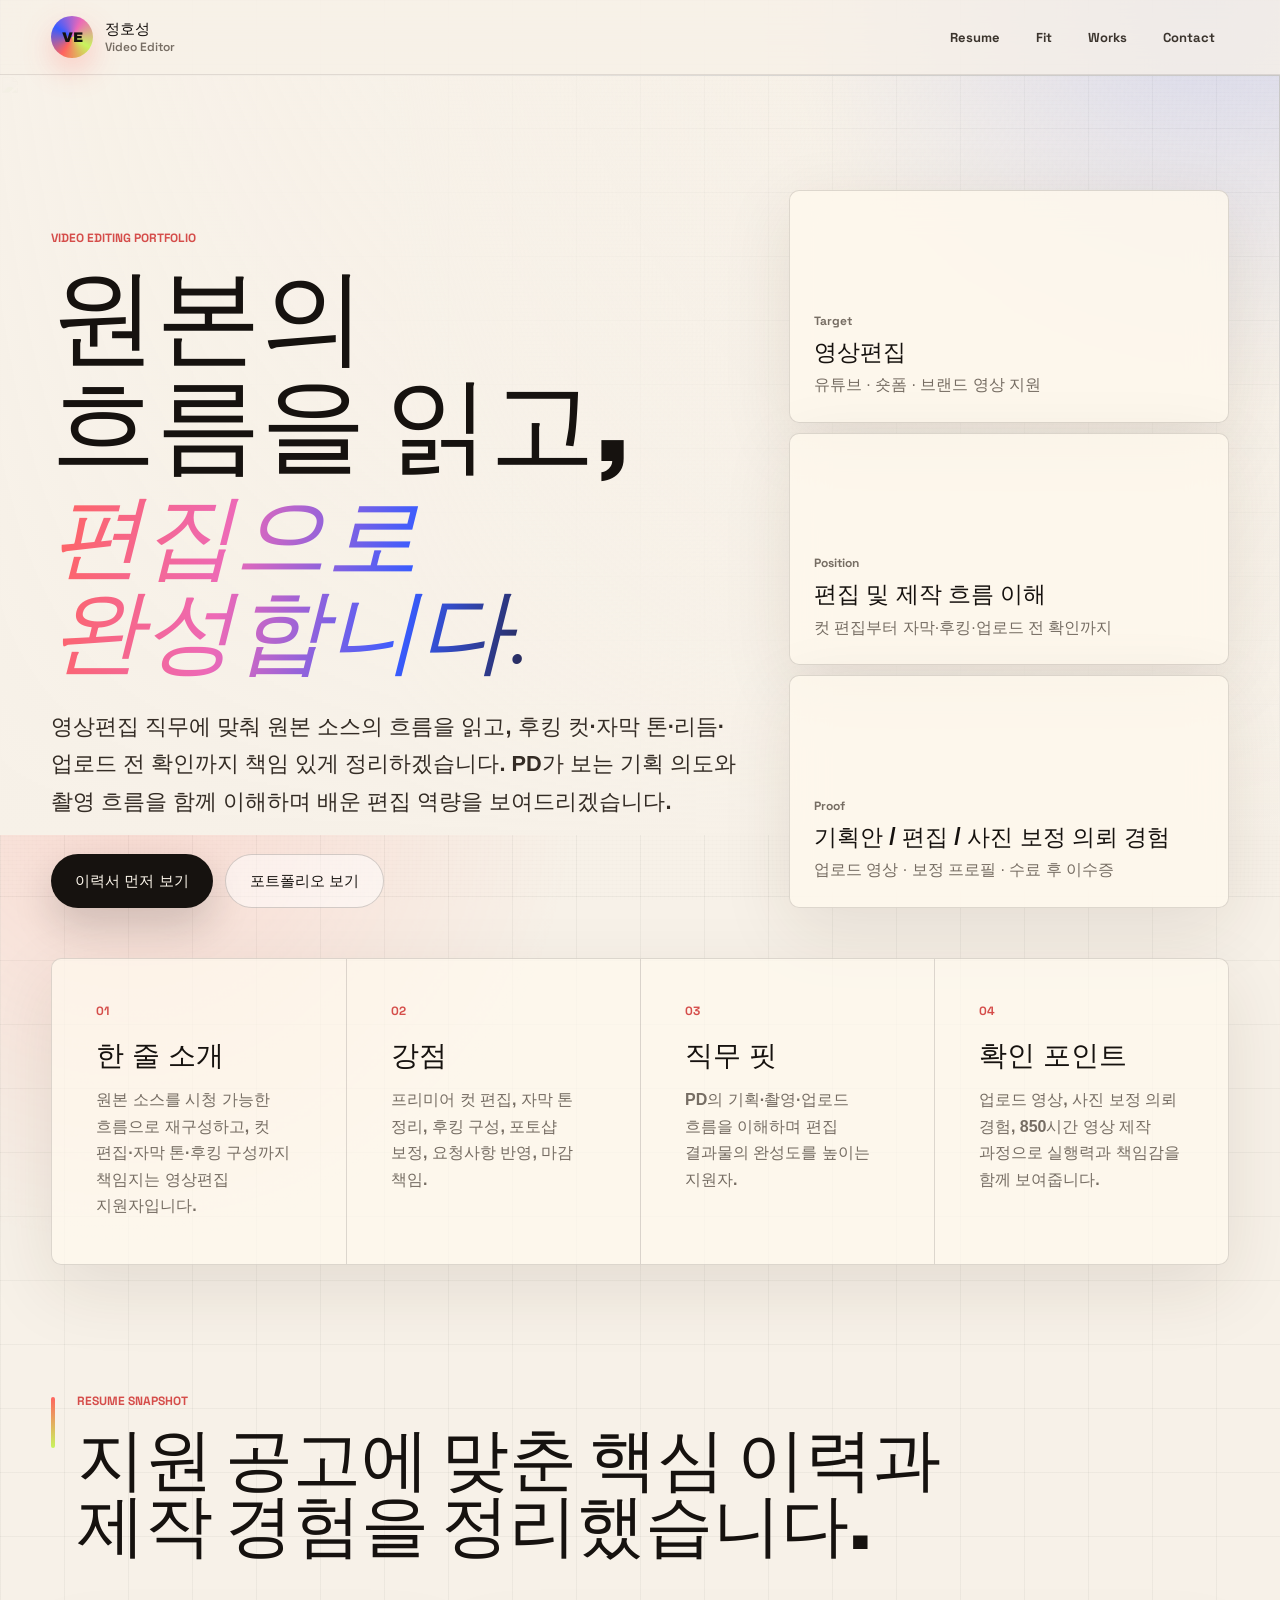
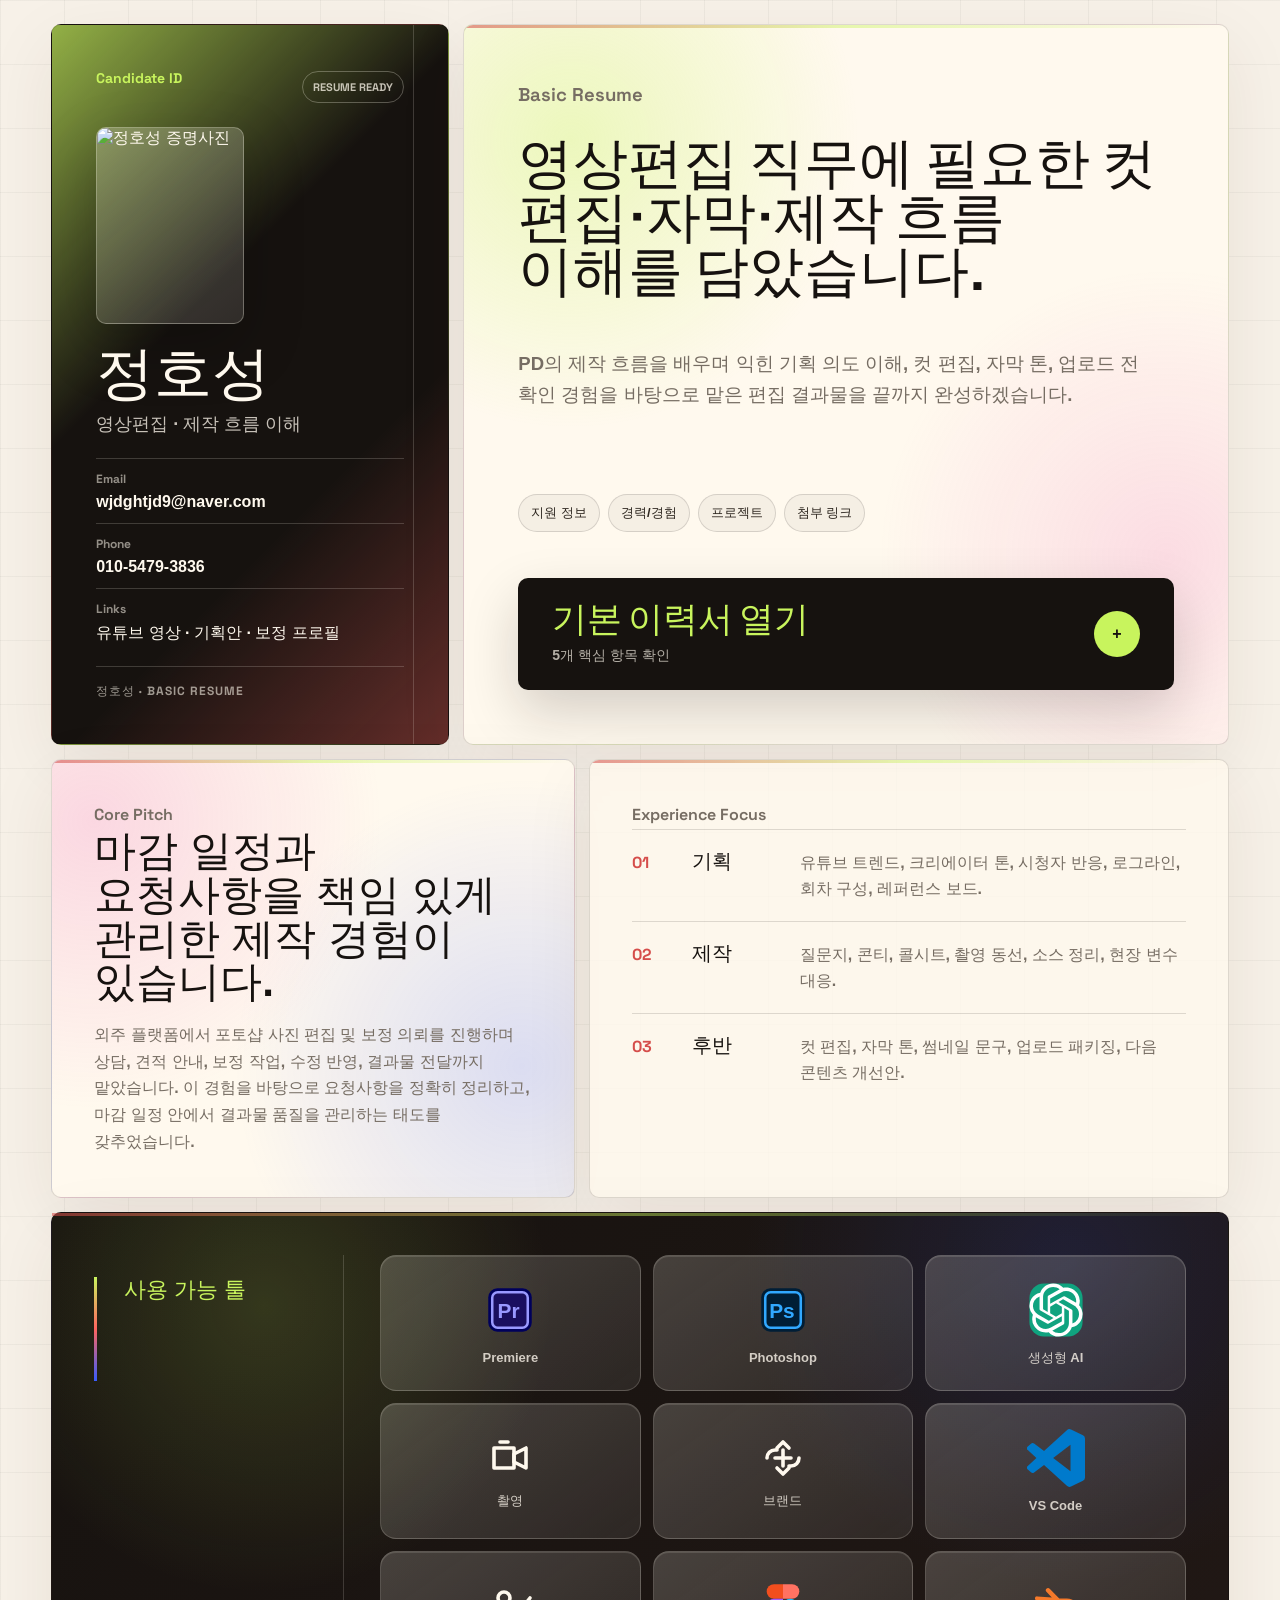
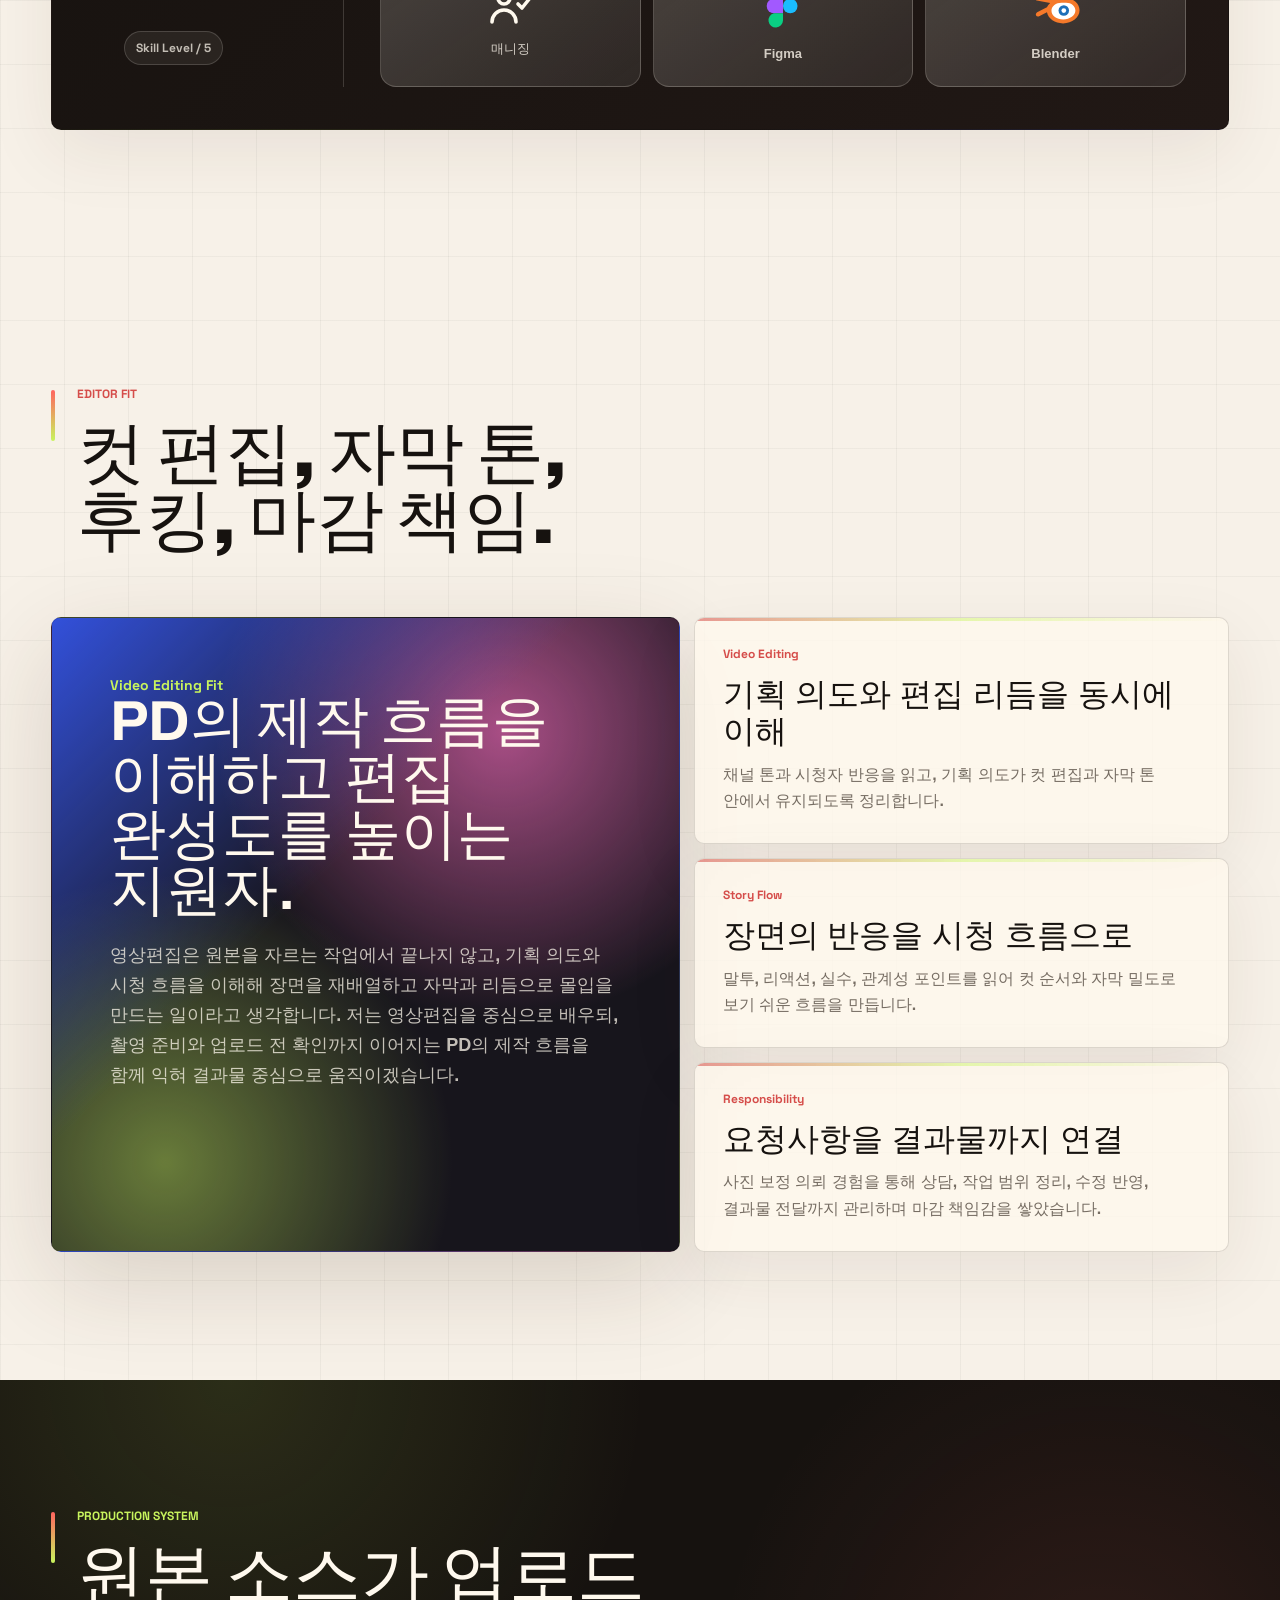
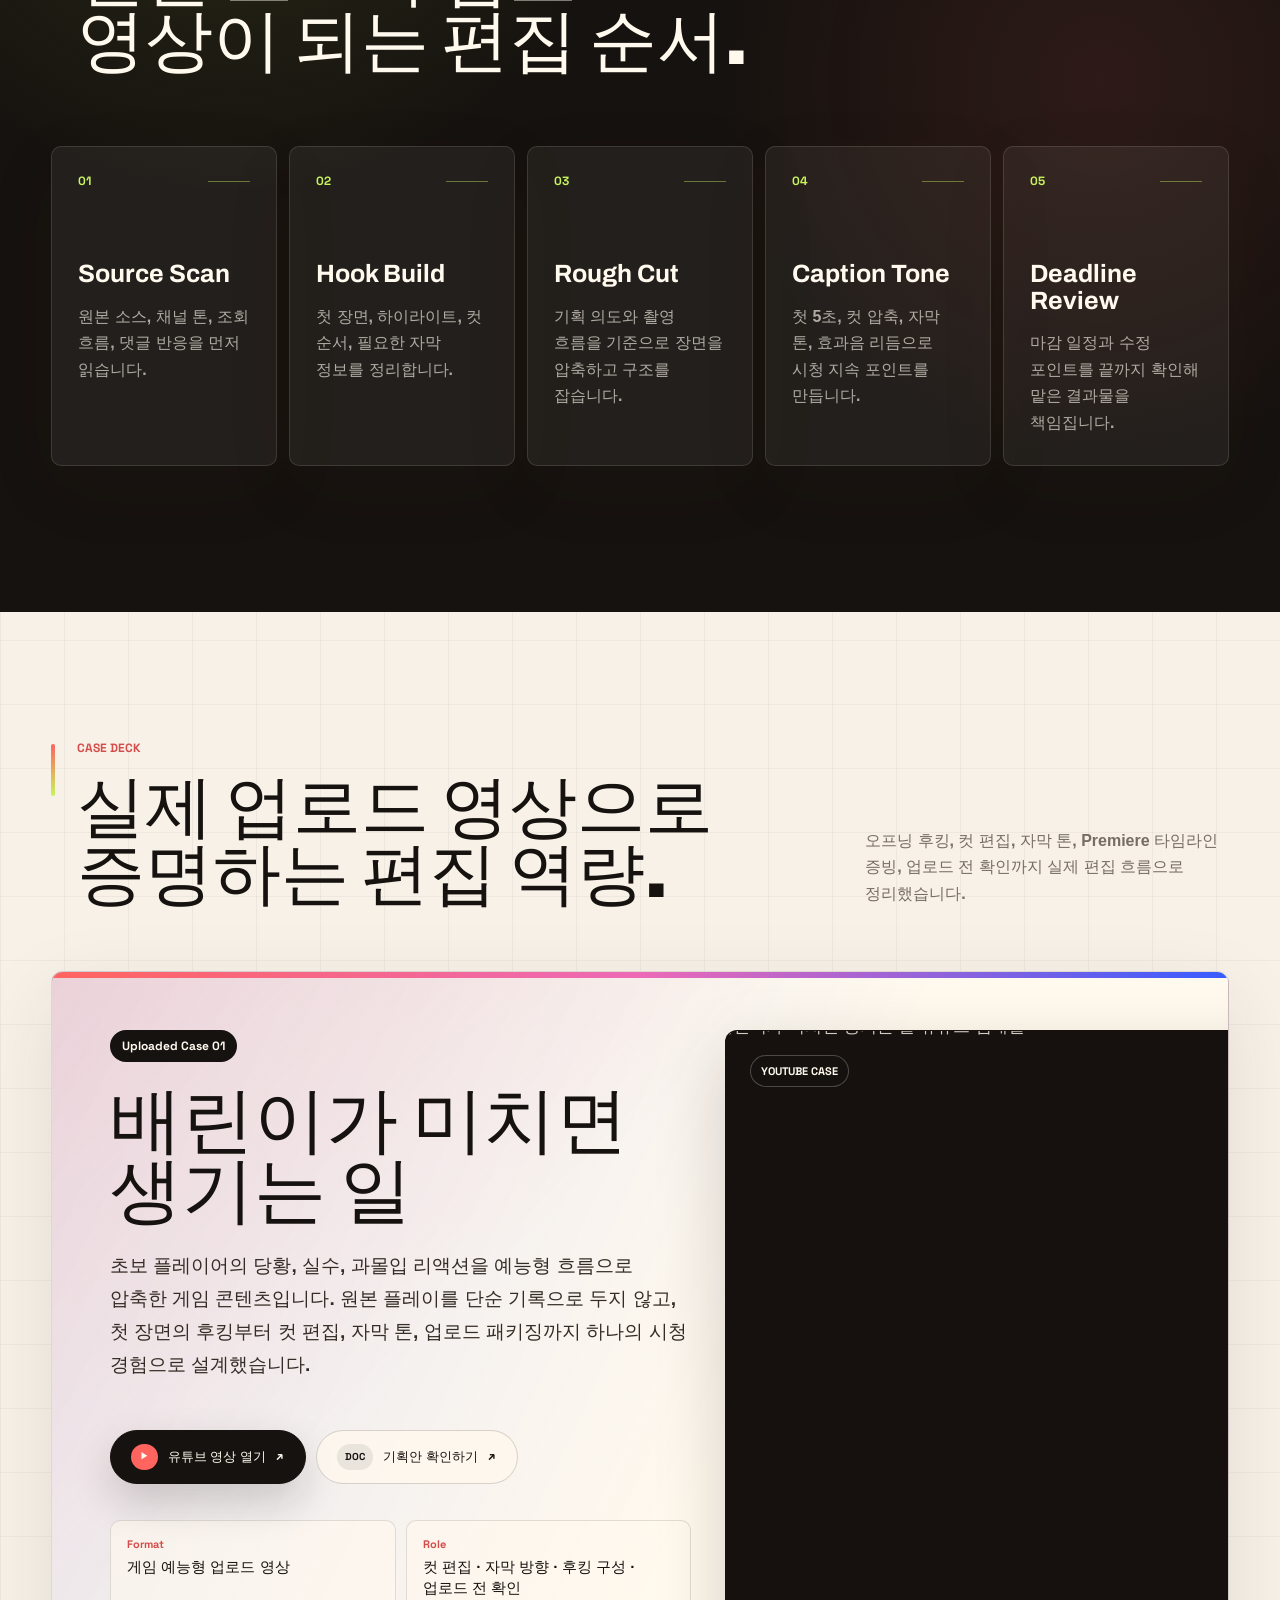
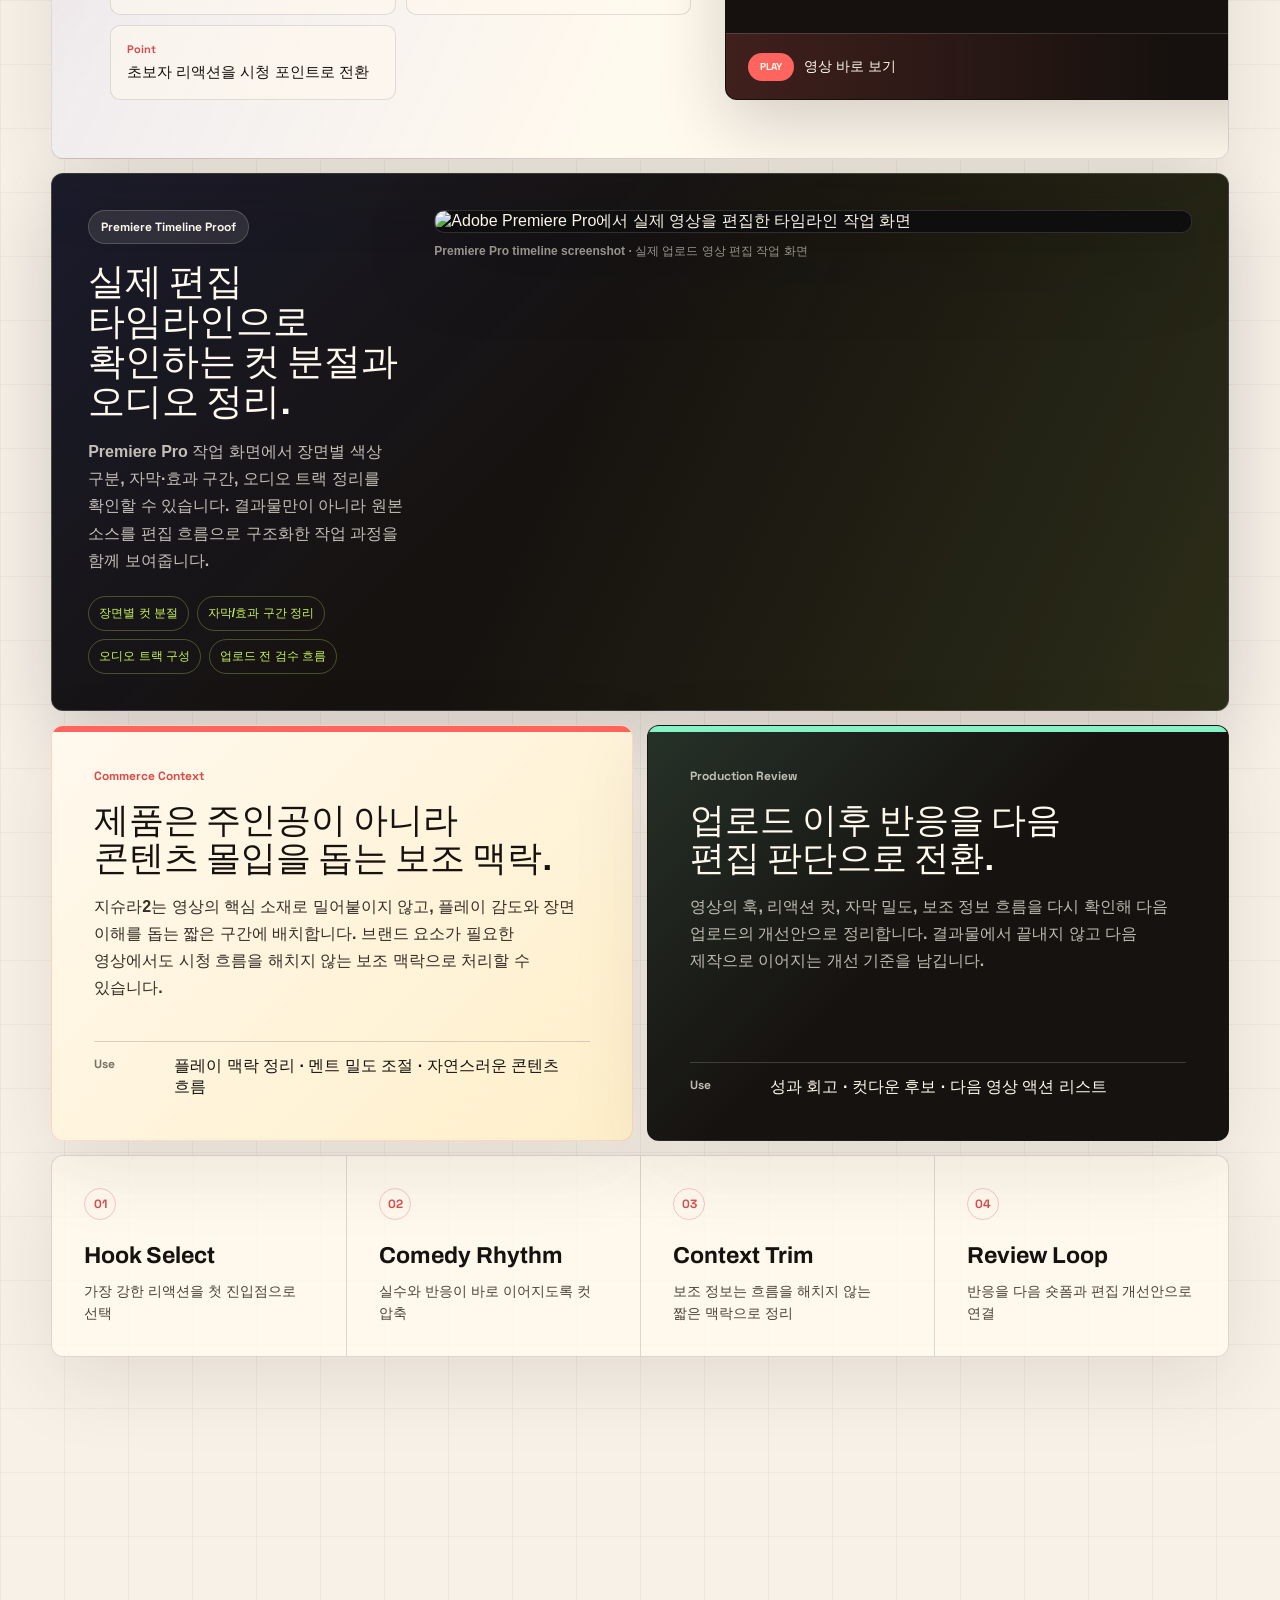
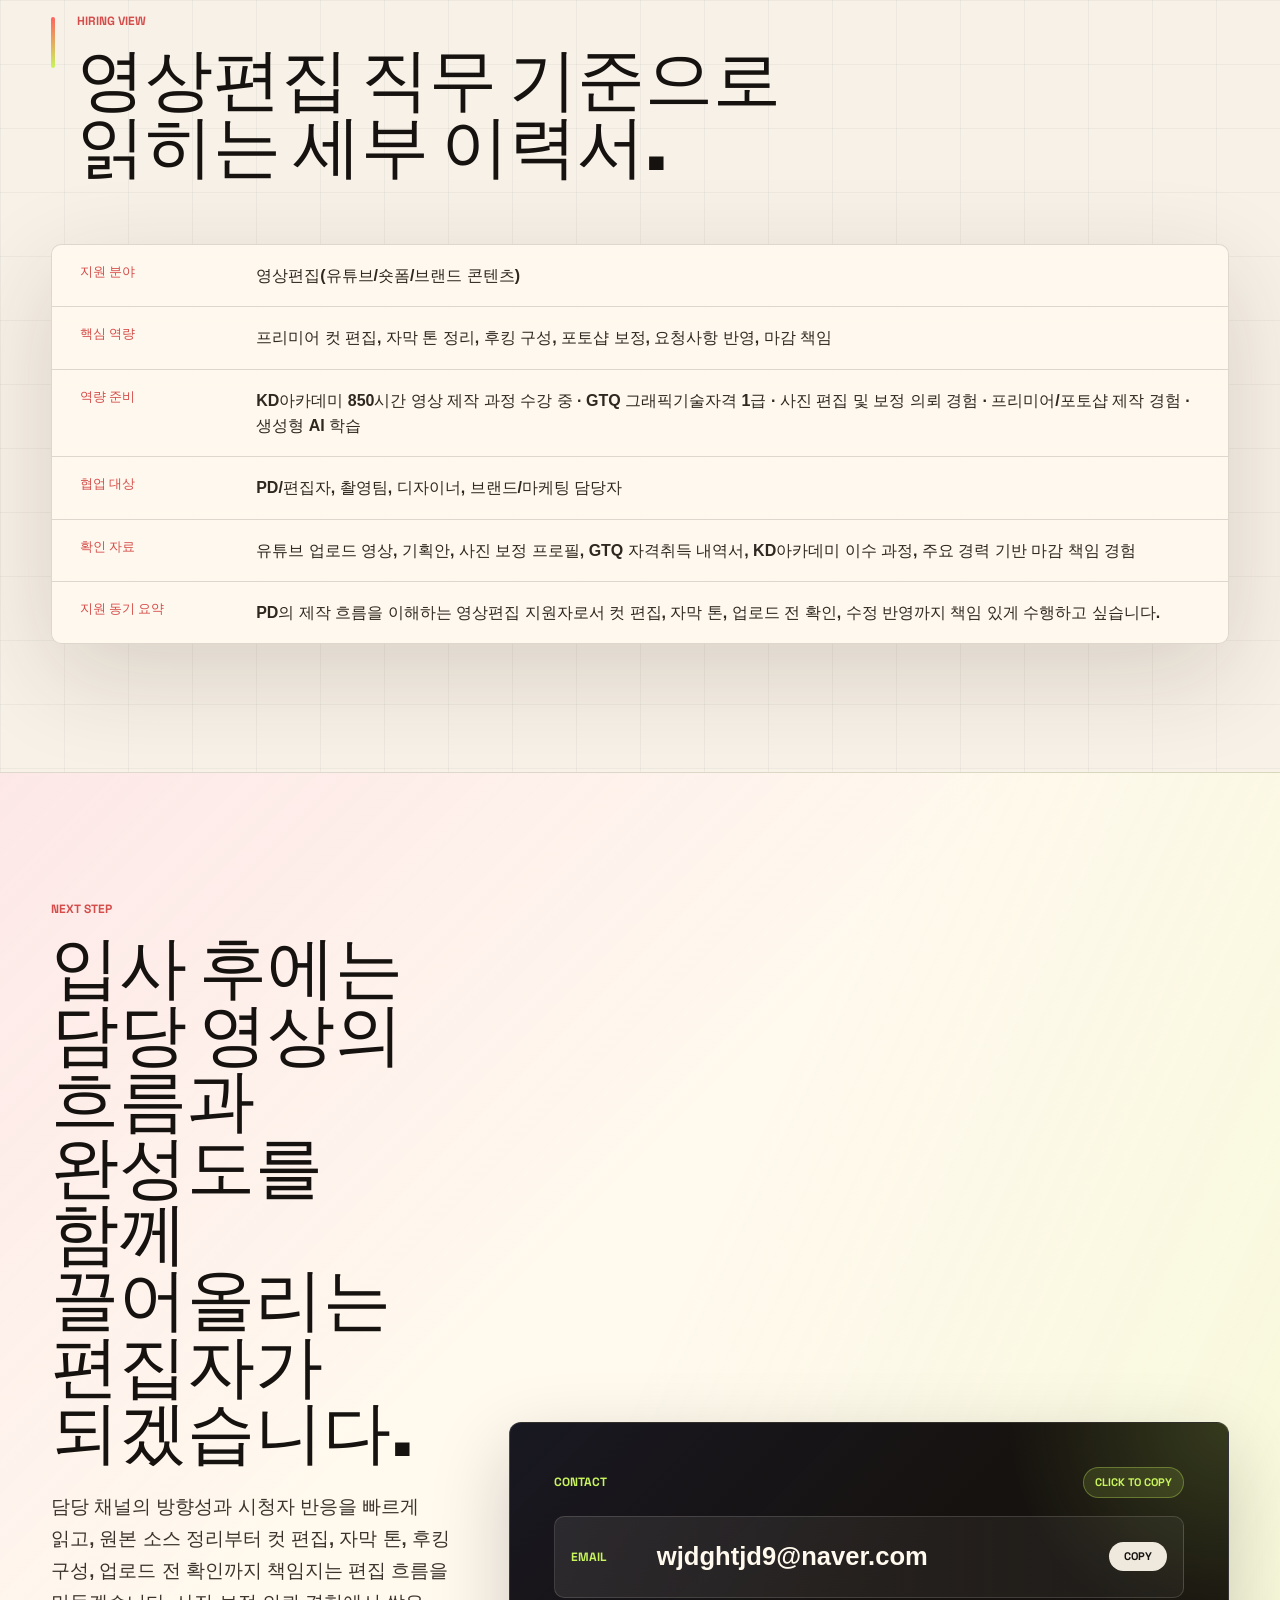
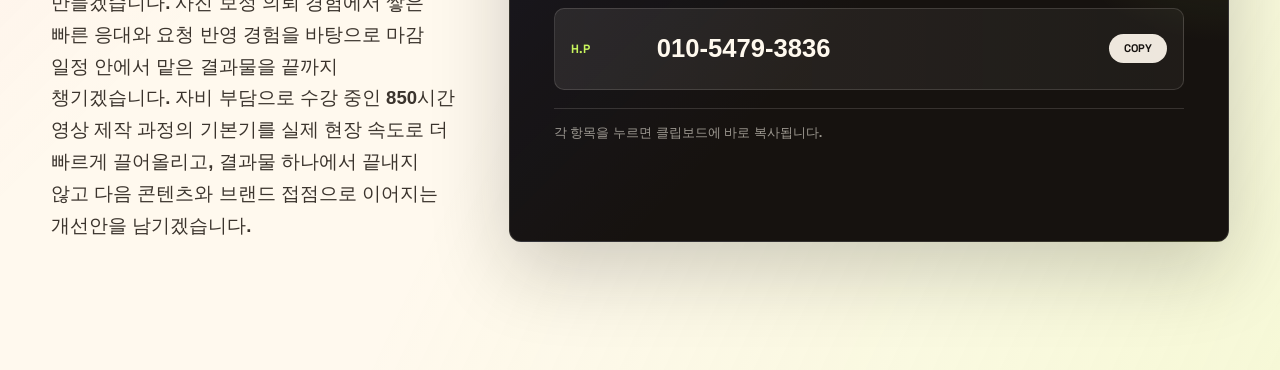
==== assets/index.html @ f5a39869 "Add files via upload" ====
<!doctype html>
<html lang="ko">
  <head>
    <meta charset="utf-8" />
    <meta name="viewport" content="width=device-width, initial-scale=1" />
    <title>정호성 영상편집 포트폴리오 | 이력서</title>
    <meta
      name="description"
      content="영상편집 지원을 위한 포트폴리오 겸 이력서"
    />
    <link rel="stylesheet" href="./styles.css" />
  </head>
  <body>
    <main class="site">
      <header class="nav" aria-label="주요 메뉴">
        <a class="brand" href="#top" aria-label="맨 위로 이동">
          <span class="brand-mark">VE</span>
          <span>
            <strong>정호성</strong>
            <small>Video Editor</small>
          </span>
        </a>
        <nav class="nav-links">
          <a href="#resume">Resume</a>
          <a href="#fit">Fit</a>
          <a href="#works">Works</a>
          <a href="#contact">Contact</a>
        </nav>
      </header>

      <section class="hero" id="top">
        <div class="hero-visual" aria-hidden="true">
          <img src="./assets/hero-prism-studio.png" alt="" />
        </div>
        <div class="hero-copy">
          <p class="eyebrow">VIDEO EDITING PORTFOLIO</p>
          <h1 class="hero-title">
            <span class="hero-title-main">원본의 흐름을 읽고,</span>
            <span class="hero-title-accent">편집으로 완성합니다.</span>
          </h1>
          <p class="hero-lead">
            영상편집 직무에 맞춰 원본 소스의 흐름을 읽고, 후킹 컷·자막 톤·리듬·업로드 전 확인까지 책임 있게 정리하겠습니다. PD가 보는 기획 의도와 촬영 흐름을 함께 이해하며 배운 편집 역량을 보여드리겠습니다.
          </p>
          <div class="hero-actions">
            <a class="button primary" href="#resume">이력서 먼저 보기</a>
            <a class="button ghost" href="#works">포트폴리오 보기</a>
          </div>
        </div>
        <aside class="hero-panel" aria-label="지원 요약">
          <div>
            <span>Target</span>
            <strong>영상편집</strong>
            <p>유튜브 · 숏폼 · 브랜드 영상 지원</p>
          </div>
          <div>
            <span>Position</span>
            <strong>편집 및 제작 흐름 이해</strong>
            <p>컷 편집부터 자막·후킹·업로드 전 확인까지</p>
          </div>
          <div>
            <span>Proof</span>
            <strong>기획안 / 편집 / 사진 보정 의뢰 경험</strong>
            <p>업로드 영상 · 보정 프로필 · 수료 후 이수증</p>
          </div>
        </aside>
      </section>

      <section class="brief" aria-label="채용 요약">
        <article>
          <span>01</span>
          <strong>한 줄 소개</strong>
          <p>원본 소스를 시청 가능한 흐름으로 재구성하고, 컷 편집·자막 톤·후킹 구성까지 책임지는 영상편집 지원자입니다.</p>
        </article>
        <article>
          <span>02</span>
          <strong>강점</strong>
          <p>프리미어 컷 편집, 자막 톤 정리, 후킹 구성, 포토샵 보정, 요청사항 반영, 마감 책임.</p>
        </article>
        <article>
          <span>03</span>
          <strong>직무 핏</strong>
          <p>PD의 기획·촬영·업로드 흐름을 이해하며 편집 결과물의 완성도를 높이는 지원자.</p>
        </article>
        <article>
          <span>04</span>
          <strong>확인 포인트</strong>
          <p>업로드 영상, 사진 보정 의뢰 경험, 850시간 영상 제작 과정으로 실행력과 책임감을 함께 보여줍니다.</p>
        </article>
      </section>

      <section class="resume" id="resume">
        <div class="section-head">
          <p class="eyebrow">RESUME SNAPSHOT</p>
          <h2>지원 공고에 맞춘 핵심 이력과 제작 경험을 정리했습니다.</h2>
        </div>

        <div class="resume-grid">
          <div class="resume-access-panel">
            <article class="profile-block resume-id-card" aria-label="간단 이력서 카드">
              <div class="id-card-top">
                <span class="label">Candidate ID</span>
                <span class="id-status">Resume Ready</span>
              </div>
              <span class="profile-photo-frame"><img src="./assets/profile-photo.jpg" alt="정호성 증명사진" /></span>
              <span class="profile-name-wrap">
                <span class="candidate-name">정호성</span>
                <span class="role">영상편집 · 제작 흐름 이해</span>
              </span>
              <span class="profile-contact-list">
                <span><small>Email</small><strong>wjdghtjd9@naver.com</strong></span>
                <span><small>Phone</small><strong>010-5479-3836</strong></span>
                <span><small>Links</small><strong>유튜브 영상 · 기획안 · 보정 프로필</strong></span>
              </span>
              <span class="id-card-strip">정호성 · Basic Resume</span>
            </article>

            <article class="resume-open-panel">
              <p class="label">Basic Resume</p>
              <h3>영상편집 직무에 필요한 컷 편집·자막·제작 흐름 이해를 담았습니다.</h3>
              <p>
                PD의 제작 흐름을 배우며 익힌 기획 의도 이해, 컷 편집, 자막 톤, 업로드 전 확인 경험을 바탕으로 맡은 편집 결과물을 끝까지 완성하겠습니다.
              </p>
              <div class="resume-open-tags" aria-label="세부 이력서 포함 항목">
                <span>지원 정보</span>
                <span>경력/경험</span>
                <span>프로젝트</span>
                <span>첨부 링크</span>
              </div>
              <button class="resume-open-button" type="button" data-open-resume aria-haspopup="dialog" aria-controls="resume-modal">
                <span>기본 이력서 열기</span>
                <small>5개 핵심 항목 확인</small>
                <i aria-hidden="true">+</i>
              </button>
            </article>
          </div>

          <dialog class="resume-modal" id="resume-modal" aria-labelledby="resume-modal-title">
            <div class="resume-modal-shell">
              <div class="expanded-resume-head">
                <div>
                  <p class="eyebrow">BASIC RESUME</p>
                  <h3 id="resume-modal-title">세부 이력서</h3>
                </div>
                <button class="resume-modal-close" type="button" data-close-resume aria-label="세부 이력서 닫기">닫기</button>
              </div>

              <div class="expanded-resume-layout readable-resume-layout">
                <div class="resume-quick-strip" aria-label="핵심 지원 정보">
                  <div><span>지원 분야</span><strong>영상편집</strong></div>
                  <div><span>주요 역할</span><strong>컷 편집 · 자막 · 후킹</strong></div>
                  <div><span>교육 과정</span><strong>영상편집 · 모션그래픽 · 생성형AI</strong></div>
                  <div><span>증빙 자료</span><strong>이력서 · 기획안 · 영상 링크</strong></div>
                </div>

                <div class="expanded-resume-sections resume-readable-sections">
                  <article class="expanded-resume-section highlight-section simple-resume-section summary-section">
                    <span class="resume-section-number">01</span>
                    <h4>지원 요약</h4>
                    <p class="resume-lead">영상편집 포지션에 맞춰, PD가 보는 기획 의도와 촬영 흐름을 이해하고 컷 편집, 자막 톤, 후킹 구성, 업로드 전 확인까지 책임 있게 수행하겠습니다.</p>
                    <ul class="resume-chip-list" aria-label="핵심 역량">
                      <li>컷 편집</li>
                      <li>자막 톤</li>
                      <li>후킹 구성</li>
                      <li>요청사항 반영</li>
                    </ul>
                  </article>

                  <article class="expanded-resume-section simple-resume-section info-section">
                    <span class="resume-section-number">02</span>
                    <h4>기본 정보</h4>
                    <dl class="resume-fact-grid">
                      <div><dt>이름</dt><dd>정호성 / Hosung Jung</dd></div>
                      <div><dt>출생/나이</dt><dd>2000년생 · 만 26세</dd></div>
                      <div><dt>연락처</dt><dd>010-5479-3836</dd></div>
                      <div><dt>이메일</dt><dd>wjdghtjd9@naver.com</dd></div>
                      <div><dt>거주지</dt><dd>경기 남양주시</dd></div>
                      <div><dt>병역</dt><dd>산업기능요원 복무 완료</dd></div>
                    </dl>
                  </article>

                  <article class="expanded-resume-section simple-resume-section">
                    <span class="resume-section-number">03</span>
                    <h4>교육 · 자격</h4>
                    <div class="resume-stack">
                      <div class="resume-record">
                        <span>교육 과정</span>
                        <strong>KD아카데미컴퓨터학원 구리남양주점</strong>
                        <p>멀티미디어 광고영상콘텐츠 제작 전문가 과정 수강 중입니다. 영상편집, 모션그래픽, 생성형AI를 약 6개월 과정으로 학습하며 실무형 제작 역량을 쌓고 있습니다.</p>
                      </div>
                      <div class="resume-record compact-record">
                        <span>수강 기간</span>
                        <strong>2026.03.19 ~ 2026.09.01 · 107일 · 총 850시간</strong>
                        <p>국비지원 대상은 아니었지만 필요한 역량이라고 판단해 자비 부담으로 수강하고 있습니다.</p>
                      </div>
                      <div class="resume-record compact-record">
                        <span>자격</span>
                        <strong>GTQ 그래픽기술자격 1급(Photoshop) · 자동차운전면허 1종보통 · 건축도장기능사</strong>
                      </div>
                    </div>
                  </article>

                  <article class="expanded-resume-section simple-resume-section summary-section">
                    <span class="resume-section-number">04</span>
                    <h4>경력 · 제작 경험</h4>
                    <div class="resume-stack">
                      <div class="resume-record primary-record">
                        <span>제조팀 주임 · 2021.11 ~ 2026.02 · 4년 3개월</span>
                        <strong>새한마이크로텍</strong>
                        <p>공정 운영, 품질 확인, 작업 기록과 보고, 일정 준수 경험을 통해 맡은 업무를 끝까지 책임지는 태도를 체득했습니다.</p>
                      </div>
                      <div class="resume-record compact-record">
                        <span>이전 경력</span>
                        <strong>우신에이스 현장시공팀 6개월 · 정우푸드 생산라인 1년 8개월</strong>
                        <p>현장 업무에서 필요한 협업, 반복 작업 관리, 문제 확인 습관을 쌓았습니다.</p>
                      </div>
                      <div class="resume-record compact-record">
                        <span>제작 경험</span>
                        <strong>유튜브 업로드 영상 제작 · 포토샵 보정 외주</strong>
                        <p>영상 기획, 컷 편집, 자막 톤 정리, 썸네일·보정 작업, 수정 요청 반영까지 결과물 중심으로 진행했습니다.</p>
                      </div>
                    </div>
                  </article>

                  <article class="expanded-resume-section simple-resume-section link-section">
                    <span class="resume-section-number">05</span>
                    <h4>첨부 · 링크</h4>
                    <div class="resume-link-grid">
                      <a class="resume-doc-link" href="./정호성_영상편집_이력서.docx" target="_blank" rel="noreferrer"><span>DOCX</span><strong>이력서</strong><small>상세 이력 및 자기소개</small></a>
                      <a class="resume-doc-link" href="./정호성_배린이가_미치면_생기는_일_기획안.docx" target="_blank" rel="noreferrer"><span>DOCX</span><strong>영상 기획안</strong><small>콘텐츠 구성안</small></a>
                      <a class="resume-doc-link" href="https://youtu.be/QN0WuIsAuWc" target="_blank" rel="noreferrer"><span>YOUTUBE</span><strong>제작 영상</strong><small>업로드 영상 확인</small></a>
                      <a class="resume-doc-link" href="./planning-baerini-video.html" target="_blank" rel="noreferrer"><span>WEB</span><strong>웹 기획안</strong><small>포트폴리오 내 기획안</small></a>
                      <a class="resume-doc-link" href="https://soomgo.com/profile/users/17757332" target="_blank" rel="noreferrer"><span>PROFILE</span><strong>보정 프로필</strong><small>포토샵 외주 경험</small></a>
                    </div>
                  </article>
                </div>
              </div>
            </div>
          </dialog>

          <article class="resume-card accent-card">
            <p class="label">Core Pitch</p>
            <h3>마감 일정과 요청사항을 책임 있게 관리한 제작 경험이 있습니다.</h3>
            <p>
              외주 플랫폼에서 포토샵 사진 편집 및 보정 의뢰를 진행하며 상담, 견적 안내, 보정 작업, 수정 반영, 결과물 전달까지 맡았습니다.
              이 경험을 바탕으로 요청사항을 정확히 정리하고, 마감 일정 안에서 결과물 품질을 관리하는 태도를 갖추었습니다.
            </p>
          </article>

          <article class="resume-card">
            <p class="label">Experience Focus</p>
            <div class="timeline">
              <div>
                <span>01</span>
                <strong>기획</strong>
                <p>유튜브 트렌드, 크리에이터 톤, 시청자 반응, 로그라인, 회차 구성, 레퍼런스 보드.</p>
              </div>
              <div>
                <span>02</span>
                <strong>제작</strong>
                <p>질문지, 콘티, 콜시트, 촬영 동선, 소스 정리, 현장 변수 대응.</p>
              </div>
              <div>
                <span>03</span>
                <strong>후반</strong>
                <p>컷 편집, 자막 톤, 썸네일 문구, 업로드 패키징, 다음 콘텐츠 개선안.</p>
              </div>
            </div>
          </article>

          <article class="resume-card tools-card">
            <div class="tools-title-row">
              <p class="label">사용 가능 툴</p>
              <span>Skill Level / 5</span>
            </div>
            <div class="tool-icons" aria-label="사용 가능 툴 목록">
              <span class="tool-icon" tabindex="0" aria-label="Premiere Pro 영상 편집 능력 3.5점 만점 5점">
                <svg class="brand-icon adobe-icon premiere-icon" viewBox="0 0 32 32" aria-hidden="true">
                  <rect x="4" y="4" width="24" height="24" rx="5" fill="#00005b"/>
                  <rect x="6.2" y="6.2" width="19.6" height="19.6" rx="3" fill="#1a0f5f" stroke="#9999ff" stroke-width="1.4"/>
                  <text x="9.1" y="20.5" fill="#9999ff" font-family="Arial, sans-serif" font-size="11.5" font-weight="800">Pr</text>
                </svg>
                <small class="tool-name">Premiere</small>
                <span class="tool-tooltip" role="tooltip">
                  <strong>Premiere Pro</strong>
                  <em>3.5 / 5</em>
                  <span class="tool-meter level-35"><span></span></span>
                  <b>컷 편집, 리듬 조정, 자막/후킹 구성</b>
                </span>
              </span>
              <span class="tool-icon" tabindex="0" aria-label="Photoshop 이미지 편집 능력 4점 만점 5점">
                <svg class="brand-icon adobe-icon photoshop-icon" viewBox="0 0 32 32" aria-hidden="true">
                  <rect x="4" y="4" width="24" height="24" rx="5" fill="#001e36"/>
                  <rect x="6.2" y="6.2" width="19.6" height="19.6" rx="3" fill="#001e36" stroke="#31a8ff" stroke-width="1.4"/>
                  <text x="8.4" y="20.5" fill="#31a8ff" font-family="Arial, sans-serif" font-size="11.5" font-weight="800">Ps</text>
                </svg>
                <small class="tool-name">Photoshop</small>
                <span class="tool-tooltip" role="tooltip">
                  <strong>Photoshop</strong>
                  <em>4 / 5</em>
                  <span class="tool-meter level-40"><span></span></span>
                  <b>사진 보정, 리터칭, 합성</b>
                </span>
              </span>
              <span class="tool-icon" tabindex="0" aria-label="생성형 AI 활용 능력 3.5점 만점 5점">
                <svg class="brand-icon ai-icon" viewBox="0 0 24 24" aria-hidden="true">
                  <rect x="1" y="1" width="22" height="22" rx="6" fill="#10a37f"/>
                  <path fill="#ffffff" d="M21.55 10.004a5.416 5.416 0 0 0-.478-4.501c-1.217-2.09-3.662-3.166-6.05-2.66A5.59 5.59 0 0 0 10.831 1C8.39.995 6.224 2.546 5.473 4.838A5.553 5.553 0 0 0 1.76 7.496a5.487 5.487 0 0 0 .691 6.5 5.416 5.416 0 0 0 .477 4.502c1.217 2.09 3.662 3.165 6.05 2.66A5.586 5.586 0 0 0 13.168 23c2.443.006 4.61-1.546 5.361-3.84a5.553 5.553 0 0 0 3.715-2.66 5.488 5.488 0 0 0-.693-6.497v.001zm-8.381 11.558a4.199 4.199 0 0 1-2.675-.954c.034-.018.093-.05.132-.074l4.44-2.53a.71.71 0 0 0 .364-.623v-6.176l1.877 1.069c.02.01.033.029.036.05v5.115c-.003 2.274-1.87 4.118-4.174 4.123zM4.192 17.78a4.059 4.059 0 0 1-.498-2.763c.032.02.09.055.131.078l4.44 2.53c.225.13.504.13.73 0l5.42-3.088v2.138a.068.068 0 0 1-.027.057L9.9 19.288c-1.999 1.136-4.552.46-5.707-1.51h-.001zM3.023 8.216A4.15 4.15 0 0 1 5.198 6.41l-.002.151v5.06a.711.711 0 0 0 .364.624l5.42 3.087-1.876 1.07a.067.067 0 0 1-.063.005l-4.489-2.559c-1.995-1.14-2.679-3.658-1.53-5.63h.001zm15.417 3.54l-5.42-3.088L14.896 7.6a.067.067 0 0 1 .063-.006l4.489 2.557c1.998 1.14 2.683 3.662 1.529 5.633a4.163 4.163 0 0 1-2.174 1.807V12.38a.71.71 0 0 0-.363-.623zm1.867-2.773a6.04 6.04 0 0 0-.132-.078l-4.44-2.53a.731.731 0 0 0-.729 0l-5.42 3.088V7.325a.068.068 0 0 1 .027-.057L14.1 4.713c2-1.137 4.555-.46 5.707 1.513.487.833.664 1.809.499 2.757h.001zm-11.741 3.81l-1.877-1.068a.065.065 0 0 1-.036-.051V6.559c.001-2.277 1.873-4.122 4.181-4.12.976 0 1.92.338 2.671.954-.034.018-.092.05-.131.073l-4.44 2.53a.71.71 0 0 0-.365.623l-.003 6.173v.002zm1.02-2.168L12 9.25l2.414 1.375v2.75L12 14.75l-2.415-1.375v-2.75z"/>
                </svg>
                <small class="tool-name">생성형 AI</small>
                <span class="tool-tooltip" role="tooltip">
                  <strong>생성형 AI 활용</strong>
                  <em>3.5 / 5</em>
                  <span class="tool-meter level-35"><span></span></span>
                  <b>아이디어 정리, 카피 초안, 레퍼런스 구조화</b>
                </span>
              </span>
              <span class="tool-icon" tabindex="0" aria-label="촬영 진행 능력 3점 만점 5점">
                <svg viewBox="0 0 24 24" aria-hidden="true"><path d="M4 7h10v10H4z"/><path d="m14 10 6-3v10l-6-3z"/><path d="M7 4h4"/></svg>
                <small class="tool-name">촬영</small>
                <span class="tool-tooltip" role="tooltip">
                  <strong>촬영 진행</strong>
                  <em>3 / 5</em>
                  <span class="tool-meter level-30"><span></span></span>
                  <b>촬영 동선, 현장 진행, 컷 체크</b>
                </span>
              </span>
              <span class="tool-icon" tabindex="0" aria-label="브랜드 커뮤니케이션 능력 3점 만점 5점">
                <svg viewBox="0 0 24 24" aria-hidden="true"><path d="M8 12h8"/><path d="M12 8v8"/><path d="M4 12a4 4 0 0 1 4-4h1"/><path d="M20 12a4 4 0 0 1-4 4h-1"/><path d="M9 17l3 3 3-3"/><path d="M9 7l3-3 3 3"/></svg>
                <small class="tool-name">브랜드</small>
                <span class="tool-tooltip" role="tooltip">
                  <strong>브랜드 커뮤니케이션</strong>
                  <em>3 / 5</em>
                  <span class="tool-meter level-30"><span></span></span>
                  <b>요청사항 정리, 톤 조율, 협업 커뮤니케이션</b>
                </span>
              </span>
              <span class="tool-icon" tabindex="0" aria-label="Visual Studio Code 웹 포트폴리오 수정 능력 3점 만점 5점">
                <svg class="brand-icon vscode-icon" viewBox="0 0 24 24" aria-hidden="true">
                  <path fill="#007acc" d="M23.15 2.587 18.21.21a1.494 1.494 0 0 0-1.705.29l-9.46 8.63-4.12-3.128a.999.999 0 0 0-1.276.057L.327 7.261A1 1 0 0 0 .326 8.74L3.899 12 .326 15.26a1 1 0 0 0 .001 1.479L1.65 17.94a.999.999 0 0 0 1.276.057l4.12-3.128 9.46 8.63a1.492 1.492 0 0 0 1.704.29l4.942-2.377A1.5 1.5 0 0 0 24 20.06V3.939a1.5 1.5 0 0 0-.85-1.352zm-5.146 14.861L10.826 12l7.178-5.448v10.896z"/>
                </svg>
                <small class="tool-name">VS Code</small>
                <span class="tool-tooltip" role="tooltip">
                  <strong>Visual Studio Code</strong>
                  <em>3 / 5</em>
                  <span class="tool-meter level-30"><span></span></span>
                  <b>웹 포트폴리오 문구/HTML/CSS 수정 보조</b>
                </span>
              </span>
              <span class="tool-icon" tabindex="0" aria-label="크리에이터 매니지먼트 능력 2점 만점 5점">
                <svg viewBox="0 0 24 24" aria-hidden="true"><circle cx="9" cy="8" r="3"/><path d="M3 20a6 6 0 0 1 12 0"/><path d="m16 11 2 2 4-5"/></svg>
                <small class="tool-name">매니징</small>
                <span class="tool-tooltip" role="tooltip">
                  <strong>크리에이터 매니지먼트</strong>
                  <em>2 / 5</em>
                  <span class="tool-meter level-20"><span></span></span>
                  <b>일정 공유, 소통 보조, 운영 흐름 파악</b>
                </span>
              </span>
              <span class="tool-icon" tabindex="0" aria-label="Figma 화면 설계 능력 1.5점 만점 5점">
                <svg class="brand-icon figma-icon" viewBox="0 0 32 32" aria-hidden="true">
                  <path d="M11 4h5v8h-5a4 4 0 0 1 0-8Z" fill="#f24e1e"/>
                  <path d="M16 4h5a4 4 0 0 1 0 8h-5V4Z" fill="#ff7262"/>
                  <path d="M11 12h5v8h-5a4 4 0 0 1 0-8Z" fill="#a259ff"/>
                  <path d="M16 16a4 4 0 1 1 8 0 4 4 0 0 1-8 0Z" fill="#1abcfe"/>
                  <path d="M11 20h5v4a4 4 0 1 1-5-4Z" fill="#0acf83"/>
                </svg>
                <small class="tool-name">Figma</small>
                <span class="tool-tooltip" role="tooltip">
                  <strong>Figma</strong>
                  <em>1.5 / 5</em>
                  <span class="tool-meter level-15"><span></span></span>
                  <b>간단한 레이아웃 확인, 레퍼런스 정리</b>
                </span>
              </span>
              <span class="tool-icon" tabindex="0" aria-label="Blender 3D 그래픽 제작 능력 1점 만점 5점">
                <svg class="brand-icon blender-icon" viewBox="0 0 32 32" aria-hidden="true">
                  <path d="M5.4 12.9c-.6-.1-1-.5-1-1.1 0-.7.6-1.2 1.3-1.1l8 .6-3-3.1c-.5-.5-.5-1.2 0-1.7.5-.5 1.3-.5 1.8 0l5.3 5.4h4.1c4 0 7.1 2.9 7.1 6.5 0 4-4.1 7.2-9.1 7.2-4.5 0-8.2-2.6-8.9-6.1l-4.3 2.2c-.7.3-1.4.1-1.7-.5-.3-.6 0-1.3.6-1.7l5.4-2.8c.4-.9 1-1.7 1.8-2.4l-7.4-1.4Z" fill="#f5792a"/>
                  <path d="M21.6 14.2c2.9 0 5.1 1.9 5.1 4.3 0 2.7-3 4.9-6.7 4.9-3.6 0-6.5-2.1-6.5-4.8 0-2.5 2.5-4.4 5.5-4.4h2.6Z" fill="#ffffff"/>
                  <circle cx="20.3" cy="18.5" r="2.9" fill="#1d6fb8"/>
                  <circle cx="20.3" cy="18.5" r="1.3" fill="#ffffff"/>
                </svg>
                <small class="tool-name">Blender</small>
                <span class="tool-tooltip" role="tooltip">
                  <strong>Blender</strong>
                  <em>1 / 5</em>
                  <span class="tool-meter level-10"><span></span></span>
                  <b>기초 조작, 간단한 3D 요소 이해</b>
                </span>
              </span>
            </div>
          </article>
        </div>
      </section>

      <section class="target-fit" id="fit">
        <div class="section-head split">
          <div>
            <p class="eyebrow">EDITOR FIT</p>
            <h2>컷 편집, 자막 톤, 후킹, 마감 책임.</h2>
          </div>
        </div>

        <div class="fit-grid">
          <article class="fit-main">
            <span class="label">Video Editing Fit</span>
            <h3>PD의 제작 흐름을 이해하고 편집 완성도를 높이는 지원자.</h3>
            <p>
              영상편집은 원본을 자르는 작업에서 끝나지 않고, 기획 의도와 시청 흐름을 이해해 장면을 재배열하고 자막과 리듬으로 몰입을 만드는 일이라고 생각합니다.
              저는 영상편집을 중심으로 배우되, 촬영 준비와 업로드 전 확인까지 이어지는 PD의 제작 흐름을 함께 익혀 결과물 중심으로 움직이겠습니다.
            </p>
          </article>
          <div class="fit-stack">
            <article>
              <span>Video Editing</span>
              <strong>기획 의도와 편집 리듬을 동시에 이해</strong>
              <p>채널 톤과 시청자 반응을 읽고, 기획 의도가 컷 편집과 자막 톤 안에서 유지되도록 정리합니다.</p>
            </article>
            <article>
              <span>Story Flow</span>
              <strong>장면의 반응을 시청 흐름으로</strong>
              <p>말투, 리액션, 실수, 관계성 포인트를 읽어 컷 순서와 자막 밀도로 보기 쉬운 흐름을 만듭니다.</p>
            </article>
            <article>
              <span>Responsibility</span>
              <strong>요청사항을 결과물까지 연결</strong>
              <p>사진 보정 의뢰 경험을 통해 상담, 작업 범위 정리, 수정 반영, 결과물 전달까지 관리하며 마감 책임감을 쌓았습니다.</p>
            </article>
          </div>
        </div>
      </section>

      <section class="process">
        <div class="section-head">
          <p class="eyebrow">PRODUCTION SYSTEM</p>
          <h2>원본 소스가 업로드 영상이 되는 편집 순서.</h2>
        </div>
        <div class="process-row">
          <article><span>01</span><strong>Source Scan</strong><p>원본 소스, 채널 톤, 조회 흐름, 댓글 반응을 먼저 읽습니다.</p></article>
          <article><span>02</span><strong>Hook Build</strong><p>첫 장면, 하이라이트, 컷 순서, 필요한 자막 정보를 정리합니다.</p></article>
          <article><span>03</span><strong>Rough Cut</strong><p>기획 의도와 촬영 흐름을 기준으로 장면을 압축하고 구조를 잡습니다.</p></article>
          <article><span>04</span><strong>Caption Tone</strong><p>첫 5초, 컷 압축, 자막 톤, 효과음 리듬으로 시청 지속 포인트를 만듭니다.</p></article>
          <article><span>05</span><strong>Deadline Review</strong><p>마감 일정과 수정 포인트를 끝까지 확인해 맡은 결과물을 책임집니다.</p></article>
        </div>
      </section>

      <section class="works" id="works">
        <div class="section-head split case-head">
          <div>
            <p class="eyebrow">CASE DECK</p>
            <h2>실제 업로드 영상으로 증명하는 편집 역량.</h2>
          </div>
          <p>
            오프닝 후킹, 컷 편집, 자막 톤, Premiere 타임라인 증빙, 업로드 전 확인까지 실제 편집 흐름으로 정리했습니다.
          </p>
        </div>

        <div class="case-showcase">
          <article class="case-feature">
            <div class="case-feature-copy">
              <span class="case-badge">Uploaded Case 01</span>
              <h3>배린이가 미치면 생기는 일</h3>
              <p class="case-lead">
                초보 플레이어의 당황, 실수, 과몰입 리액션을 예능형 흐름으로 압축한 게임 콘텐츠입니다.
                원본 플레이를 단순 기록으로 두지 않고, 첫 장면의 후킹부터 컷 편집, 자막 톤, 업로드 패키징까지 하나의 시청 경험으로 설계했습니다.
              </p>
              <div class="case-actions" aria-label="프로젝트 링크">
                <a class="case-link primary-link video-link" href="https://youtu.be/QN0WuIsAuWc" target="_blank" rel="noreferrer">유튜브 영상 열기</a>
                <a class="case-link deck-link" href="./planning-baerini-video.html" target="_blank" rel="noreferrer">기획안 확인하기</a>
              </div>
              <div class="case-stat-row" aria-label="프로젝트 요약">
                <div><span>Format</span><strong>게임 예능형 업로드 영상</strong></div>
                <div><span>Role</span><strong>컷 편집 · 자막 방향 · 후킹 구성 · 업로드 전 확인</strong></div>
                <div><span>Point</span><strong>초보자 리액션을 시청 포인트로 전환</strong></div>
              </div>
            </div>
            <a class="case-thumb" href="https://youtu.be/QN0WuIsAuWc" target="_blank" rel="noreferrer" aria-label="배린이가 미치면 생기는 일 유튜브 영상 보기">
              <img src="https://i.ytimg.com/vi/QN0WuIsAuWc/hqdefault.jpg" alt="배린이가 미치면 생기는 일 유튜브 썸네일" />
              <span>영상 바로 보기</span>
            </a>
          </article>

          <article class="editing-proof-card" aria-label="프리미어 편집 작업 화면">
            <div class="editing-proof-copy">
              <span class="case-badge">Premiere Timeline Proof</span>
              <h3>실제 편집 타임라인으로 확인하는 컷 분절과 오디오 정리.</h3>
              <p>
                Premiere Pro 작업 화면에서 장면별 색상 구분, 자막·효과 구간, 오디오 트랙 정리를 확인할 수 있습니다.
                결과물만이 아니라 원본 소스를 편집 흐름으로 구조화한 작업 과정을 함께 보여줍니다.
              </p>
              <ul class="editing-proof-list" aria-label="편집 증빙 포인트">
                <li>장면별 컷 분절</li>
                <li>자막/효과 구간 정리</li>
                <li>오디오 트랙 구성</li>
                <li>업로드 전 검수 흐름</li>
              </ul>
            </div>
            <figure class="editing-proof-figure">
              <img src="./assets/premiere-editing-proof.png" alt="Adobe Premiere Pro에서 실제 영상을 편집한 타임라인 작업 화면" />
              <figcaption>Premiere Pro timeline screenshot · 실제 업로드 영상 편집 작업 화면</figcaption>
            </figure>
          </article>

          <div class="case-support-grid">
            <article class="case-insight-card commerce-context">
              <span>Commerce Context</span>
              <h3>제품은 주인공이 아니라 콘텐츠 몰입을 돕는 보조 맥락.</h3>
              <p>
                지슈라2는 영상의 핵심 소재로 밀어붙이지 않고, 플레이 감도와 장면 이해를 돕는 짧은 구간에 배치합니다. 브랜드 요소가 필요한 영상에서도 시청 흐름을 해치지 않는 보조 맥락으로 처리할 수 있습니다.
              </p>
              <dl>
                <div><dt>Use</dt><dd>플레이 맥락 정리 · 멘트 밀도 조절 · 자연스러운 콘텐츠 흐름</dd></div>
              </dl>
            </article>
            <article class="case-insight-card review-context">
              <span>Production Review</span>
              <h3>업로드 이후 반응을 다음 편집 판단으로 전환.</h3>
              <p>
                영상의 훅, 리액션 컷, 자막 밀도, 보조 정보 흐름을 다시 확인해 다음 업로드의 개선안으로 정리합니다.
                결과물에서 끝내지 않고 다음 제작으로 이어지는 개선 기준을 남깁니다.
              </p>
              <dl>
                <div><dt>Use</dt><dd>성과 회고 · 컷다운 후보 · 다음 영상 액션 리스트</dd></div>
              </dl>
            </article>
          </div>

          <div class="case-flow" aria-label="제작 흐름">
            <div><span>01</span><strong>Hook Select</strong><p>가장 강한 리액션을 첫 진입점으로 선택</p></div>
            <div><span>02</span><strong>Comedy Rhythm</strong><p>실수와 반응이 바로 이어지도록 컷 압축</p></div>
            <div><span>03</span><strong>Context Trim</strong><p>보조 정보는 흐름을 해치지 않는 짧은 맥락으로 정리</p></div>
            <div><span>04</span><strong>Review Loop</strong><p>반응을 다음 숏폼과 편집 개선안으로 연결</p></div>
          </div>
        </div>
      </section>

      <section class="resume-detail">
        <div class="section-head split">
          <div>
            <p class="eyebrow">HIRING VIEW</p>
            <h2>영상편집 직무 기준으로 읽히는 세부 이력서.</h2>
          </div>
        </div>

        <div class="detail-table" role="table" aria-label="세부 이력서">
          <div role="row"><span role="cell">지원 분야</span><strong role="cell">영상편집(유튜브/숏폼/브랜드 콘텐츠)</strong></div>
          <div role="row"><span role="cell">핵심 역량</span><strong role="cell">프리미어 컷 편집, 자막 톤 정리, 후킹 구성, 포토샵 보정, 요청사항 반영, 마감 책임</strong></div>
          <div role="row"><span role="cell">역량 준비</span><strong role="cell">KD아카데미 850시간 영상 제작 과정 수강 중 · GTQ 그래픽기술자격 1급 · 사진 편집 및 보정 의뢰 경험 · 프리미어/포토샵 제작 경험 · 생성형 AI 학습</strong></div>
          <div role="row"><span role="cell">협업 대상</span><strong role="cell">PD/편집자, 촬영팀, 디자이너, 브랜드/마케팅 담당자</strong></div>
          <div role="row"><span role="cell">확인 자료</span><strong role="cell">유튜브 업로드 영상, 기획안, 사진 보정 프로필, GTQ 자격취득 내역서, KD아카데미 이수 과정, 주요 경력 기반 마감 책임 경험</strong></div>
          <div role="row"><span role="cell">지원 동기 요약</span><strong role="cell">PD의 제작 흐름을 이해하는 영상편집 지원자로서 컷 편집, 자막 톤, 업로드 전 확인, 수정 반영까지 책임 있게 수행하고 싶습니다.</strong></div>
        </div>
      </section>

      <section class="contact" id="contact">
        <div>
          <p class="eyebrow">NEXT STEP</p>
          <h2>입사 후에는 담당 영상의 흐름과 완성도를 함께 끌어올리는 편집자가 되겠습니다.</h2>
          <p class="contact-copy">
            담당 채널의 방향성과 시청자 반응을 빠르게 읽고, 원본 소스 정리부터 컷 편집, 자막 톤, 후킹 구성, 업로드 전 확인까지 책임지는 편집 흐름을 만들겠습니다. 사진 보정 의뢰 경험에서 쌓은 빠른 응대와 요청 반영 경험을 바탕으로 마감 일정 안에서 맡은 결과물을 끝까지 챙기겠습니다.
            자비 부담으로 수강 중인 850시간 영상 제작 과정의 기본기를 실제 현장 속도로 더 빠르게 끌어올리고, 결과물 하나에서 끝내지 않고 다음 콘텐츠와 브랜드 접점으로 이어지는 개선안을 남기겠습니다.
          </p>
        </div>
        <article class="contact-card" aria-label="연락처">
          <div class="contact-card-head">
            <span>CONTACT</span>
            <small>CLICK TO COPY</small>
          </div>
          <div class="contact-methods" aria-label="복사 가능한 연락처">
            <button class="contact-method" type="button" data-copy-value="wjdghtjd9@naver.com" data-copy-label="이메일" aria-label="이메일 주소 복사">
              <span class="contact-method-label">EMAIL</span>
              <strong>wjdghtjd9@naver.com</strong>
              <em aria-hidden="true">COPY</em>
            </button>
            <button class="contact-method" type="button" data-copy-value="010-5479-3836" data-copy-label="H.P" aria-label="휴대폰 번호 복사">
              <span class="contact-method-label">H.P</span>
              <strong>010-5479-3836</strong>
              <em aria-hidden="true">COPY</em>
            </button>
          </div>
          <p class="contact-note">각 항목을 누르면 클립보드에 바로 복사됩니다.</p>
          <p class="copy-feedback" role="status" aria-live="polite">클립보드에 복사되었습니다</p>
        </article>
      </section>
    </main>

    <script>
      const observer = new IntersectionObserver(
        (entries) => {
          entries.forEach((entry) => {
            if (entry.isIntersecting) entry.target.classList.add("is-visible");
          });
        },
        { threshold: 0.12 }
      );

      document.querySelectorAll("section, .case-card, .resume-card, .resume-id-card, .resume-open-panel").forEach((element) => {
        element.classList.add("reveal");
        observer.observe(element);
      });

      const nav = document.querySelector(".nav");
      document.querySelectorAll('a[href^="#"]').forEach((link) => {
        link.addEventListener("click", (event) => {
          const hash = link.getAttribute("href");
          if (!hash || hash === "#") return;
          const target = document.querySelector(hash);
          if (!target) return;

          event.preventDefault();
          const anchor = hash === "#top" ? target : target.querySelector(".section-head") || target;
          const navHeight = nav ? nav.getBoundingClientRect().height : 0;
          const offset = hash === "#top" ? 0 : navHeight + 18;
          const top = anchor.getBoundingClientRect().top + window.scrollY - offset;

          window.scrollTo({ top: Math.max(0, top), behavior: "smooth" });
          history.pushState(null, "", hash);
        });
      });

      const resumeModal = document.getElementById("resume-modal");
      const openResumeButtons = document.querySelectorAll("[data-open-resume]");
      const closeResumeButtons = document.querySelectorAll("[data-close-resume]");

      const closeResumeModal = () => {
        if (!resumeModal) return;
        if (typeof resumeModal.close === "function" && resumeModal.open) {
          resumeModal.close();
        } else {
          resumeModal.removeAttribute("open");
          document.body.classList.remove("modal-open");
        }
      };

      openResumeButtons.forEach((button) => {
        button.addEventListener("click", () => {
          if (!resumeModal) return;
          if (typeof resumeModal.showModal === "function") {
            resumeModal.showModal();
          } else {
            resumeModal.setAttribute("open", "");
          }
          resumeModal.querySelector(".resume-modal-shell")?.scrollTo({ top: 0 });
          document.body.classList.add("modal-open");
        });
      });

      closeResumeButtons.forEach((button) => {
        button.addEventListener("click", closeResumeModal);
      });

      if (resumeModal) {
        resumeModal.addEventListener("click", (event) => {
          if (event.target === resumeModal) closeResumeModal();
        });

        resumeModal.addEventListener("close", () => {
          document.body.classList.remove("modal-open");
        });
      }

      const copyContactButtons = document.querySelectorAll("[data-copy-value]");
      const copyToClipboard = async (text) => {
        if (navigator.clipboard && window.isSecureContext) {
          await navigator.clipboard.writeText(text);
          return true;
        }
        const textarea = document.createElement("textarea");
        textarea.value = text;
        textarea.setAttribute("readonly", "");
        textarea.style.position = "fixed";
        textarea.style.left = "-9999px";
        document.body.appendChild(textarea);
        textarea.select();
        const copied = document.execCommand("copy");
        textarea.remove();
        return copied;
      };

      copyContactButtons.forEach((button) => {
        button.addEventListener("click", async () => {
          const value = button.dataset.copyValue;
          const label = button.dataset.copyLabel || "연락처";
          const card = button.closest(".contact-card");
          const feedback = card?.querySelector(".copy-feedback");
          const copyMark = button.querySelector("em");
          if (!value || !feedback) return;
          try {
            const copied = await copyToClipboard(value);
            feedback.textContent = copied ? `${label} 복사 완료 · 클립보드에 저장되었습니다` : "복사하지 못했습니다. 연락처를 직접 선택해주세요";
            if (copied && copyMark) copyMark.textContent = "COPIED";
          } catch (error) {
            feedback.textContent = "복사하지 못했습니다. 연락처를 직접 선택해주세요";
          }
          button.classList.add("is-copied");
          feedback.classList.add("is-visible");
          window.clearTimeout(button._copyTimer);
          button._copyTimer = window.setTimeout(() => {
            button.classList.remove("is-copied");
            feedback.classList.remove("is-visible");
            if (copyMark) copyMark.textContent = "COPY";
          }, 2200);
        });
      });
    </script>
  </body>
</html>
---- assets/styles.css ----
@import url("https://cdn.jsdelivr.net/gh/orioncactus/pretendard/dist/web/static/pretendard.css");
@import url("https://fonts.googleapis.com/css2?family=Archivo:wght@600;700;800;900&family=Instrument+Serif:ital@0;1&family=Space+Grotesk:wght@500;600;700&display=swap");

:root {
  --paper: #f7f1e8;
  --paper-2: #fff9ee;
  --ink: #16120f;
  --charcoal: #151515;
  --muted: #766d63;
  --line: rgba(22, 18, 15, 0.14);
  --lime: #c8f45d;
  --coral: #ff645f;
  --pink: #ed69b7;
  --blue: #385cff;
  --mint: #86f2c5;
  --butter: #ffd66b;
  --shadow: 0 30px 100px rgba(60, 36, 21, 0.16);
  --container: 1680px;
  --page-x: max(clamp(18px, 4vw, 56px), calc((100vw - var(--container)) / 2));
  --surface: rgba(255, 249, 238, 0.78);
  --surface-strong: rgba(255, 249, 238, 0.92);
  --shadow-soft: 0 24px 72px rgba(60, 36, 21, 0.1);
}

* {
  box-sizing: border-box;
}

html {
  scroll-behavior: smooth;
  scroll-padding-top: 92px;
}

body {
  margin: 0;
  background: var(--paper);
  color: var(--ink);
  font-family: "Pretendard", "Apple SD Gothic Neo", "Segoe UI", sans-serif;
  font-synthesis-weight: none;
  text-rendering: optimizeLegibility;
  -webkit-font-smoothing: antialiased;
  word-break: keep-all;
}

body.modal-open {
  overflow: hidden;
}

a {
  color: inherit;
  text-decoration: none;
}

::selection {
  background: rgba(200, 244, 93, 0.55);
  color: var(--ink);
}

img {
  display: block;
  max-width: 100%;
}

.site {
  min-height: 100dvh;
  overflow: hidden;
  background:
    radial-gradient(circle at 10% 8%, rgba(255, 100, 95, 0.16), transparent 28rem),
    radial-gradient(circle at 94% 0%, rgba(56, 92, 255, 0.18), transparent 26rem),
    linear-gradient(90deg, rgba(22, 18, 15, 0.045) 1px, transparent 1px),
    linear-gradient(180deg, rgba(22, 18, 15, 0.04) 1px, transparent 1px),
    var(--paper);
  background-size: auto, auto, 64px 64px, 64px 64px, auto;
}

.site::before {
  content: "";
  position: fixed;
  inset: 0;
  z-index: 1;
  pointer-events: none;
  opacity: 0.38;
  background-image:
    linear-gradient(rgba(22, 18, 15, 0.025) 1px, transparent 1px),
    linear-gradient(90deg, rgba(22, 18, 15, 0.02) 1px, transparent 1px);
  background-size: 4px 4px;
}

.nav,
section {
  position: relative;
  z-index: 2;
}

section[id] {
  scroll-margin-top: 92px;
}

.nav {
  position: sticky;
  top: 0;
  z-index: 20;
  display: flex;
  align-items: center;
  justify-content: space-between;
  gap: 24px;
  padding: 16px var(--page-x);
  border-bottom: 1px solid rgba(22, 18, 15, 0.1);
  background: rgba(247, 241, 232, 0.76);
  backdrop-filter: blur(22px);
}

.brand {
  display: inline-flex;
  align-items: center;
  gap: 12px;
}

.brand-mark {
  display: grid;
  width: 42px;
  height: 42px;
  place-items: center;
  border-radius: 50%;
  background: conic-gradient(from 120deg, var(--lime), var(--coral), var(--blue), var(--pink), var(--lime));
  color: var(--ink);
  font-family: "Archivo", sans-serif;
  font-size: 14px;
  font-weight: 900;
  box-shadow: 0 12px 30px rgba(255, 100, 95, 0.28);
}

.brand strong,
.brand small {
  display: block;
}

.brand strong {
  font-size: 15px;
  font-weight: 900;
}

.brand small,
.nav-links a,
.eyebrow,
.label,
.brief span,
.process-row span,
.case-card span,
.contact-card span,
.fit-stack span {
  font-family: "Space Grotesk", "Pretendard", sans-serif;
  letter-spacing: 0;
}

.brand small {
  color: var(--muted);
  font-size: 12px;
  font-weight: 600;
}

.nav-links {
  display: flex;
  align-items: center;
  gap: 8px;
}

.nav-links a {
  border: 1px solid transparent;
  border-radius: 999px;
  color: #3b342d;
  font-size: 13px;
  font-weight: 700;
  padding: 10px 13px;
  transition: all 0.28s cubic-bezier(0.16, 1, 0.3, 1);
}

.nav-links a:hover {
  border-color: rgba(22, 18, 15, 0.15);
  background: rgba(255, 255, 255, 0.45);
  transform: translateY(-2px);
}

.nav-links a:focus-visible,
.button:focus-visible,
.contact-method:focus-visible {
  box-shadow: 0 0 0 4px rgba(200, 244, 93, 0.28);
  outline: 0;
}

.hero {
  min-height: calc(100dvh - 75px);
  display: grid;
  grid-template-columns: minmax(0, 1fr) minmax(300px, 440px);
  align-items: end;
  gap: 28px;
  padding: clamp(64px, 9vw, 118px) var(--page-x) clamp(32px, 5vw, 60px);
  isolation: isolate;
}

.hero-visual {
  position: absolute;
  inset: 0 0 auto 0;
  height: min(760px, 86dvh);
  z-index: -2;
  overflow: hidden;
}

.hero-visual::after {
  content: "";
  position: absolute;
  inset: 0;
  background:
    linear-gradient(90deg, rgba(247, 241, 232, 0.98) 0%, rgba(247, 241, 232, 0.88) 31%, rgba(247, 241, 232, 0.28) 68%, rgba(247, 241, 232, 0.08) 100%),
    linear-gradient(180deg, rgba(247, 241, 232, 0.02) 0%, var(--paper) 100%);
}

.hero-visual img {
  width: 100%;
  height: 100%;
  object-fit: cover;
  object-position: 54% 42%;
  filter: saturate(1.06) contrast(1.04);
}

.hero-copy {
  max-width: 980px;
  padding-top: 40px;
}

.eyebrow {
  color: #d54d4a;
  font-size: 12px;
  font-weight: 900;
  margin: 0 0 18px;
}

h1,
h2,
h3,
p {
  margin-top: 0;
}

h1 {
  font-family: "Archivo", "Pretendard", sans-serif;
  font-size: clamp(54px, 8.2vw, 128px);
  font-weight: 900;
  letter-spacing: 0;
  line-height: 1.03;
  margin-bottom: 28px;
  text-wrap: balance;
}

.hero-title {
  max-width: min(1080px, 100%);
  word-break: keep-all;
}

.hero-title-main,
.hero-title-accent {
  display: block;
}

.hero-title-accent {
  margin-top: 0.1em;
}

.hero-title-accent {
  display: block;
  font-family: "Instrument Serif", serif;
  font-size: 0.88em;
  font-style: italic;
  font-weight: 400;
  color: transparent;
  background: linear-gradient(100deg, var(--coral), var(--pink), var(--blue), #22150e 76%);
  background-clip: text;
  -webkit-background-clip: text;
}

.hero-lead {
  max-width: 720px;
  color: #342c25;
  font-size: clamp(18px, 1.7vw, 23px);
  font-weight: 600;
  line-height: 1.72;
}

.hero-actions {
  display: flex;
  flex-wrap: wrap;
  gap: 12px;
  margin-top: 34px;
}

.button {
  display: inline-flex;
  align-items: center;
  justify-content: center;
  min-height: 54px;
  border-radius: 999px;
  padding: 0 24px;
  font-size: 15px;
  font-weight: 900;
  transition: transform 0.35s cubic-bezier(0.16, 1, 0.3, 1), box-shadow 0.25s ease, background 0.25s ease;
}

.button:hover {
  transform: translateY(-2px);
}

.button:active {
  transform: scale(0.98);
}

.primary {
  background: var(--ink);
  color: var(--paper-2);
  box-shadow: 0 18px 40px rgba(22, 18, 15, 0.18);
}

.ghost {
  border: 1px solid rgba(22, 18, 15, 0.18);
  background: rgba(255, 255, 255, 0.5);
}

.hero-panel {
  display: grid;
  gap: 10px;
  align-self: stretch;
  min-height: 410px;
}

.hero-panel div {
  display: flex;
  flex-direction: column;
  justify-content: flex-end;
  border: 1px solid rgba(22, 18, 15, 0.14);
  border-radius: 10px;
  padding: 24px;
  background: var(--surface);
  box-shadow: 0 20px 70px rgba(60, 36, 21, 0.1);
  backdrop-filter: blur(18px);
  transition: border-color 0.25s ease, box-shadow 0.3s ease, transform 0.35s cubic-bezier(0.16, 1, 0.3, 1);
}

.hero-panel div:hover {
  border-color: rgba(213, 77, 74, 0.28);
  box-shadow: var(--shadow-soft);
  transform: translateY(-5px);
}

.hero-panel span,
.hero-panel p {
  color: var(--muted);
}

.hero-panel span {
  font-family: "Space Grotesk", sans-serif;
  font-size: 12px;
  font-weight: 900;
  margin-bottom: 10px;
}

.hero-panel strong {
  font-size: 23px;
  line-height: 1.15;
}

.hero-panel p {
  margin: 8px 0 0;
  line-height: 1.55;
}

.brief {
  display: grid;
  grid-template-columns: repeat(4, 1fr);
  background: rgba(255, 249, 238, 0.7);
  border: 1px solid var(--line);
  border-radius: 10px;
  box-shadow: var(--shadow-soft);
  margin: -10px var(--page-x) 0;
  overflow: hidden;
}

.brief article {
  min-height: 220px;
  padding: clamp(26px, 3.8vw, 44px);
  transition: background 0.25s ease, transform 0.35s cubic-bezier(0.16, 1, 0.3, 1);
}

.brief article + article {
  border-left: 1px solid var(--line);
}

.brief article:hover {
  background: rgba(255, 249, 238, 0.92);
  transform: translateY(-2px);
}

.brief span {
  color: #d54d4a;
  display: block;
  font-size: 12px;
  font-weight: 900;
  margin-bottom: 18px;
}

.brief strong {
  display: block;
  font-size: clamp(22px, 2.2vw, 31px);
  margin-bottom: 12px;
}

.brief p,
.section-head > p:not(.eyebrow),
.resume-card p,
.fit-main p,
.fit-stack p,
.process-row p,
.case-card p {
  color: var(--muted);
  font-size: 16px;
  font-weight: 650;
  line-height: 1.66;
  margin-bottom: 0;
}

.resume,
.target-fit,
.process,
.works,
.resume-detail,
.contact {
  padding: clamp(86px, 10vw, 150px) var(--page-x);
}

.section-head {
  margin-bottom: clamp(34px, 5vw, 64px);
  max-width: 1060px;
  padding-left: clamp(18px, 2vw, 30px);
  position: relative;
}

.section-head::before {
  background: linear-gradient(180deg, var(--coral), var(--lime));
  border-radius: 999px;
  content: "";
  height: clamp(38px, 4vw, 68px);
  left: 0;
  position: absolute;
  top: 4px;
  width: 4px;
}

.section-head.split {
  max-width: none;
  display: grid;
  grid-template-columns: minmax(0, 1.15fr) minmax(290px, 0.55fr);
  gap: 28px;
  align-items: end;
}

.section-head.split > p {
  justify-self: end;
  max-width: 540px;
}

h2 {
  font-family: "Archivo", "Pretendard", sans-serif;
  font-size: clamp(38px, 5.3vw, 82px);
  font-weight: 900;
  letter-spacing: 0;
  line-height: 0.98;
  margin-bottom: 0;
  text-wrap: balance;
}

.resume-grid {
  display: grid;
  grid-template-columns: 0.9fr 1.1fr;
  gap: 14px;
}

.resume-access-panel {
  align-items: stretch;
  display: grid;
  gap: 14px;
  grid-column: 1 / -1;
  grid-template-columns: minmax(280px, 0.52fr) minmax(0, 1fr);
}

.profile-block,
.resume-card,
.fit-main,
.fit-stack article,
.process-row article,
.case-card,
.detail-table {
  background: var(--surface);
  border: 1px solid var(--line);
  border-radius: 10px;
  box-shadow: 0 22px 70px rgba(60, 36, 21, 0.08);
  color: var(--ink);
  min-width: 0;
}

.profile-block,
.resume-card,
.fit-stack article,
.process-row article,
.case-card {
  overflow: hidden;
}

.profile-block {
  background:
    linear-gradient(135deg, rgba(200, 244, 93, 0.7), transparent 38%),
    linear-gradient(315deg, rgba(255, 100, 95, 0.34), transparent 34%),
    var(--ink);
  color: var(--paper-2);
}

.resume-id-card {
  align-content: start;
  display: grid;
  gap: 22px;
  min-height: 420px;
  overflow: hidden;
  padding: clamp(28px, 4vw, 44px);
  position: relative;
}

.resume-id-card::before {
  background: rgba(255, 249, 238, 0.18);
  content: "";
  height: 100%;
  position: absolute;
  right: clamp(22px, 3vw, 34px);
  top: 0;
  width: 1px;
}

.id-card-top {
  align-items: center;
  display: flex;
  gap: 14px;
  justify-content: space-between;
  position: relative;
  z-index: 1;
}

.id-status {
  border: 1px solid rgba(255, 249, 238, 0.28);
  border-radius: 999px;
  color: rgba(255, 249, 238, 0.74);
  font-family: "Space Grotesk", sans-serif;
  font-size: 11px;
  font-weight: 900;
  padding: 8px 10px;
  text-transform: uppercase;
  white-space: nowrap;
}

.label {
  color: #d54d4a;
  font-size: 14px;
  font-weight: 900;
  margin: 0 0 18px;
}

.profile-block .label {
  color: var(--lime);
}

.role {
  color: rgba(255, 249, 238, 0.76);
  font-size: 18px;
  font-weight: 700;
}

.profile-photo-frame {
  aspect-ratio: 3 / 4;
  background:
    linear-gradient(145deg, rgba(255, 249, 238, 0.18), rgba(255, 249, 238, 0.04)),
    rgba(255, 249, 238, 0.08);
  border: 1px solid rgba(255, 249, 238, 0.28);
  border-radius: 10px;
  box-shadow: 0 22px 60px rgba(0, 0, 0, 0.22);
  display: grid;
  overflow: hidden;
  place-items: center;
  position: relative;
  z-index: 1;
  width: min(48%, 176px);
}

.profile-photo-frame img {
  height: 100%;
  object-fit: cover;
  width: 100%;
}

.profile-photo-placeholder {
  align-items: center;
  color: rgba(255, 249, 238, 0.62);
  display: flex;
  flex-direction: column;
  font-family: "Space Grotesk", sans-serif;
  font-size: 13px;
  font-weight: 900;
  gap: 8px;
  letter-spacing: 0.08em;
  text-transform: uppercase;
}

.profile-photo-placeholder small {
  color: rgba(255, 249, 238, 0.42);
  font-size: 10px;
}

.profile-name-wrap {
  display: block;
  position: relative;
  z-index: 1;
}

.candidate-name {
  display: block;
  font-size: clamp(38px, 4.5vw, 64px);
  font-weight: 900;
  line-height: 0.94;
  margin-bottom: 12px;
}

.profile-contact-list {
  display: grid;
  gap: 12px;
  position: relative;
  z-index: 1;
}

.profile-contact-list > span {
  border-top: 1px solid rgba(255, 249, 238, 0.18);
  display: block;
  padding-top: 12px;
}

.profile-contact-list small {
  color: rgba(255, 249, 238, 0.54);
  display: block;
  font-family: "Space Grotesk", sans-serif;
  font-size: 12px;
  font-weight: 900;
  margin-bottom: 6px;
}

.profile-contact-list strong {
  color: var(--paper-2);
  overflow-wrap: anywhere;
}

.id-card-strip {
  align-self: end;
  border-top: 1px solid rgba(255, 249, 238, 0.18);
  color: rgba(255, 249, 238, 0.58);
  font-family: "Space Grotesk", sans-serif;
  font-size: 12px;
  font-weight: 900;
  letter-spacing: 0.08em;
  padding-top: 16px;
  position: relative;
  text-transform: uppercase;
  z-index: 1;
}

.resume-open-panel {
  background:
    radial-gradient(circle at 14% 16%, rgba(200, 244, 93, 0.34), transparent 18rem),
    radial-gradient(circle at 92% 74%, rgba(237, 105, 183, 0.2), transparent 18rem),
    var(--paper-2);
  border: 1px solid var(--line);
  border-radius: 10px;
  box-shadow: 0 22px 70px rgba(60, 36, 21, 0.08);
  display: grid;
  min-height: 420px;
  overflow: hidden;
  padding: clamp(30px, 4.5vw, 54px);
  position: relative;
}

.resume-open-panel h3 {
  font-family: "Archivo", "Pretendard", sans-serif;
  font-size: clamp(34px, 4.3vw, 68px);
  letter-spacing: 0;
  line-height: 0.98;
  margin: 0 0 20px;
  max-width: 880px;
}

.resume-open-panel p {
  color: var(--muted);
  font-size: clamp(16px, 1.45vw, 20px);
  font-weight: 650;
  line-height: 1.7;
  margin: 0;
  max-width: 760px;
}

.resume-open-tags {
  align-self: end;
  display: flex;
  flex-wrap: wrap;
  gap: 8px;
  margin-top: 28px;
}

.resume-open-tags span {
  background: rgba(22, 18, 15, 0.04);
  border: 1px solid var(--line);
  border-radius: 999px;
  color: #2f2821;
  font-size: 13px;
  font-weight: 850;
  padding: 9px 12px;
}

.resume-open-button {
  align-items: center;
  align-self: end;
  background: var(--ink);
  border: 0;
  border-radius: 10px;
  box-shadow: 0 22px 54px rgba(22, 18, 15, 0.18);
  color: var(--paper-2);
  cursor: pointer;
  display: grid;
  font: inherit;
  gap: 6px 18px;
  grid-template-columns: minmax(0, 1fr) auto;
  margin-top: 18px;
  min-height: 112px;
  padding: 24px clamp(22px, 3vw, 34px);
  text-align: left;
  transition: background 0.25s ease, box-shadow 0.28s ease, transform 0.32s cubic-bezier(0.16, 1, 0.3, 1);
  width: 100%;
}

.resume-open-button:hover,
.resume-open-button:focus-visible {
  background: #0f0c0a;
  box-shadow: 0 28px 76px rgba(22, 18, 15, 0.24), 0 0 0 5px rgba(200, 244, 93, 0.18);
  outline: 0;
  transform: translateY(-4px);
}

.resume-open-button:hover i,
.resume-open-button:focus-visible i {
  transform: rotate(90deg) scale(1.06);
}

.resume-open-button span {
  color: var(--lime);
  font-family: "Archivo", "Pretendard", sans-serif;
  font-size: clamp(26px, 2.7vw, 42px);
  font-weight: 900;
  letter-spacing: 0;
  line-height: 1;
}

.resume-open-button small {
  color: rgba(255, 249, 238, 0.68);
  font-size: 14px;
  font-weight: 800;
}

.resume-open-button i {
  align-items: center;
  background: var(--lime);
  border-radius: 50%;
  color: var(--ink);
  display: inline-flex;
  font-style: normal;
  font-weight: 900;
  grid-column: 2;
  grid-row: 1 / span 2;
  height: 46px;
  justify-content: center;
  transition: transform 0.35s cubic-bezier(0.16, 1, 0.3, 1);
  width: 46px;
}

.resume-card {
  display: flex;
  flex-direction: column;
  height: 100%;
  min-height: 220px;
  overflow: hidden;
  padding: clamp(26px, 3.8vw, 42px);
  position: relative;
  transition: border-color 0.25s ease, box-shadow 0.3s ease, transform 0.35s cubic-bezier(0.16, 1, 0.3, 1);
}

.resume-card::before,
.resume-open-panel::before,
.fit-stack article::before,
.case-card::before {
  background: linear-gradient(90deg, rgba(213, 77, 74, 0.78), rgba(200, 244, 93, 0.62), transparent);
  content: "";
  height: 3px;
  left: 0;
  opacity: 0.72;
  position: absolute;
  right: 0;
  top: 0;
}

.resume-card:hover {
  border-color: rgba(213, 77, 74, 0.3);
  box-shadow: var(--shadow-soft);
  transform: translateY(-5px);
}

.accent-card {
  background:
    radial-gradient(circle at 8% 14%, rgba(237, 105, 183, 0.23), transparent 18rem),
    radial-gradient(circle at 90% 70%, rgba(56, 92, 255, 0.18), transparent 18rem),
    var(--paper-2);
}

.accent-card h3 {
  color: var(--ink);
  font-size: clamp(28px, 3.3vw, 50px);
  line-height: 1.04;
  margin-bottom: 18px;
}

.timeline {
  display: grid;
  gap: 18px;
}

.timeline div {
  display: grid;
  grid-template-columns: 42px minmax(90px, 0.2fr) minmax(0, 1fr);
  gap: 18px;
  align-items: baseline;
  border-top: 1px solid var(--line);
  padding-top: 18px;
}

.timeline span {
  color: #d54d4a;
  font-family: "Space Grotesk", sans-serif;
  font-weight: 900;
}

.timeline strong {
  font-size: 20px;
}

.timeline p {
  margin-bottom: 0;
}

.tools-card {
  background:
    radial-gradient(circle at 18% 18%, rgba(200, 244, 93, 0.16), transparent 18rem),
    radial-gradient(circle at 86% 10%, rgba(56, 92, 255, 0.14), transparent 20rem),
    linear-gradient(135deg, #16120f 0%, #211815 100%);
  display: grid;
  gap: clamp(22px, 2.8vw, 38px);
  grid-column: 1 / -1;
  grid-template-columns: minmax(250px, 0.26fr) minmax(0, 1fr);
  overflow: visible;
  position: relative;
}

.tools-title-row {
  align-items: flex-start;
  border-right: 1px solid rgba(255, 249, 238, 0.16);
  display: flex;
  flex-direction: column;
  gap: 18px;
  justify-content: space-between;
  margin: 0;
  max-width: none;
  min-height: 100%;
  padding: 22px clamp(24px, 2.5vw, 36px) 22px 30px;
  position: relative;
  width: 100%;
}

.tools-title-row::before {
  background: linear-gradient(180deg, var(--lime), var(--coral), var(--blue));
  content: "";
  height: 104px;
  left: 0;
  position: absolute;
  top: 22px;
  width: 3px;
}

.tools-card .label {
  color: var(--lime);
  font-size: clamp(22px, 1.55vw, 28px);
  line-height: 1.12;
  margin: 0;
  max-width: none;
}

.tools-title-row > span {
  background: rgba(255, 249, 238, 0.07);
  border: 1px solid rgba(255, 249, 238, 0.16);
  border-radius: 999px;
  color: rgba(255, 249, 238, 0.72);
  font-family: "Space Grotesk", "Pretendard", sans-serif;
  font-size: 12px;
  font-weight: 800;
  margin-top: auto;
  padding: 8px 11px;
}

.tool-icons {
  display: grid;
  gap: 12px;
  grid-auto-rows: minmax(136px, auto);
  grid-template-columns: repeat(3, minmax(136px, 1fr));
  margin-inline: 0;
  max-width: none;
  overflow: visible;
  width: 100%;
}

.tool-icon {
  align-items: center;
  aspect-ratio: auto;
  background:
    linear-gradient(145deg, rgba(255, 249, 238, 0.16), rgba(255, 249, 238, 0.035)),
    rgba(255, 249, 238, 0.045);
  border: 1px solid rgba(255, 249, 238, 0.18);
  border-radius: 16px;
  box-shadow: inset 0 1px 0 rgba(255, 249, 238, 0.12);
  color: var(--paper-2);
  display: flex;
  flex-direction: column;
  gap: 12px;
  justify-content: center;
  min-height: 136px;
  padding: 17px 12px;
  position: relative;
  transition: transform 0.35s cubic-bezier(0.16, 1, 0.3, 1), border-color 0.25s ease, background 0.25s ease, box-shadow 0.25s ease;
}

.tool-icon::before {
  background: linear-gradient(90deg, var(--lime), var(--coral), var(--blue));
  content: "";
  height: 3px;
  left: 14px;
  opacity: 0;
  position: absolute;
  right: 14px;
  top: 12px;
  transition: opacity 0.25s ease;
}

.tool-icon:hover,
.tool-icon:focus-visible,
.tool-icon:focus-within {
  background:
    linear-gradient(145deg, rgba(200, 244, 93, 0.15), rgba(255, 249, 238, 0.06)),
    rgba(255, 249, 238, 0.09);
  border-color: rgba(200, 244, 93, 0.5);
  box-shadow: inset 0 1px 0 rgba(255, 249, 238, 0.18), 0 18px 42px rgba(0, 0, 0, 0.2);
  outline: 0;
  transform: translateY(-5px);
  z-index: 8;
}

.tool-icon:hover::before,
.tool-icon:focus-visible::before,
.tool-icon:focus-within::before {
  opacity: 1;
}

.tool-icon svg {
  fill: none;
  height: 48px;
  position: relative;
  stroke: currentColor;
  stroke-linecap: round;
  stroke-linejoin: round;
  stroke-width: 1.8;
  width: 48px;
  z-index: 1;
}

.tool-icon .ai-icon,
.tool-icon .vscode-icon {
  height: 62px;
  width: 62px;
}

.tool-icon .brand-icon {
  fill: initial;
  height: 58px;
  stroke: none;
  width: 58px;
}

.tool-icon .brand-icon * {
  stroke-linecap: initial;
  stroke-linejoin: initial;
}

.tool-icon .brand-icon rect,
.tool-icon .brand-icon path,
.tool-icon .brand-icon text {
  paint-order: normal;
}

.tool-name {
  color: rgba(255, 249, 238, 0.78);
  font-size: 13px;
  font-weight: 850;
  line-height: 1.1;
  position: relative;
  text-align: center;
  z-index: 1;
}

.tool-tooltip {
  background: rgba(255, 249, 238, 0.98);
  border: 1px solid rgba(22, 18, 15, 0.14);
  border-radius: 12px;
  bottom: calc(100% + 14px);
  box-shadow: 0 22px 54px rgba(0, 0, 0, 0.28);
  color: var(--ink);
  display: grid;
  gap: 7px;
  left: 50%;
  min-width: 220px;
  opacity: 0;
  padding: 14px;
  pointer-events: none;
  position: absolute;
  transform: translate(-50%, 8px) scale(0.98);
  transition: opacity 0.2s ease, transform 0.2s ease;
  visibility: hidden;
  z-index: 10;
}

.tool-tooltip::after {
  background: rgba(255, 249, 238, 0.98);
  border-bottom: 1px solid rgba(22, 18, 15, 0.14);
  border-right: 1px solid rgba(22, 18, 15, 0.14);
  bottom: -6px;
  content: "";
  height: 12px;
  left: 50%;
  position: absolute;
  transform: translateX(-50%) rotate(45deg);
  width: 12px;
}

.tool-icon:hover .tool-tooltip,
.tool-icon:focus-visible .tool-tooltip,
.tool-icon:focus-within .tool-tooltip {
  opacity: 1;
  transform: translate(-50%, 0) scale(1);
  visibility: visible;
}

.tool-tooltip strong,
.tool-tooltip em,
.tool-tooltip b {
  display: block;
  font-style: normal;
}

.tool-tooltip strong {
  font-size: 14px;
  font-weight: 950;
}

.tool-tooltip em {
  color: #d54d4a;
  font-family: "Space Grotesk", "Pretendard", sans-serif;
  font-size: 13px;
  font-weight: 900;
}

.tool-tooltip b {
  color: #4a4038;
  font-size: 12px;
  font-weight: 750;
  line-height: 1.45;
}

.tool-meter {
  background: rgba(22, 18, 15, 0.12);
  border-radius: 999px;
  display: block;
  height: 7px;
  overflow: hidden;
}

.tool-meter span {
  background: linear-gradient(90deg, var(--coral), var(--pink), var(--blue));
  border-radius: inherit;
  display: block;
  height: 100%;
  width: var(--level, 50%);
}

.level-10 { --level: 20%; }
.level-15 { --level: 30%; }
.level-20 { --level: 40%; }
.level-30 { --level: 60%; }
.level-35 { --level: 70%; }
.level-40 { --level: 80%; }
.profile-resume-card {
  position: relative;
  overflow: hidden;
  padding: 0;
  transition: box-shadow 0.35s ease, grid-column 0.2s ease, transform 0.35s cubic-bezier(0.16, 1, 0.3, 1);
}

.profile-resume-card[open] {
  grid-column: 1 / -1;
  box-shadow: 0 34px 110px rgba(22, 18, 15, 0.2);
}

.profile-resume-summary {
  cursor: pointer;
  display: block;
  min-height: 440px;
  outline: 0;
  padding: clamp(30px, 4.5vw, 52px);
}

.profile-resume-summary::after {
  background: linear-gradient(90deg, transparent, rgba(255, 249, 238, 0.22), transparent);
  content: "";
  height: 100%;
  left: -60%;
  pointer-events: none;
  position: absolute;
  top: 0;
  transform: skewX(-18deg);
  width: 36%;
}

.profile-resume-card:hover {
  transform: translateY(-4px);
}

.profile-resume-card:hover .profile-resume-summary::after {
  animation: resumeShine 1.1s ease;
}

.profile-resume-summary::-webkit-details-marker {
  display: none;
}

.profile-resume-summary::marker {
  content: "";
}

.profile-resume-summary:focus-visible {
  box-shadow: inset 0 0 0 3px rgba(200, 244, 93, 0.5);
}

.profile-topline {
  align-items: center;
  display: flex;
  justify-content: space-between;
  gap: 12px;
}

.profile-tap {
  border: 1px solid rgba(255, 249, 238, 0.28);
  border-radius: 999px;
  color: rgba(255, 249, 238, 0.74);
  font-family: "Space Grotesk", sans-serif;
  font-size: 11px;
  font-weight: 900;
  padding: 8px 10px;
  text-transform: uppercase;
}

.profile-resume-card:not([open]) .profile-tap {
  animation: softPulse 2.4s ease-in-out infinite;
}

.profile-resume-cta {
  align-items: center;
  background: var(--lime);
  border-radius: 8px;
  color: var(--ink);
  display: flex;
  font-family: "Space Grotesk", "Pretendard", sans-serif;
  font-size: 14px;
  font-weight: 900;
  justify-content: space-between;
  margin-top: 26px;
  padding: 16px 18px;
}

.cta-open {
  display: none;
}

.cta-mark {
  align-items: center;
  background: var(--ink);
  border-radius: 50%;
  color: var(--lime);
  display: inline-flex;
  height: 24px;
  justify-content: center;
  line-height: 1;
  width: 24px;
}

.profile-photo-frame {
  aspect-ratio: 3 / 4;
  background:
    linear-gradient(145deg, rgba(255, 249, 238, 0.18), rgba(255, 249, 238, 0.04)),
    rgba(255, 249, 238, 0.08);
  border: 1px solid rgba(255, 249, 238, 0.28);
  border-radius: 10px;
  box-shadow: 0 22px 60px rgba(0, 0, 0, 0.22);
  display: grid;
  margin: 22px 0 20px;
  overflow: hidden;
  place-items: center;
  width: min(54%, 190px);
}

.profile-photo-frame img {
  height: 100%;
  object-fit: cover;
  width: 100%;
}

.profile-photo-placeholder {
  align-items: center;
  color: rgba(255, 249, 238, 0.62);
  display: flex;
  flex-direction: column;
  font-family: "Space Grotesk", sans-serif;
  font-size: 13px;
  font-weight: 900;
  gap: 8px;
  letter-spacing: 0.08em;
  text-transform: uppercase;
}

.profile-photo-placeholder small {
  color: rgba(255, 249, 238, 0.42);
  font-size: 10px;
}

.profile-name-wrap {
  display: block;
}

.candidate-name {
  display: block;
  font-size: clamp(42px, 5.2vw, 80px);
  font-weight: 900;
  line-height: 0.94;
  margin-bottom: 12px;
}

.profile-contact-list {
  display: grid;
  gap: 14px;
  margin-top: 34px;
}

.profile-contact-list > span {
  border-top: 1px solid rgba(255, 249, 238, 0.18);
  display: block;
  padding-top: 14px;
}

.profile-contact-list small {
  color: rgba(255, 249, 238, 0.54);
  display: block;
  font-family: "Space Grotesk", sans-serif;
  font-size: 12px;
  font-weight: 900;
  margin-bottom: 6px;
}

.profile-contact-list strong {
  color: var(--paper-2);
  overflow-wrap: anywhere;
}

.profile-resume-preview {
  display: flex;
  flex-wrap: wrap;
  gap: 8px;
  margin-top: 22px;
}

.profile-resume-preview span {
  border: 1px solid rgba(255, 249, 238, 0.18);
  border-radius: 999px;
  color: rgba(255, 249, 238, 0.7);
  font-size: 12px;
  font-weight: 850;
  padding: 8px 10px;
}

.resume-expanded-detail {
  background:
    linear-gradient(90deg, rgba(22, 18, 15, 0.04) 1px, transparent 1px),
    linear-gradient(180deg, rgba(22, 18, 15, 0.035) 1px, transparent 1px),
    var(--paper-2);
  background-size: 34px 34px, 34px 34px, auto;
  border-top: 1px solid rgba(255, 249, 238, 0.2);
  color: var(--ink);
  padding: clamp(28px, 4.8vw, 58px);
  transform-origin: top center;
}

.profile-resume-card[open] .resume-expanded-detail {
  animation: resumeOpen 0.58s cubic-bezier(0.16, 1, 0.3, 1) both;
}

.expanded-resume-head {
  align-items: end;
  display: grid;
  gap: 24px;
  grid-template-columns: minmax(0, 0.9fr) minmax(280px, 0.52fr);
  margin-bottom: clamp(28px, 4vw, 46px);
}

.expanded-resume-head h3 {
  font-family: "Archivo", "Pretendard", sans-serif;
  font-size: clamp(34px, 4.5vw, 66px);
  letter-spacing: 0;
  line-height: 0.98;
  margin: 0;
}

.expanded-resume-head p {
  color: var(--muted);
  font-weight: 650;
  line-height: 1.72;
  margin: 0;
}

.expanded-resume-layout {
  display: grid;
  gap: 14px;
  grid-template-columns: 1fr;
}

.expanded-resume-section {
  border: 1px solid var(--line);
  border-radius: 10px;
}

.expanded-resume-sections {
  align-items: stretch;
  display: grid;
  gap: 12px;
  grid-template-columns: repeat(3, minmax(0, 1fr));
}

.expanded-resume-section {
  background: rgba(255, 249, 238, 0.78);
  height: 100%;
  min-height: 0;
  padding: clamp(18px, 2vw, 24px);
  transition: border-color 0.25s ease, transform 0.28s cubic-bezier(0.16, 1, 0.3, 1), box-shadow 0.28s ease;
}

.expanded-resume-section:hover {
  border-color: rgba(213, 77, 74, 0.32);
  box-shadow: 0 18px 48px rgba(60, 36, 21, 0.08);
  transform: translateY(-2px);
}

.expanded-resume-section h4 {
  font-family: "Archivo", "Pretendard", sans-serif;
  font-size: clamp(18px, 1.35vw, 22px);
  letter-spacing: 0;
  line-height: 1.12;
  margin: 10px 0 16px;
}

.resume-section-number {
  color: #d54d4a;
  font-family: "Space Grotesk", sans-serif;
  font-size: 13px;
  font-weight: 900;
}

.expanded-resume-section dl {
  display: grid;
  gap: 8px;
  margin: 0;
}

.expanded-resume-section dl div {
  border-top: 1px solid var(--line);
  display: grid;
  gap: 10px;
  grid-template-columns: 92px minmax(0, 1fr);
  padding-top: 10px;
}

.expanded-resume-section dt {
  color: #d54d4a;
  font-family: "Space Grotesk", sans-serif;
  font-size: 13px;
  font-weight: 900;
}

.expanded-resume-section dd {
  color: #2f2821;
  font-size: 14px;
  font-weight: 700;
  line-height: 1.55;
  margin: 0;
  overflow-wrap: anywhere;
}

.highlight-section {
  background:
    radial-gradient(circle at 8% 14%, rgba(237, 105, 183, 0.2), transparent 16rem),
    radial-gradient(circle at 92% 70%, rgba(56, 92, 255, 0.14), transparent 17rem),
    var(--paper-2);
}

.highlight-section,
.wide-resume-section,
.expanded-resume-section:nth-child(6) {
  grid-column: 1 / -1;
}

.expanded-resume-section:nth-child(2),
.expanded-resume-section:nth-child(3),
.expanded-resume-section:nth-child(4) {
  background: rgba(255, 249, 238, 0.66);
}

.expanded-resume-section:nth-child(2) dl div,
.expanded-resume-section:nth-child(3) dl div,
.expanded-resume-section:nth-child(4) dl div {
  gap: 5px;
  grid-template-columns: 1fr;
}

.expanded-resume-section:nth-child(6) dl {
  grid-template-columns: repeat(2, minmax(0, 1fr));
}

.expanded-resume-section:nth-child(6) dl div {
  grid-template-columns: 86px minmax(0, 1fr);
}

.expanded-project-list {
  display: grid;
  gap: 12px;
  grid-template-columns: repeat(2, minmax(0, 1fr));
}

.expanded-project-list div {
  background: rgba(22, 18, 15, 0.035);
  border: 1px solid var(--line);
  border-radius: 8px;
  min-height: 0;
  padding: 16px;
}

.expanded-project-list strong {
  display: block;
  font-family: "Space Grotesk", sans-serif;
  font-size: 17px;
  margin-bottom: 10px;
}

.expanded-project-list p {
  color: var(--muted);
  line-height: 1.62;
  margin: 0;
}

.expanded-skill-cloud {
  display: flex;
  flex-wrap: wrap;
  gap: 10px;
}

.expanded-skill-cloud span {
  background: var(--paper-2);
  border: 1px solid var(--line);
  border-radius: 8px;
  color: #2f2821;
  font-family: "Space Grotesk", sans-serif;
  font-size: 13px;
  font-weight: 900;
  padding: 11px 13px;
}

.profile-resume-card[open] .profile-tap {
  background: var(--lime);
  border-color: transparent;
  color: var(--ink);
  animation: none;
}

.profile-resume-card[open] .cta-closed {
  display: none;
}

.profile-resume-card[open] .cta-open {
  display: inline;
}

.profile-resume-card[open] .cta-mark {
  transform: rotate(45deg);
}

.profile-resume-card[open] .expanded-resume-section {
  animation: resumeSectionRise 0.52s cubic-bezier(0.16, 1, 0.3, 1) both;
}

.profile-resume-card[open] .expanded-resume-section:nth-child(2) {
  animation-delay: 0.05s;
}

.profile-resume-card[open] .expanded-resume-section:nth-child(3) {
  animation-delay: 0.1s;
}

.profile-resume-card[open] .expanded-resume-section:nth-child(4) {
  animation-delay: 0.15s;
}

.profile-resume-card[open] .expanded-resume-section:nth-child(5) {
  animation-delay: 0.2s;
}

.profile-resume-card[open] .expanded-resume-section:nth-child(6) {
  animation-delay: 0.25s;
}

.profile-resume-card[open] .expanded-resume-section:nth-child(7) {
  animation-delay: 0.3s;
}

.profile-resume-card[open] .profile-resume-summary {
  display: grid;
  gap: clamp(22px, 3vw, 34px);
  grid-template-areas:
    "top top"
    "photo name"
    "photo contact"
    "preview preview"
    "cta cta";
  grid-template-columns: minmax(170px, 230px) minmax(0, 1fr);
  min-height: auto;
}

.profile-resume-card[open] .profile-topline {
  grid-area: top;
  grid-column: 1 / -1;
}

.profile-resume-card[open] .profile-photo-frame {
  grid-area: photo;
  margin: 0;
  width: 100%;
}

.profile-resume-card[open] .profile-name-wrap {
  grid-area: name;
  align-self: end;
}

.profile-resume-card[open] .profile-contact-list {
  align-self: start;
  display: grid;
  gap: 12px;
  grid-area: contact;
  grid-template-columns: repeat(2, minmax(0, 1fr));
  margin-top: 0;
}

.profile-resume-card[open] .profile-resume-preview {
  grid-area: preview;
  margin-top: 0;
}

.profile-resume-card[open] .profile-resume-cta {
  grid-area: cta;
  margin-top: 0;
}

@keyframes resumeOpen {
  from {
    clip-path: inset(0 0 100% 0);
    opacity: 0;
    transform: translateY(-18px) scaleY(0.96);
  }

  to {
    clip-path: inset(0 0 0 0);
    opacity: 1;
    transform: translateY(0) scaleY(1);
  }
}

@keyframes resumeSectionRise {
  from {
    opacity: 0;
    transform: translateY(18px);
  }

  to {
    opacity: 1;
    transform: translateY(0);
  }
}

@keyframes softPulse {
  0%,
  100% {
    box-shadow: 0 0 0 0 rgba(200, 244, 93, 0);
  }

  50% {
    box-shadow: 0 0 0 5px rgba(200, 244, 93, 0.16);
  }
}

@keyframes resumeShine {
  from {
    left: -60%;
  }

  to {
    left: 124%;
  }
}

.resume-id-card .profile-photo-frame {
  margin: 0;
  position: relative;
  width: min(48%, 176px);
  z-index: 1;
}

.resume-id-card .profile-name-wrap,
.resume-id-card .profile-contact-list {
  position: relative;
  z-index: 1;
}

.resume-id-card .candidate-name {
  font-size: clamp(38px, 4.5vw, 64px);
}

.resume-id-card .profile-contact-list {
  gap: 12px;
  margin-top: 0;
}

.resume-id-card .profile-contact-list > span {
  padding-top: 12px;
}

.resume-modal {
  background: transparent;
  border: 0;
  color: var(--ink);
  max-height: calc(100dvh - 36px);
  max-width: 1180px;
  overflow: visible;
  padding: 0;
  width: min(1180px, calc(100vw - 36px));
}

.resume-modal::backdrop {
  background:
    radial-gradient(circle at 12% 12%, rgba(200, 244, 93, 0.18), transparent 18rem),
    rgba(16, 12, 10, 0.68);
  backdrop-filter: blur(10px);
}

.resume-modal[open]::backdrop {
  animation: resumeBackdropIn 0.28s ease both;
}

.resume-modal-shell {
  --modal-pad: clamp(28px, 4.2vw, 54px);
  background:
    linear-gradient(90deg, rgba(22, 18, 15, 0.04) 1px, transparent 1px),
    linear-gradient(180deg, rgba(22, 18, 15, 0.035) 1px, transparent 1px),
    var(--paper-2);
  background-size: 34px 34px, 34px 34px, auto;
  border: 1px solid rgba(255, 249, 238, 0.52);
  border-radius: 14px;
  box-shadow: 0 34px 120px rgba(0, 0, 0, 0.38);
  max-height: calc(100dvh - 36px);
  overflow: auto;
  padding: 0;
  scrollbar-gutter: stable;
}

.resume-modal[open] .resume-modal-shell {
  animation: resumeModalIn 0.46s cubic-bezier(0.16, 1, 0.3, 1) both;
}

.resume-modal .expanded-resume-head {
  align-items: center;
  background:
    linear-gradient(180deg, rgba(255, 249, 238, 0.98), rgba(255, 249, 238, 0.94)),
    var(--paper-2);
  backdrop-filter: blur(16px);
  border-bottom: 1px solid var(--line);
  border-radius: 14px 14px 0 0;
  box-shadow: 0 18px 42px rgba(60, 36, 21, 0.08);
  gap: 18px;
  grid-template-columns: minmax(0, 1fr) auto;
  margin: 0;
  padding: var(--modal-pad) var(--modal-pad) 22px;
  position: sticky;
  top: 0;
  z-index: 5;
}

.resume-modal .expanded-resume-head::after {
  background: linear-gradient(180deg, rgba(255, 249, 238, 0.96), rgba(255, 249, 238, 0));
  bottom: -28px;
  content: "";
  height: 28px;
  left: 0;
  pointer-events: none;
  position: absolute;
  right: 0;
}

.resume-modal .expanded-resume-layout {
  padding: clamp(24px, 3vw, 36px) var(--modal-pad) var(--modal-pad);
}

.resume-modal-close {
  background: var(--ink);
  border: 0;
  border-radius: 999px;
  color: var(--paper-2);
  cursor: pointer;
  font: inherit;
  font-size: 13px;
  font-weight: 900;
  padding: 12px 16px;
  transition: background 0.2s ease, box-shadow 0.25s ease, transform 0.25s ease;
}

.resume-modal-close:hover,
.resume-modal-close:focus-visible {
  background: #0f0c0a;
  box-shadow: 0 0 0 5px rgba(200, 244, 93, 0.18);
  outline: 0;
  transform: translateY(-2px);
}

.resume-modal[open] .expanded-resume-section {
  animation: resumeDetailRise 0.5s cubic-bezier(0.16, 1, 0.3, 1) both;
}

.resume-modal[open] .expanded-resume-section:nth-child(2) {
  animation-delay: 0.04s;
}

.resume-modal[open] .expanded-resume-section:nth-child(3) {
  animation-delay: 0.08s;
}

.resume-modal[open] .expanded-resume-section:nth-child(4) {
  animation-delay: 0.12s;
}

.resume-modal[open] .expanded-resume-section:nth-child(5) {
  animation-delay: 0.16s;
}

.resume-modal[open] .expanded-resume-section:nth-child(6) {
  animation-delay: 0.2s;
}

.resume-modal[open] .expanded-resume-section:nth-child(7) {
  animation-delay: 0.24s;
}

@keyframes resumeModalIn {
  from {
    opacity: 0;
    transform: translateY(28px) scale(0.96);
  }

  to {
    opacity: 1;
    transform: translateY(0) scale(1);
  }
}

@keyframes resumeBackdropIn {
  from {
    opacity: 0;
  }

  to {
    opacity: 1;
  }
}

@keyframes resumeDetailRise {
  from {
    opacity: 0;
    transform: translateY(18px);
  }

  to {
    opacity: 1;
    transform: translateY(0);
  }
}

.fit-grid {
  display: grid;
  grid-template-columns: minmax(0, 1.08fr) minmax(310px, 0.92fr);
  gap: 14px;
}

.fit-main {
  min-height: 520px;
  padding: clamp(32px, 5vw, 58px);
  color: var(--paper-2);
  background:
    linear-gradient(135deg, rgba(56, 92, 255, 0.84), transparent 42%),
    radial-gradient(circle at 72% 18%, rgba(237, 105, 183, 0.68), transparent 18rem),
    radial-gradient(circle at 18% 86%, rgba(200, 244, 93, 0.46), transparent 18rem),
    #17151c;
  box-shadow: var(--shadow);
}

.fit-main .label {
  color: var(--lime);
}

.fit-main h3 {
  max-width: 790px;
  font-family: "Archivo", "Pretendard", sans-serif;
  font-size: clamp(36px, 4.4vw, 68px);
  line-height: 1;
  margin-bottom: 22px;
}

.fit-main p {
  color: rgba(255, 249, 238, 0.74);
  font-size: 18px;
  font-weight: 600;
  max-width: 730px;
}

.fit-stack {
  display: grid;
  gap: 14px;
}

.fit-stack article {
  min-height: 164px;
  overflow: hidden;
  padding: 28px;
  position: relative;
  transition: transform 0.35s cubic-bezier(0.16, 1, 0.3, 1), border-color 0.25s ease;
}

.fit-stack article:hover,
.process-row article:hover,
.case-card:hover {
  border-color: rgba(255, 100, 95, 0.42);
  box-shadow: var(--shadow-soft);
  transform: translateY(-7px);
}

.fit-stack span,
.case-card span,
.process-row span {
  color: #d54d4a;
  display: block;
  font-size: 12px;
  font-weight: 900;
  margin-bottom: 14px;
}

.fit-stack strong {
  display: block;
  font-size: clamp(24px, 2.5vw, 34px);
  line-height: 1.15;
  margin-bottom: 12px;
}

.process {
  background:
    radial-gradient(circle at 18% 0%, rgba(200, 244, 93, 0.12), transparent 26rem),
    radial-gradient(circle at 86% 36%, rgba(255, 100, 95, 0.1), transparent 24rem),
    var(--ink);
  color: var(--paper-2);
}

.process .eyebrow,
.process-row span {
  color: var(--lime);
}

.process .section-head > p:not(.eyebrow),
.process-row p {
  color: rgba(255, 249, 238, 0.64);
}

.process-row {
  display: grid;
  grid-template-columns: repeat(5, minmax(200px, 1fr));
  gap: 12px;
  overflow: visible;
  padding: 8px 0 18px;
}

.process-row article {
  min-height: 320px;
  overflow: visible;
  padding: 26px;
  position: relative;
  background: rgba(255, 249, 238, 0.06);
  border-color: rgba(255, 249, 238, 0.12);
  color: var(--paper-2);
}

.process-row article::after {
  background: rgba(200, 244, 93, 0.42);
  content: "";
  height: 1px;
  position: absolute;
  right: 26px;
  top: 34px;
  width: 42px;
}

.process-row strong {
  color: var(--paper-2);
  display: block;
  font-family: "Archivo", "Pretendard", sans-serif;
  font-size: 25px;
  line-height: 1.05;
  margin: 72px 0 16px;
}

.case-grid {
  display: grid;
  grid-template-columns: 1.05fr 0.95fr;
  gap: 14px;
}

.case-card {
  display: flex;
  flex-direction: column;
  min-height: 330px;
  overflow: hidden;
  padding: clamp(28px, 4vw, 46px);
  position: relative;
  transition: transform 0.35s cubic-bezier(0.16, 1, 0.3, 1), border-color 0.25s ease;
}

.case-card.large {
  min-height: 674px;
  grid-row: span 2;
}

.case-card h3 {
  font-family: "Archivo", "Pretendard", sans-serif;
  font-size: clamp(30px, 3.4vw, 54px);
  line-height: 1.02;
  margin-bottom: 18px;
}

.case-card.large h3 {
  font-size: clamp(44px, 5.2vw, 80px);
}

.case-card dl {
  display: grid;
  gap: 12px;
  margin: auto 0 0;
  padding-top: 42px;
}

.case-card dl div {
  display: grid;
  grid-template-columns: 90px minmax(0, 1fr);
  gap: 18px;
  border-top: 1px solid var(--line);
  padding-top: 14px;
}

.case-card dt {
  color: var(--muted);
  font-family: "Space Grotesk", sans-serif;
  font-size: 12px;
  font-weight: 900;
}

.case-card dd {
  margin: 0;
  font-weight: 800;
}
.case-link {
  align-items: center;
  background: rgba(255, 249, 238, 0.72);
  border: 1px solid rgba(22, 18, 15, 0.16);
  border-radius: 999px;
  color: var(--ink);
  display: inline-flex;
  font-size: 13px;
  font-weight: 950;
  gap: 10px;
  justify-content: center;
  min-height: 46px;
  padding: 0 17px 0 12px;
  position: relative;
  text-decoration: none;
  transition: background 0.22s ease, border-color 0.22s ease, box-shadow 0.22s ease, transform 0.22s ease;
}

.case-link::before {
  align-items: center;
  background: rgba(22, 18, 15, 0.08);
  border-radius: 999px;
  color: var(--ink);
  display: inline-flex;
  font-family: "Space Grotesk", "Pretendard", sans-serif;
  font-size: 10px;
  font-weight: 900;
  height: 26px;
  justify-content: center;
  line-height: 1;
  min-width: 26px;
}

.case-link::after {
  content: "↗";
  font-family: "Space Grotesk", sans-serif;
  font-size: 12px;
  font-weight: 900;
  line-height: 1;
  transform: translateY(-1px);
}

.video-link::before {
  content: "▶";
  font-size: 9px;
  padding-left: 1px;
}

.deck-link::before {
  content: "DOC";
  min-width: 36px;
}

.case-link:hover,
.case-link:focus-visible {
  background: var(--paper-2);
  border-color: rgba(22, 18, 15, 0.3);
  box-shadow: 0 12px 26px rgba(22, 18, 15, 0.12);
  transform: translateY(-2px);
}

.case-head strong {
  color: var(--ink);
  font-weight: 900;
}

.case-showcase {
  display: grid;
  gap: 14px;
}

.case-feature,
.case-insight-card,
.case-flow {
  border: 1px solid var(--line);
  border-radius: 12px;
  box-shadow: 0 24px 80px rgba(60, 36, 21, 0.1);
}

.case-feature {
  background:
    linear-gradient(135deg, rgba(255, 100, 95, 0.16), transparent 38%),
    linear-gradient(115deg, rgba(56, 92, 255, 0.12), transparent 58%),
    var(--paper-2);
  display: grid;
  gap: clamp(18px, 3vw, 34px);
  grid-template-columns: minmax(0, 1.02fr) minmax(340px, 0.78fr);
  overflow: hidden;
  padding: clamp(28px, 4.5vw, 58px);
  position: relative;
}

.case-feature::before {
  background: linear-gradient(90deg, var(--coral), var(--pink), var(--blue));
  content: "";
  height: 6px;
  left: 0;
  position: absolute;
  right: 0;
  top: 0;
}

.case-feature-copy {
  display: flex;
  flex-direction: column;
  min-width: 0;
  position: relative;
  z-index: 1;
}

.case-badge,
.case-insight-card > span,
.case-flow span {
  font-family: "Space Grotesk", "Pretendard", sans-serif;
  letter-spacing: 0;
}

.case-badge {
  align-self: flex-start;
  background: var(--ink);
  border-radius: 999px;
  color: var(--paper-2);
  font-size: 12px;
  font-weight: 900;
  margin-bottom: 24px;
  padding: 8px 12px;
}

.case-feature h3 {
  font-family: "Archivo", "Pretendard", sans-serif;
  font-size: clamp(42px, 5.6vw, 84px);
  line-height: 0.98;
  margin-bottom: 22px;
  max-width: 760px;
  text-wrap: balance;
}

.case-lead {
  color: #342c25;
  font-size: clamp(17px, 1.5vw, 22px);
  font-weight: 700;
  line-height: 1.72;
  max-width: 780px;
}

.case-actions {
  display: flex;
  flex-wrap: wrap;
  gap: 10px;
  margin: 30px 0 36px;
}

.case-actions .case-link {
  min-height: 54px;
  padding-inline: 20px 22px;
}

.case-link.primary-link {
  background: var(--ink);
  border-color: var(--ink);
  color: var(--paper-2);
  box-shadow: 0 18px 42px rgba(22, 18, 15, 0.18);
}

.case-link.primary-link::before {
  background: var(--coral);
  color: var(--paper-2);
}

.case-link.primary-link:hover,
.case-link.primary-link:focus-visible {
  background: #2a221d;
  border-color: #2a221d;
  box-shadow: 0 22px 52px rgba(22, 18, 15, 0.22);
}

.case-stat-row {
  display: grid;
  grid-template-columns: repeat(2, minmax(0, 1fr));
  gap: 10px;
  margin-top: auto;
}

.case-stat-row div {
  background: rgba(255, 249, 238, 0.58);
  border: 1px solid rgba(22, 18, 15, 0.12);
  border-radius: 10px;
  padding: 16px;
}

.case-stat-row span {
  color: #d54d4a;
  display: block;
  font-family: "Space Grotesk", sans-serif;
  font-size: 11px;
  font-weight: 900;
  margin-bottom: 6px;
}

.case-stat-row strong {
  display: block;
  font-size: clamp(14px, 1.2vw, 18px);
  line-height: 1.35;
}

.case-thumb {
  align-self: stretch;
  aspect-ratio: 16 / 10;
  background: #16110e;
  border: 1px solid rgba(22, 18, 15, 0.18);
  border-radius: 12px;
  box-shadow: 0 24px 70px rgba(22, 18, 15, 0.18);
  color: var(--paper-2);
  display: grid;
  grid-template-rows: minmax(0, 1fr) 66px;
  min-height: 390px;
  overflow: hidden;
  position: relative;
  text-decoration: none;
  z-index: 1;
}

.case-thumb img {
  grid-row: 1;
  height: 100%;
  min-height: 0;
  object-fit: cover;
  object-position: center center;
  opacity: 0.98;
  transform: scale(1.05);
  transform-origin: center center;
  transition: transform 0.45s cubic-bezier(0.16, 1, 0.3, 1), opacity 0.25s ease;
  width: 100%;
}

.case-thumb::before {
  background: rgba(22, 18, 15, 0.76);
  border: 1px solid rgba(255, 249, 238, 0.24);
  border-radius: 999px;
  color: var(--paper-2);
  content: "YOUTUBE CASE";
  font-family: "Space Grotesk", sans-serif;
  font-size: 11px;
  font-weight: 900;
  left: 24px;
  padding: 8px 10px;
  position: absolute;
  top: 24px;
  z-index: 4;
}

.case-thumb::after {
  background: linear-gradient(180deg, rgba(22, 18, 15, 0.18), rgba(22, 18, 15, 0.02) 45%, rgba(22, 18, 15, 0.18));
  content: "";
  inset: 0 0 66px 0;
  pointer-events: none;
  position: absolute;
  z-index: 1;
}

.case-thumb span {
  align-items: center;
  background:
    linear-gradient(90deg, rgba(255, 100, 95, 0.18), transparent 42%),
    #16110e;
  border-top: 1px solid rgba(255, 249, 238, 0.14);
  color: var(--paper-2);
  display: flex;
  font-family: "Space Grotesk", "Pretendard", sans-serif;
  font-size: 14px;
  font-weight: 950;
  gap: 10px;
  min-height: 0;
  padding: 0 22px;
  position: relative;
  z-index: 3;
}

.case-thumb span::before {
  align-items: center;
  background: var(--coral);
  border-radius: 999px;
  color: var(--paper-2);
  content: "PLAY";
  display: inline-flex;
  font-size: 10px;
  height: 28px;
  justify-content: center;
  line-height: 1;
  min-width: 46px;
}

.case-thumb span::after {
  color: rgba(255, 249, 238, 0.54);
  content: "OPEN";
  font-size: 10px;
  letter-spacing: 0;
  margin-left: auto;
}

.case-thumb:hover img,
.case-thumb:focus-visible img {
  opacity: 1;
  transform: scale(1.09);
}

.case-thumb:hover span,
.case-thumb:focus-visible span {
  background:
    linear-gradient(90deg, rgba(255, 100, 95, 0.24), rgba(200, 244, 93, 0.08)),
    #1d1713;
}

.case-thumb:focus-visible {
  outline: 3px solid rgba(200, 244, 93, 0.72);
  outline-offset: 4px;
}

.editing-proof-card {
  background:
    linear-gradient(135deg, rgba(56, 92, 255, 0.12), transparent 46%),
    linear-gradient(115deg, transparent 44%, rgba(200, 244, 93, 0.12)),
    var(--ink);
  border: 1px solid rgba(255, 249, 238, 0.16);
  border-radius: 12px;
  box-shadow: 0 24px 80px rgba(22, 18, 15, 0.18);
  color: var(--paper-2);
  display: grid;
  gap: clamp(18px, 2.4vw, 28px);
  grid-template-columns: minmax(260px, 0.42fr) minmax(0, 1fr);
  overflow: hidden;
  padding: clamp(24px, 3vw, 36px);
}

.editing-proof-copy {
  display: flex;
  flex-direction: column;
  min-width: 0;
}

.editing-proof-copy .case-badge {
  background: rgba(255, 249, 238, 0.1);
  border: 1px solid rgba(255, 249, 238, 0.18);
  color: var(--paper-2);
  margin-bottom: 18px;
}

.editing-proof-copy h3 {
  color: var(--paper-2);
  font-family: "Archivo", "Pretendard", sans-serif;
  font-size: clamp(26px, 2.9vw, 44px);
  line-height: 1.08;
  margin: 0 0 16px;
  text-wrap: balance;
  word-break: keep-all;
}

.editing-proof-copy p {
  color: rgba(255, 249, 238, 0.74);
  font-size: 16px;
  font-weight: 650;
  line-height: 1.7;
  margin: 0;
}

.editing-proof-list {
  display: flex;
  flex-wrap: wrap;
  gap: 8px;
  list-style: none;
  margin: auto 0 0;
  padding: 22px 0 0;
}

.editing-proof-list li {
  border: 1px solid rgba(200, 244, 93, 0.28);
  border-radius: 999px;
  color: var(--lime);
  font-size: 12px;
  font-weight: 900;
  padding: 8px 10px;
}

.editing-proof-figure {
  margin: 0;
  min-width: 0;
}

.editing-proof-figure img {
  background: #0f0f0f;
  border: 1px solid rgba(255, 249, 238, 0.14);
  border-radius: 10px;
  box-shadow: 0 24px 80px rgba(0, 0, 0, 0.28);
  display: block;
  width: 100%;
}

.editing-proof-figure figcaption {
  color: rgba(255, 249, 238, 0.56);
  font-size: 12px;
  font-weight: 800;
  margin-top: 10px;
}

.case-support-grid {
  display: grid;
  grid-template-columns: repeat(2, minmax(0, 1fr));
  gap: 14px;
}

.case-insight-card {
  display: flex;
  flex-direction: column;
  min-height: 340px;
  overflow: hidden;
  padding: clamp(26px, 3.4vw, 42px);
  position: relative;
}

.case-insight-card::before {
  background: var(--coral);
  content: "";
  height: 6px;
  left: 0;
  position: absolute;
  right: 0;
  top: 0;
}

.case-insight-card > span {
  color: rgba(22, 18, 15, 0.58);
  font-size: 12px;
  font-weight: 900;
  margin-bottom: 18px;
}

.case-insight-card h3 {
  font-family: "Archivo", "Pretendard", sans-serif;
  font-size: clamp(27px, 2.7vw, 42px);
  line-height: 1.1;
  margin-bottom: 16px;
  text-wrap: balance;
}

.case-insight-card p {
  color: #352d26;
  font-size: 16px;
  font-weight: 650;
  line-height: 1.68;
}

.case-insight-card dl {
  margin: auto 0 0;
  padding-top: 24px;
}

.case-insight-card dl div {
  border-top: 1px solid rgba(22, 18, 15, 0.16);
  display: grid;
  gap: 10px;
  grid-template-columns: 70px minmax(0, 1fr);
  padding-top: 14px;
}

.case-insight-card dt {
  color: rgba(22, 18, 15, 0.58);
  font-family: "Space Grotesk", sans-serif;
  font-size: 12px;
  font-weight: 900;
}

.case-insight-card dd {
  font-weight: 850;
  margin: 0;
}

.commerce-context {
  background:
    linear-gradient(135deg, rgba(255, 249, 238, 0.96), rgba(255, 214, 107, 0.28)),
    var(--paper-2);
  border-color: rgba(255, 100, 95, 0.22);
}

.commerce-context > span {
  color: #d54d4a;
}

.review-context {
  background:
    linear-gradient(135deg, rgba(134, 242, 197, 0.14), transparent 48%),
    var(--ink);
  color: var(--paper-2);
}

.review-context::before {
  background: var(--mint);
}

.review-context > span,
.review-context p,
.review-context dt {
  color: rgba(255, 249, 238, 0.72);
}

.review-context dl div {
  border-top-color: rgba(255, 249, 238, 0.18);
}

.case-flow {
  background: rgba(255, 249, 238, 0.82);
  display: grid;
  grid-template-columns: repeat(4, minmax(0, 1fr));
  overflow: hidden;
}

.case-flow div {
  min-height: 178px;
  padding: clamp(20px, 2.8vw, 32px);
  position: relative;
  transition: background 0.22s ease;
}

.case-flow div:hover {
  background: rgba(200, 244, 93, 0.12);
}

.case-flow div + div {
  border-left: 1px solid var(--line);
}

.case-flow span {
  align-items: center;
  border: 1px solid rgba(213, 77, 74, 0.28);
  border-radius: 999px;
  color: #d54d4a;
  display: inline-flex;
  font-size: 12px;
  font-weight: 900;
  height: 32px;
  justify-content: center;
  margin-bottom: 24px;
  width: 32px;
}

.case-flow strong {
  display: block;
  font-family: "Archivo", "Pretendard", sans-serif;
  font-size: clamp(20px, 1.8vw, 30px);
  line-height: 1.06;
  margin-bottom: 12px;
}

.case-flow p {
  color: #4a4038;
  font-size: 14px;
  font-weight: 700;
  line-height: 1.55;
  margin: 0;
}
.coral {
  background:
    radial-gradient(circle at 94% 10%, rgba(255, 214, 107, 0.5), transparent 16rem),
    var(--coral);
  color: var(--ink);
}

.coral p,
.coral span {
  color: rgba(22, 18, 15, 0.72);
}

.blue {
  background:
    radial-gradient(circle at 18% 20%, rgba(134, 242, 197, 0.48), transparent 15rem),
    var(--blue);
  color: var(--paper-2);
}

.blue p,
.blue span,
.blue dt {
  color: rgba(255, 249, 238, 0.74);
}

.blue dl div {
  border-top-color: rgba(255, 249, 238, 0.2);
}

.detail-table {
  border: 1px solid var(--line);
  overflow: hidden;
  background: var(--surface-strong);
  box-shadow: var(--shadow);
}

.detail-table div {
  display: grid;
  grid-template-columns: 210px minmax(0, 1fr);
  gap: 20px;
  padding: 24px clamp(20px, 3vw, 34px);
  transition: background 0.22s ease;
}

.detail-table div + div {
  border-top: 1px solid var(--line);
}

.detail-table div:hover {
  background: rgba(200, 244, 93, 0.12);
}

.detail-table span {
  color: #d54d4a;
  font-family: "Space Grotesk", sans-serif;
  font-size: 13px;
  font-weight: 900;
}

.detail-table strong {
  color: #2f2821;
  font-size: 18px;
  font-weight: 800;
  line-height: 1.62;
}

.contact {
  align-items: end;
  background:
    linear-gradient(135deg, rgba(237, 105, 183, 0.12), transparent 42%),
    linear-gradient(115deg, transparent 50%, rgba(200, 244, 93, 0.16)),
    var(--paper-2);
  border-top: 1px solid var(--line);
  display: grid;
  gap: clamp(28px, 4vw, 56px);
  grid-template-columns: minmax(0, 1fr) minmax(560px, 720px);
}

.contact > div {
  max-width: 860px;
}

.contact-copy {
  color: #3b342d;
  font-size: clamp(17px, 1.45vw, 21px);
  font-weight: 650;
  line-height: 1.72;
  margin: 24px 0 0;
  max-width: 780px;
}
.contact-card {
  background:
    radial-gradient(circle at 100% 0%, rgba(200, 244, 93, 0.18), transparent 220px),
    linear-gradient(135deg, rgba(56, 92, 255, 0.08), transparent 48%),
    var(--ink);
  border: 1px solid rgba(255, 249, 238, 0.12);
  border-radius: 12px;
  box-shadow: 0 28px 80px rgba(22, 18, 15, 0.2);
  color: var(--paper-2);
  display: grid;
  gap: 18px;
  justify-self: end;
  min-height: 310px;
  min-width: 0;
  overflow: hidden;
  padding: clamp(28px, 4vw, 44px);
  position: relative;
  transition: transform 0.35s cubic-bezier(0.16, 1, 0.3, 1);
  width: min(720px, 100%);
}

.contact-card:hover {
  transform: translateY(-8px);
}

.contact-card-head {
  align-items: center;
  display: flex;
  gap: 18px;
  justify-content: space-between;
}

.contact-card-head span {
  color: var(--lime);
  display: block;
  font-size: 12px;
  font-weight: 900;
}

.contact-card-head small {
  background: rgba(200, 244, 93, 0.12);
  border: 1px solid rgba(200, 244, 93, 0.32);
  border-radius: 999px;
  color: var(--lime);
  font-family: "Space Grotesk", "Pretendard", sans-serif;
  font-size: 11px;
  font-weight: 900;
  line-height: 1;
  padding: 9px 11px;
  white-space: nowrap;
}

.contact-methods {
  display: grid;
  gap: 10px;
}

.contact-method {
  align-items: center;
  background:
    linear-gradient(90deg, rgba(255, 249, 238, 0.085), rgba(255, 249, 238, 0.045));
  border: 1px solid rgba(255, 249, 238, 0.14);
  border-radius: 10px;
  color: var(--paper-2);
  cursor: pointer;
  display: grid;
  font: inherit;
  gap: 12px;
  grid-template-columns: 74px minmax(0, 1fr) auto;
  min-height: 82px;
  padding: 15px 16px;
  text-align: left;
  transition: background 0.22s ease, border-color 0.22s ease, transform 0.22s ease;
  width: 100%;
}

.contact-method:hover,
.contact-method:focus-visible,
.contact-method.is-copied {
  background:
    linear-gradient(90deg, rgba(200, 244, 93, 0.13), rgba(255, 249, 238, 0.06));
  border-color: rgba(200, 244, 93, 0.48);
  transform: translateY(-2px);
}

.contact-method-label {
  color: var(--lime);
  display: block;
  font-family: "Space Grotesk", "Pretendard", sans-serif;
  font-size: 12px;
  font-weight: 900;
}

.contact-method strong {
  color: var(--paper-2);
  display: block;
  font-size: clamp(22px, 2vw, 32px);
  font-weight: 900;
  line-height: 1.08;
  overflow-wrap: anywhere;
}

.contact-method em {
  background: rgba(255, 249, 238, 0.92);
  border-radius: 999px;
  color: var(--ink);
  display: inline-flex;
  font-family: "Space Grotesk", "Pretendard", sans-serif;
  font-size: 11px;
  font-style: normal;
  font-weight: 950;
  justify-content: center;
  line-height: 1;
  min-width: 58px;
  padding: 9px 11px;
}

.contact-method:hover em,
.contact-method:focus-visible em,
.contact-method.is-copied em {
  background: var(--lime);
}

.contact-note {
  border-top: 1px solid rgba(255, 249, 238, 0.14);
  color: rgba(255, 249, 238, 0.58);
  font-size: 13px;
  font-weight: 750;
  line-height: 1.5;
  margin: 0;
  padding-top: 14px;
}

.copy-feedback {
  align-self: start;
  background: rgba(200, 244, 93, 0.14);
  border: 1px solid rgba(200, 244, 93, 0.46);
  border-radius: 999px;
  color: var(--lime);
  font-size: 13px;
  font-weight: 900;
  line-height: 1;
  margin: 0;
  opacity: 0;
  padding: 11px 13px;
  transform: translateY(4px);
  transition: opacity 0.22s ease, transform 0.22s ease;
}

.copy-feedback.is-visible {
  opacity: 1;
  transform: translateY(0);
}



.reveal {
  opacity: 0;
  transform: translateY(22px);
  transition: opacity 0.7s ease, transform 0.7s cubic-bezier(0.16, 1, 0.3, 1);
}

.reveal.is-visible {
  opacity: 1;
  transform: translateY(0);
}

@media (prefers-reduced-motion: reduce) {
  *,
  *::before,
  *::after {
    scroll-behavior: auto !important;
    transition: none !important;
    animation: none !important;
  }

  .reveal {
    opacity: 1;
    transform: none;
  }
}

@media (max-width: 1100px) {
  .brief {
    grid-template-columns: repeat(2, 1fr);
  }

  .brief article:nth-child(3) {
    border-left: 0;
    border-top: 1px solid var(--line);
  }

  .brief article:nth-child(4) {
    border-top: 1px solid var(--line);
  }

  .hero,
  .resume-grid,
  .section-head.split,
  .fit-grid,
  .case-grid,
  .case-feature,
  .editing-proof-card,
  .case-support-grid,
  .contact {
    grid-template-columns: 1fr;
  }

  .hero-panel {
    min-height: auto;
    grid-template-columns: repeat(3, 1fr);
  }

  .section-head.split > p {
    justify-self: start;
    max-width: 720px;
  }

  .case-card.large {
    min-height: 460px;
  }

  .resume-access-panel,
  .expanded-resume-head,
  .expanded-resume-sections,
  .expanded-project-list,
  .expanded-resume-section:nth-child(6) dl {
    grid-template-columns: 1fr;
  }

  .tools-card {
    grid-template-columns: 1fr;
  }

  .tools-title-row {
    border-bottom: 1px solid rgba(255, 249, 238, 0.16);
    border-right: 0;
    flex-direction: row;
    min-height: auto;
    padding: 0 0 20px 0;
}

  .tools-title-row::before {
  background: linear-gradient(180deg, var(--lime), var(--coral), var(--blue));
  content: "";
  height: 104px;
  left: 0;
  position: absolute;
  top: 22px;
  width: 3px;
}

  .tools-title-row > span {
  background: rgba(255, 249, 238, 0.07);
  border: 1px solid rgba(255, 249, 238, 0.16);
  border-radius: 999px;
  color: rgba(255, 249, 238, 0.72);
  font-family: "Space Grotesk", "Pretendard", sans-serif;
  font-size: 12px;
  font-weight: 800;
  margin-top: auto;
  padding: 8px 11px;
}

  .tool-icons {
    grid-template-columns: repeat(3, minmax(0, 1fr));
  }

  .profile-photo-frame {
    width: min(42%, 180px);
  }

}

@media (max-width: 720px) {
  .nav {
    align-items: flex-start;
    padding: 14px 16px;
  }

  .brand small {
    display: none;
  }

  .nav-links {
    flex-wrap: wrap;
    justify-content: flex-end;
  }

  .nav-links a {
    font-size: 12px;
    padding: 8px 9px;
  }

  .hero {
    padding-top: 52px;
  }

  .resume,
  .target-fit,
  .process,
  .works,
  .resume-detail,
  .contact {
    padding-block: 72px;
  }

  .section-head {
    padding-left: 16px;
  }

  .section-head::before {
    height: 36px;
  }

  .hero-visual {
    height: 640px;
  }

  .hero-visual::after {
    background:
      linear-gradient(180deg, rgba(247, 241, 232, 0.7) 0%, rgba(247, 241, 232, 0.94) 58%, var(--paper) 100%),
      linear-gradient(90deg, rgba(247, 241, 232, 0.9), rgba(247, 241, 232, 0.3));
  }

  h1 {
    font-size: clamp(44px, 13vw, 68px);
    line-height: 1.08;
  }

  .hero-title {
    max-width: 100%;
  }

  .hero-title-accent {
    margin-top: 0.14em;
  }

  .hero-actions {
    align-items: stretch;
    flex-direction: column;
  }

  .button {
    width: 100%;
  }

  .hero-panel,
  .brief {
    grid-template-columns: 1fr;
  }

  .brief article + article,
  .brief article:nth-child(3),
  .brief article:nth-child(4) {
    border-left: 0;
    border-top: 1px solid var(--line);
  }

  .timeline div,
  .detail-table div,
  .case-card dl div,
  .case-stat-row,
  .case-insight-card dl div {
    grid-template-columns: 1fr;
    gap: 8px;
  }

  .case-feature {
    padding: 24px;
  }

  .editing-proof-card {
    padding: 22px;
  }

  .case-feature h3 {
    font-size: clamp(38px, 13vw, 58px);
  }

  .case-actions {
    align-items: stretch;
    flex-direction: column;
  }

  .case-actions .case-link {
    width: 100%;
  }

  .case-thumb {
    grid-template-rows: minmax(0, 1fr) 58px;
    min-height: 300px;
  }

  .case-thumb::before {
    left: 16px;
    top: 18px;
  }

  .case-thumb::after {
    inset: 0 0 58px 0;
  }

  .case-thumb span {
    font-size: 13px;
    padding: 0 16px;
  }

  .case-thumb span::after {
    display: none;
  }
  .case-flow {
    grid-template-columns: 1fr;
  }

  .case-flow div + div {
    border-left: 0;
    border-top: 1px solid var(--line);
  }

    
  .tools-title-row {
    align-items: flex-start;
    flex-direction: column;
    gap: 10px;
}

  .tool-icons {
    grid-auto-rows: minmax(126px, auto);
    grid-template-columns: repeat(2, minmax(0, 1fr));
    max-width: none;
  }

  .tool-tooltip {
    bottom: auto;
    left: 50%;
    min-width: min(230px, calc(100vw - 44px));
    top: calc(100% + 12px);
    transform: translate(-50%, -8px) scale(0.98);
  }

  .tool-tooltip::after {
    border: 0;
    border-left: 1px solid rgba(22, 18, 15, 0.14);
    border-top: 1px solid rgba(22, 18, 15, 0.14);
    bottom: auto;
    top: -6px;
  }

  .tool-icon:hover .tool-tooltip,
  .tool-icon:focus-visible .tool-tooltip,
  .tool-icon:focus-within .tool-tooltip {
    transform: translate(-50%, 0) scale(1);
  }

  .resume-id-card,
  .resume-open-panel {
    border-radius: 8px;
    min-height: auto;
    padding: 24px;
  }

  .resume-id-card .profile-photo-frame {
    width: 150px;
  }

  .resume-open-button {
    min-height: 88px;
  }

  .resume-open-button i {
    height: 42px;
    width: 42px;
  }

  .resume-modal {
    padding: 12px;
  }

  .resume-modal-shell {
    max-height: calc(100dvh - 24px);
  }

  .resume-modal .expanded-resume-layout,
  .expanded-resume-section,
  .expanded-resume-section dl div {
  border-top: 1px solid var(--line);
  display: grid;
  gap: 10px;
  grid-template-columns: 92px minmax(0, 1fr);
  padding-top: 10px;
}

  .resume-modal .expanded-resume-head {
    padding: 24px;
  }
}

@media (max-width: 480px) {
  .tool-icons {
    gap: 10px;
    grid-auto-rows: minmax(124px, auto);
  }

  .tool-icon {
    min-height: 124px;
    padding: 14px 8px;
  }

  .tool-icon .brand-icon,
  .tool-icon .ai-icon,
  .tool-icon .vscode-icon {
    height: 52px;
    width: 52px;
  }
.site {
    background-size: auto, auto, 44px 44px, 44px 44px, auto;
  }

  .process-row {
    grid-template-columns: minmax(220px, 1fr);
    overflow-x: visible;
  }

  .process-row article {
    min-height: 240px;
  }

  .process-row strong {
    margin-top: 48px;
  }

  .contact-card {
    min-height: auto;
    padding: 24px;
  }

  .contact-card-head {
    align-items: flex-start;
    flex-direction: column;
    gap: 10px;
  }

  .contact-card-head small {
    white-space: normal;
  }

  .contact-method {
    gap: 8px 12px;
    grid-template-columns: 1fr auto;
    min-height: 0;
    padding: 14px;
  }

  .contact-method-label {
    grid-column: 1 / -1;
  }

  .contact-method strong {
    font-size: clamp(20px, 6vw, 26px);
  }
}
@media print {
  .nav,
  .hero-visual,
  .hero-actions,
  .process,
  .works,
  .contact {
    display: none !important;
  }

  body,
  .site {
    background: #fff !important;
    color: #111 !important;
  }

  .hero,
  .resume,
  .target-fit,
  .resume-id-card,
  .resume-detail {
    padding: 24px !important;
  }

  .hero {
    min-height: auto;
    display: block;
  }

  .hero-panel,
  .resume-grid,
  .fit-grid {
    display: block;
  }

  .profile-block,
  .resume-card,
  .resume-id-card,
  .expanded-resume-section,
  .fit-main,
  .fit-stack article,
  .detail-table {
    box-shadow: none !important;
    margin-bottom: 12px;
    break-inside: avoid;
  }
}
/* Resume modal readability pass */
.resume-open-button small {
  white-space: nowrap;
}

.readable-resume-layout {
  display: grid;
  gap: 16px;
}

.resume-quick-strip {
  display: grid;
  gap: 10px;
  grid-template-columns: repeat(4, minmax(0, 1fr));
  margin: 0 auto 4px;
  max-width: 1060px;
  width: 100%;
}

.resume-quick-strip div {
  background: #15100e;
  border: 1px solid rgba(255, 249, 238, 0.12);
  border-radius: 12px;
  color: var(--paper);
  min-height: 82px;
  padding: 16px 18px;
}

.resume-quick-strip span,
.resume-record span,
.resume-doc-link span {
  display: block;
  font-size: 11px;
  font-weight: 900;
  letter-spacing: 0;
  margin-bottom: 8px;
  text-transform: uppercase;
}

.resume-record span,
.resume-doc-link span {
  color: #4c7a12;
}

.resume-quick-strip span,
.resume-doc-link:hover span {
  color: #d0ff4f;
}

.resume-quick-strip strong {
  display: block;
  font-size: clamp(15px, 1.15vw, 18px);
  line-height: 1.35;
}

.expanded-resume-sections.resume-readable-sections,
.resume-readable-sections {
  display: grid !important;
  gap: 12px !important;
  grid-template-columns: 1fr !important;
  margin: 0 auto;
  max-width: 1060px;
  width: 100%;
}

.simple-resume-section,
.expanded-resume-section.simple-resume-section {
  align-items: start;
  background: rgba(255, 249, 238, 0.82) !important;
  border-color: rgba(22, 18, 15, 0.12) !important;
  border-radius: 14px !important;
  display: grid !important;
  grid-template-columns: 58px minmax(0, 1fr) !important;
  min-height: auto !important;
  padding: clamp(20px, 2.2vw, 28px) !important;
}

.simple-resume-section.summary-section,
.simple-resume-section.link-section,
.expanded-resume-section.highlight-section,
.wide-resume-section,
.expanded-resume-section:nth-child(6) {
  grid-column: 1 / -1 !important;
}

.expanded-resume-section.simple-resume-section > .resume-section-number {
  align-items: center;
  background: #15100e;
  border-radius: 999px;
  color: #d0ff4f;
  display: inline-flex;
  font-size: 12px;
  font-weight: 900;
  height: 42px;
  justify-content: center;
  line-height: 1;
  width: 42px;
}

.expanded-resume-section.simple-resume-section > h4 {
  font-size: clamp(21px, 1.55vw, 26px) !important;
  grid-column: 2;
  letter-spacing: 0 !important;
  line-height: 1.16 !important;
  margin: 4px 0 14px !important;
}

.resume-lead,
.resume-chip-list,
.resume-fact-grid,
.resume-stack,
.resume-link-grid {
  grid-column: 2;
}

.resume-lead {
  color: rgba(22, 18, 15, 0.78);
  font-size: clamp(15px, 1.08vw, 17px);
  font-weight: 700;
  line-height: 1.72;
  margin: 0 0 16px;
  max-width: 860px;
  word-break: keep-all;
}

.resume-chip-list {
  display: flex;
  flex-wrap: wrap;
  gap: 8px;
  list-style: none;
  margin: 0;
  padding: 0;
}

.resume-chip-list li {
  background: #15100e;
  border-radius: 999px;
  color: var(--paper);
  font-size: 12px;
  font-weight: 850;
  line-height: 1;
  padding: 10px 12px;
}

.expanded-resume-section.simple-resume-section dl.resume-fact-grid,
.resume-fact-grid {
  display: grid !important;
  gap: 10px !important;
  grid-template-columns: repeat(2, minmax(0, 1fr)) !important;
}

.expanded-resume-section.simple-resume-section dl.resume-fact-grid div,
.resume-fact-grid div {
  background: rgba(255, 255, 255, 0.42);
  border: 1px solid rgba(22, 18, 15, 0.08) !important;
  border-radius: 10px;
  display: block !important;
  padding: 13px 14px !important;
}

.expanded-resume-section.simple-resume-section dt,
.resume-fact-grid dt {
  color: #d54d4a !important;
  font-size: 12px !important;
  font-weight: 900 !important;
  letter-spacing: 0 !important;
  margin: 0 0 6px;
  white-space: nowrap;
}

.expanded-resume-section.simple-resume-section dd,
.resume-fact-grid dd {
  color: var(--ink);
  font-size: 15px !important;
  font-weight: 800 !important;
  line-height: 1.52 !important;
  margin: 0;
  overflow-wrap: normal !important;
  word-break: keep-all !important;
}

.resume-stack {
  display: grid;
  gap: 10px;
}

.resume-record {
  background: rgba(255, 255, 255, 0.44);
  border: 1px solid rgba(22, 18, 15, 0.08);
  border-left: 4px solid rgba(213, 77, 74, 0.72);
  border-radius: 12px;
  padding: 15px 17px;
}

.resume-record.primary-record {
  background: rgba(208, 255, 79, 0.13);
  border-left-color: #d0ff4f;
}

.resume-record.primary-record span {
  color: #3b6500;
}

.resume-record strong {
  color: var(--ink);
  display: block;
  font-size: clamp(15.5px, 1.1vw, 18px);
  line-height: 1.48;
  word-break: keep-all;
}

.resume-record p,
.resume-doc-link small {
  color: rgba(22, 18, 15, 0.68);
  font-size: 14px;
  font-weight: 700;
  line-height: 1.62;
  margin: 6px 0 0;
  word-break: keep-all;
}

.resume-link-grid {
  display: grid;
  gap: 10px;
  grid-template-columns: repeat(5, minmax(0, 1fr));
}

.resume-doc-link {
  background: rgba(255, 255, 255, 0.46);
  border: 1px solid rgba(22, 18, 15, 0.1);
  border-radius: 12px;
  color: var(--ink);
  min-height: 126px;
  padding: 16px;
  text-decoration: none;
  transition: border-color 0.22s ease, transform 0.22s ease, background 0.22s ease;
}

.resume-doc-link:hover {
  background: #15100e;
  border-color: #d0ff4f;
  color: var(--paper);
  transform: translateY(-2px);
}

.resume-doc-link strong {
  display: block;
  font-size: 16px;
  line-height: 1.35;
}

.resume-doc-link:hover small {
  color: rgba(255, 249, 238, 0.7);
}

.detail-table div {
  grid-template-columns: 156px minmax(0, 1fr) !important;
  padding: 18px clamp(18px, 2.4vw, 28px) !important;
}

.detail-table strong {
  font-size: 16px !important;
  line-height: 1.58 !important;
}

@media (max-width: 1040px) {
  .resume-quick-strip,
  .resume-link-grid {
    grid-template-columns: repeat(2, minmax(0, 1fr));
  }
}

@media (max-width: 720px) {
  .resume-quick-strip,
  .resume-link-grid,
  .expanded-resume-section.simple-resume-section dl.resume-fact-grid,
  .resume-fact-grid {
    grid-template-columns: 1fr !important;
  }

  .simple-resume-section,
  .expanded-resume-section.simple-resume-section {
    grid-template-columns: 1fr !important;
  }

  .expanded-resume-section.simple-resume-section > h4,
  .resume-lead,
  .resume-chip-list,
  .resume-fact-grid,
  .resume-stack,
  .resume-link-grid {
    grid-column: 1;
  }
}
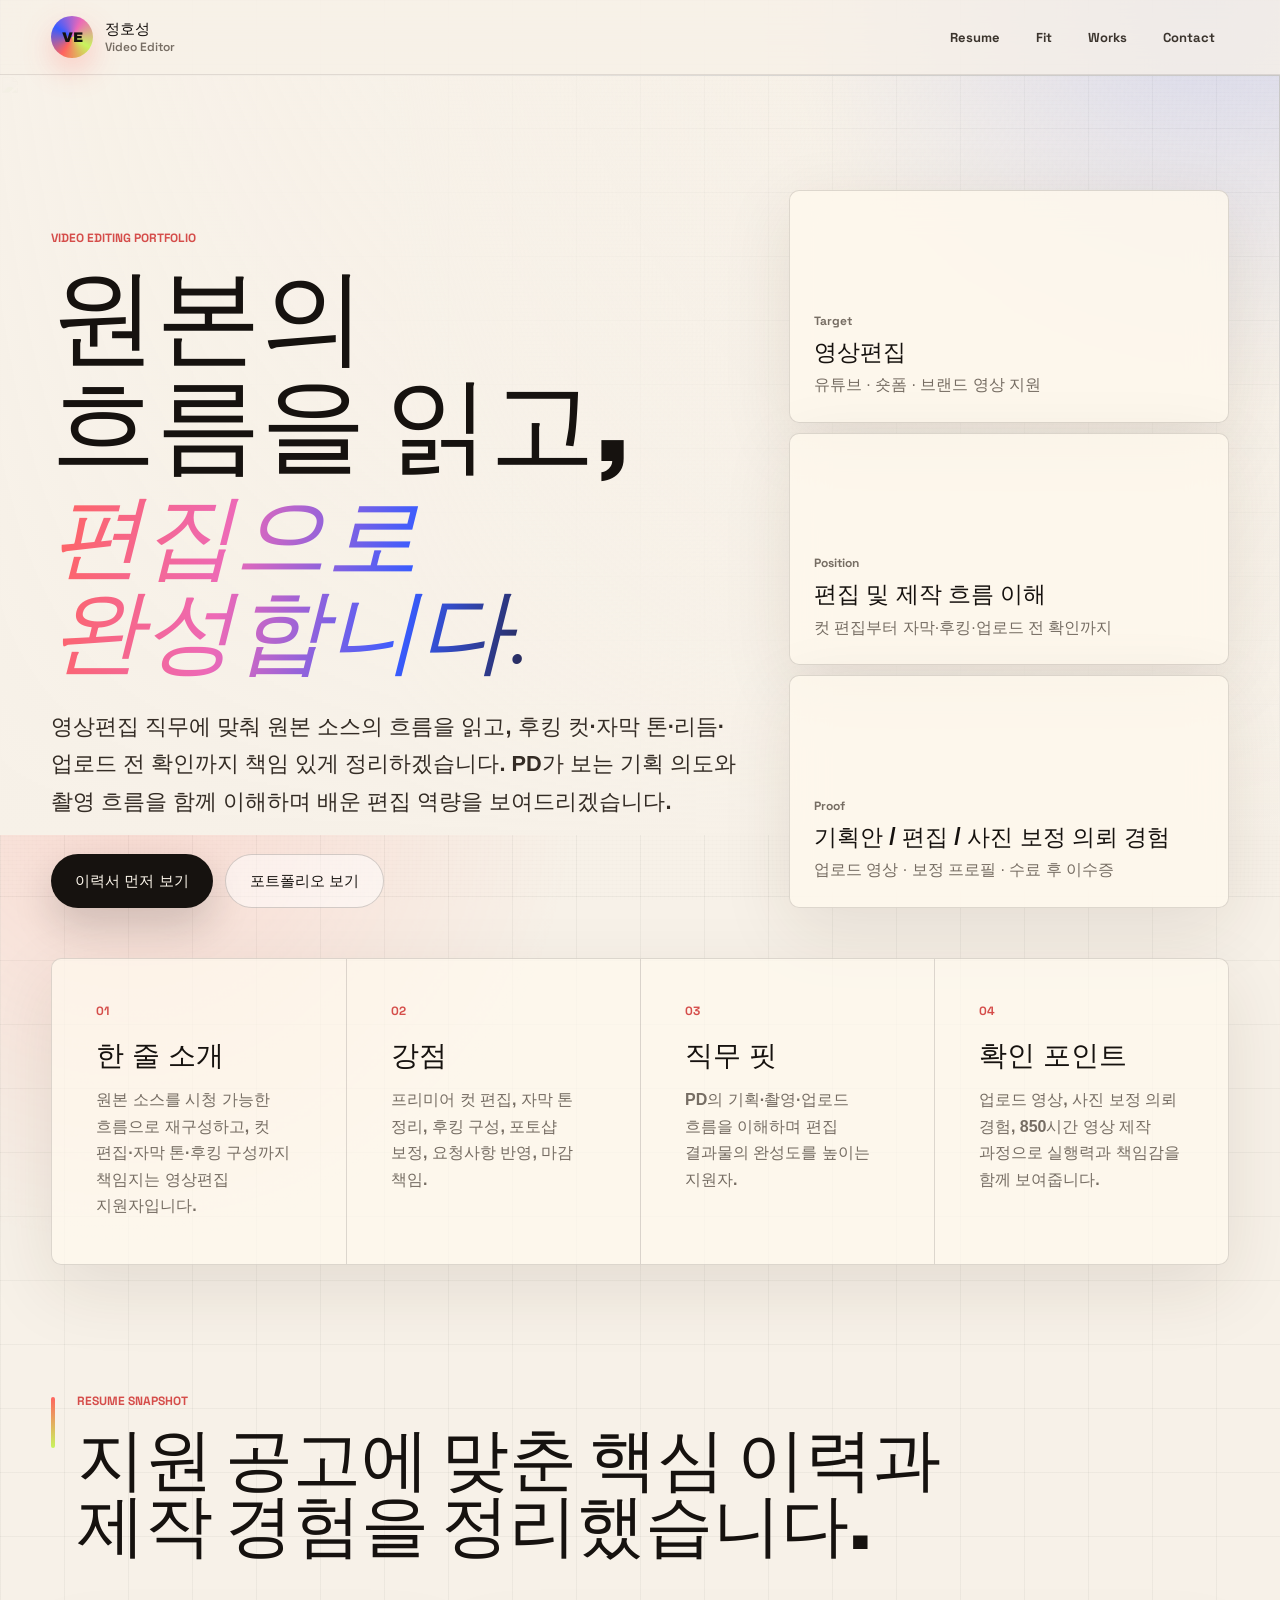
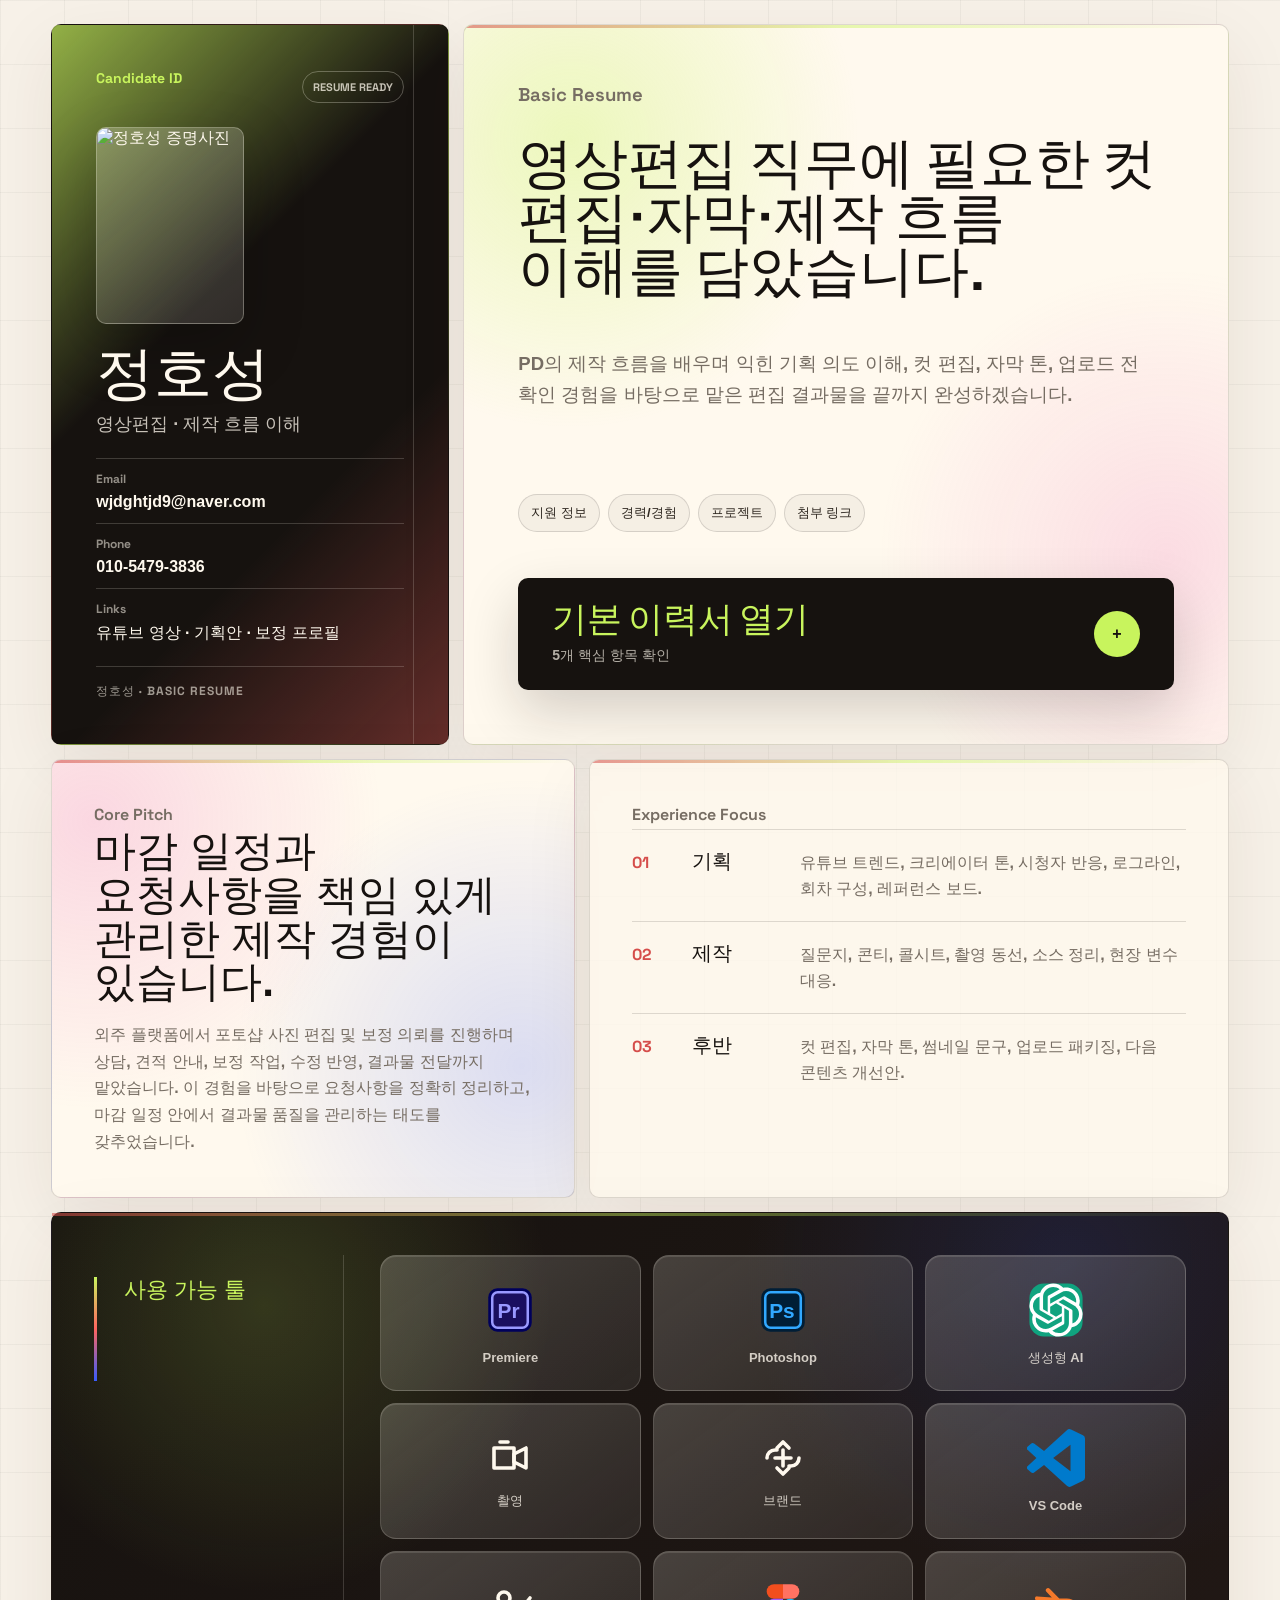
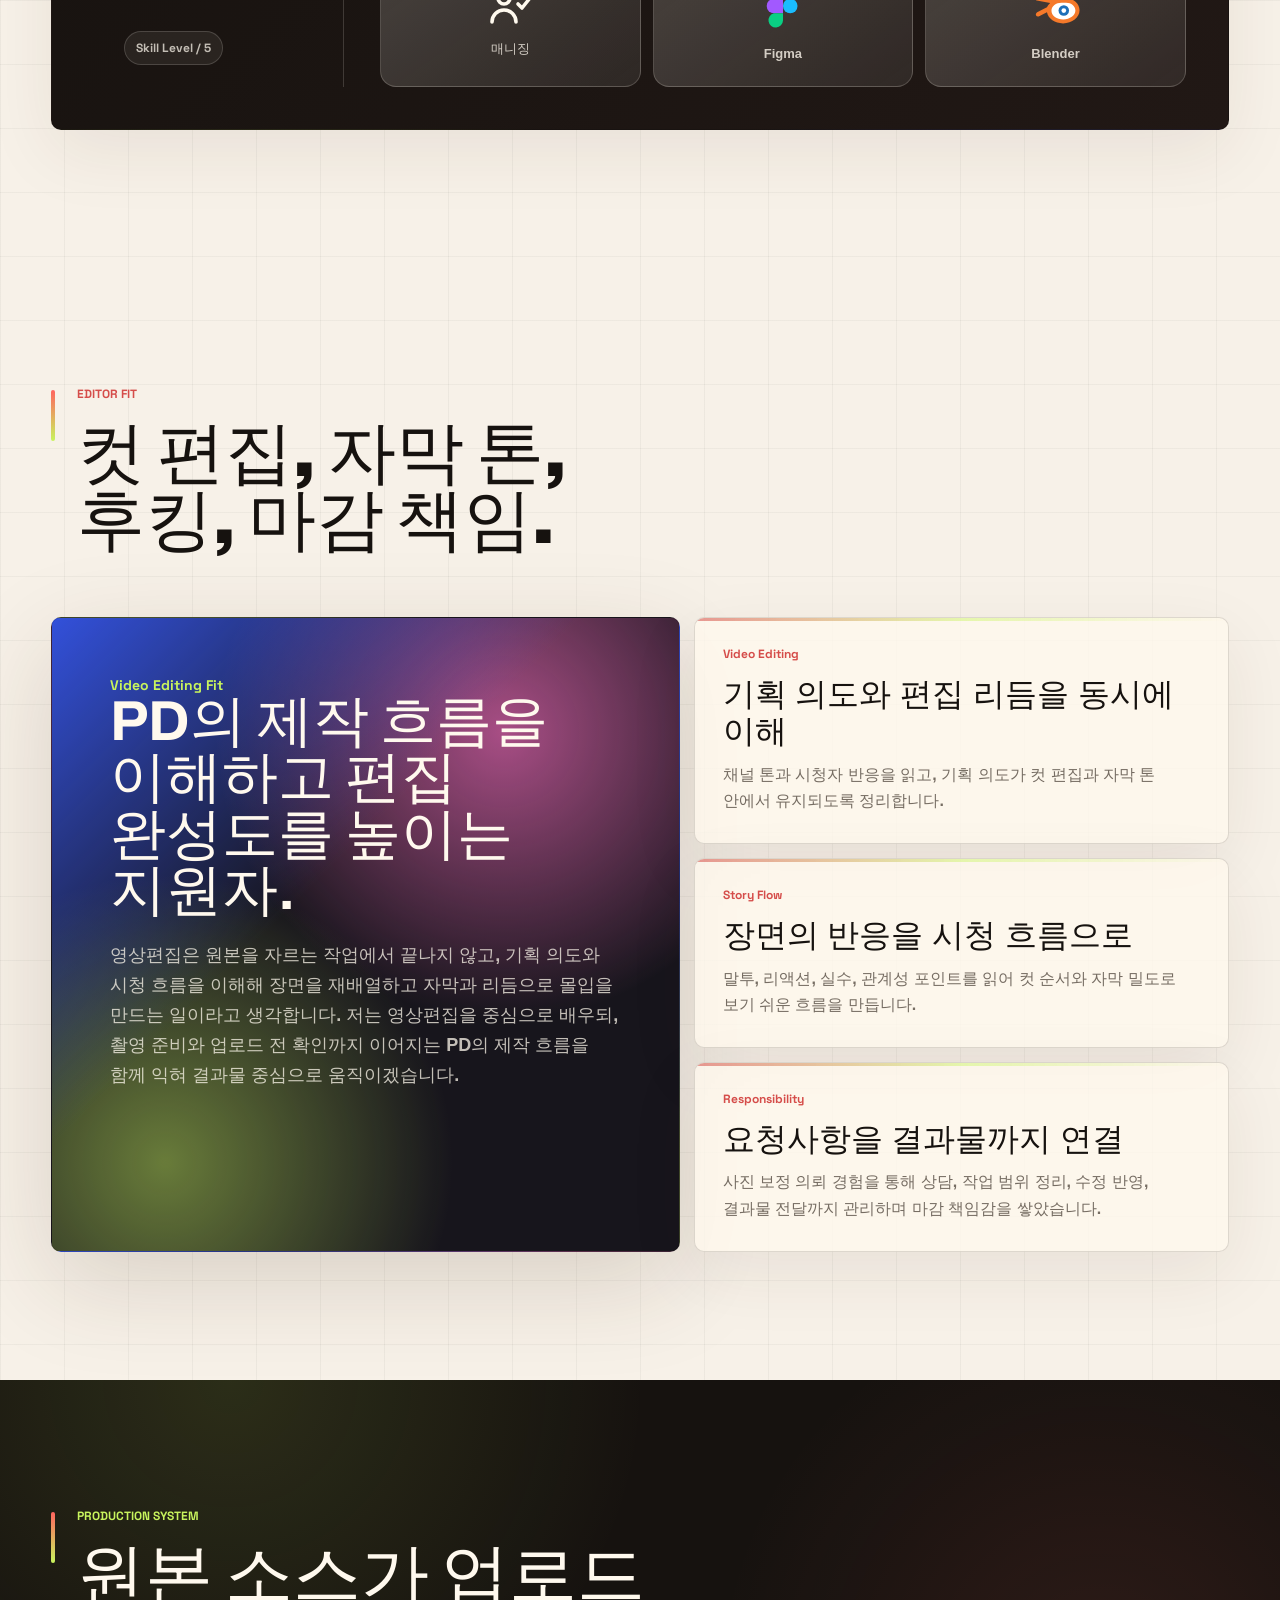
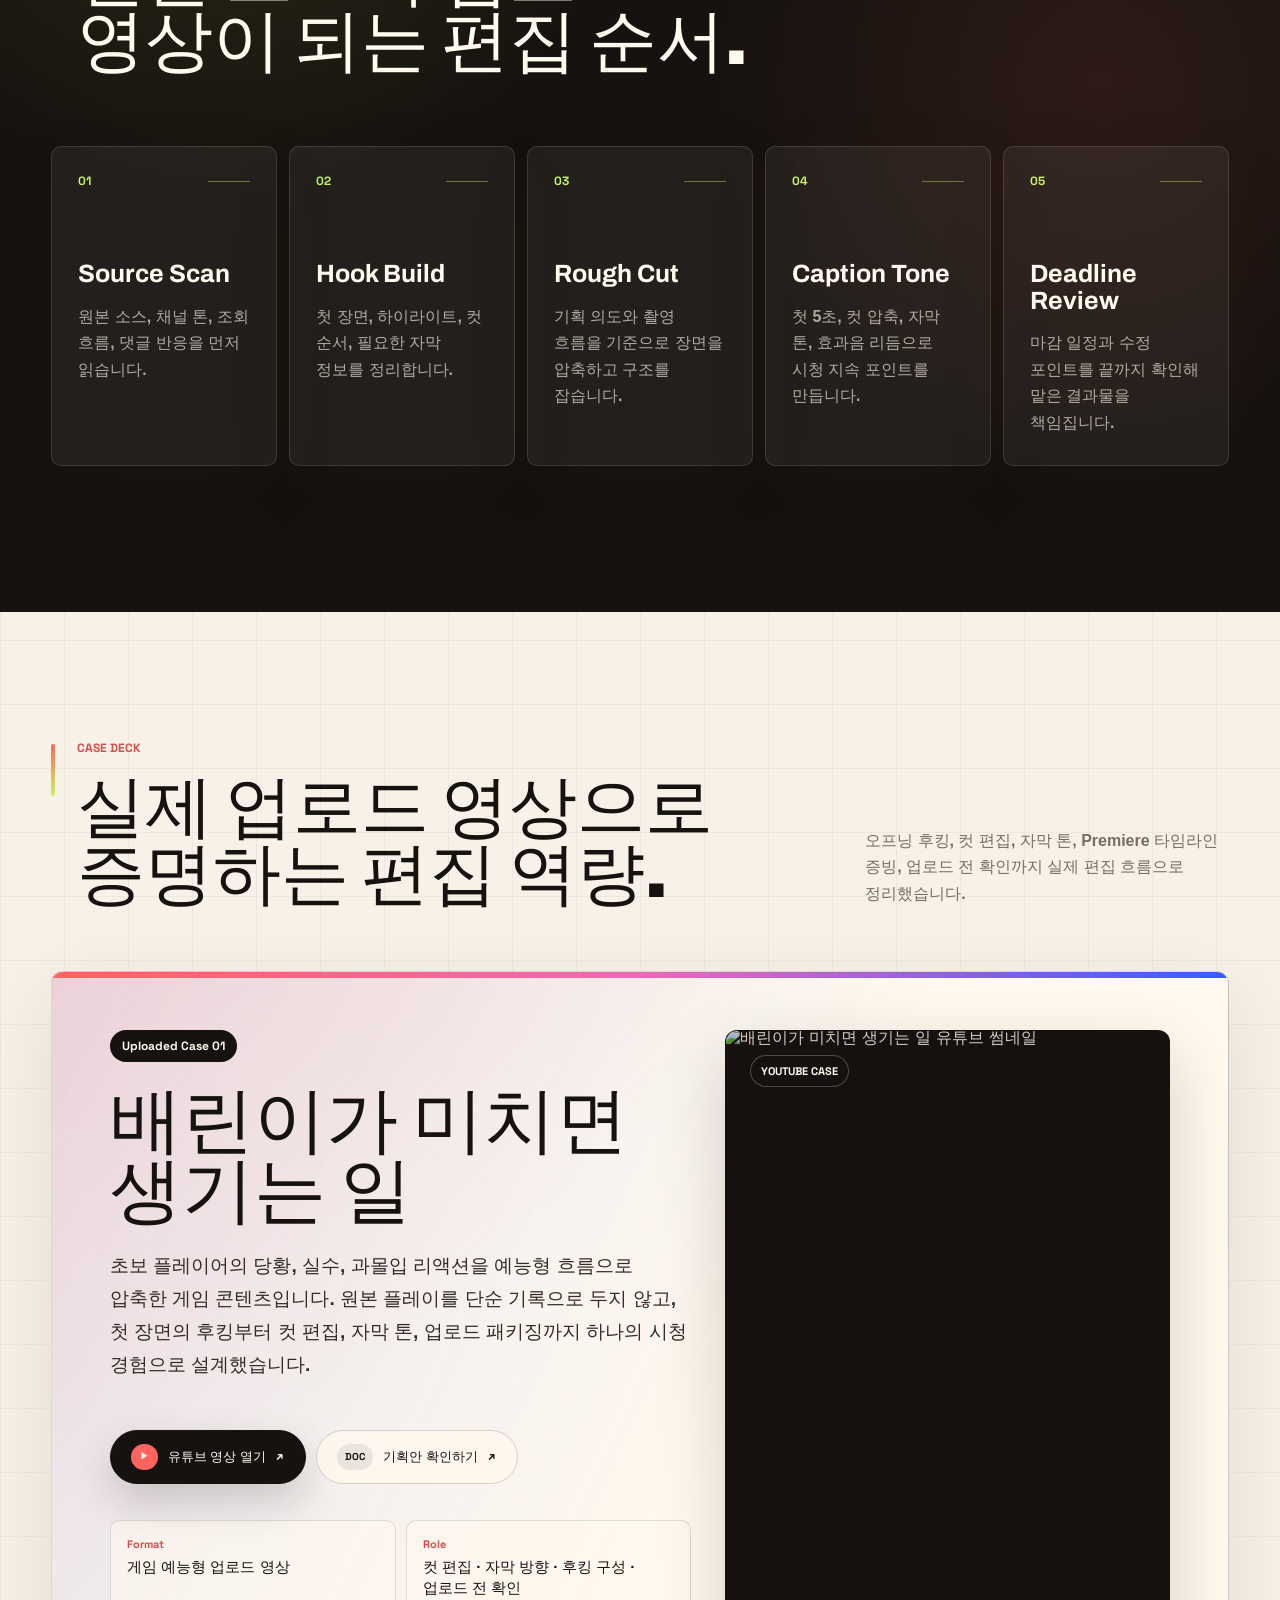
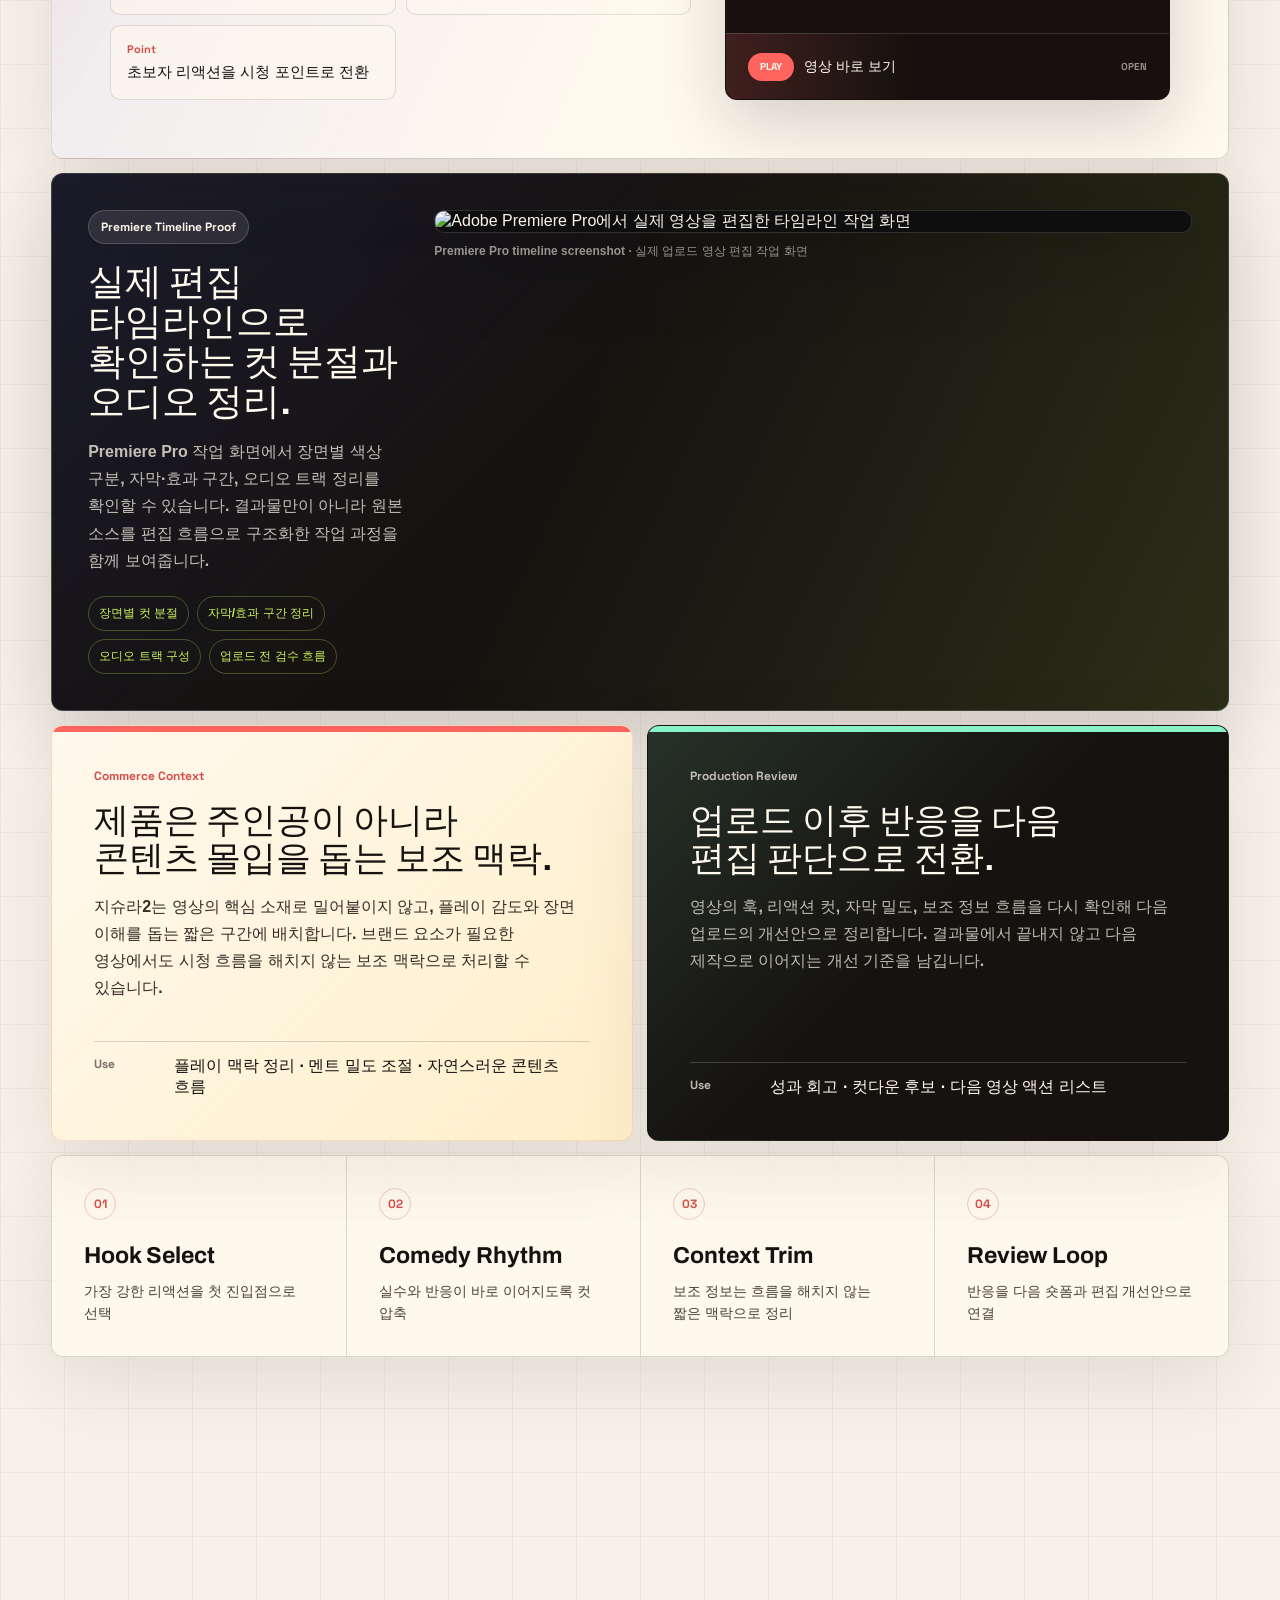
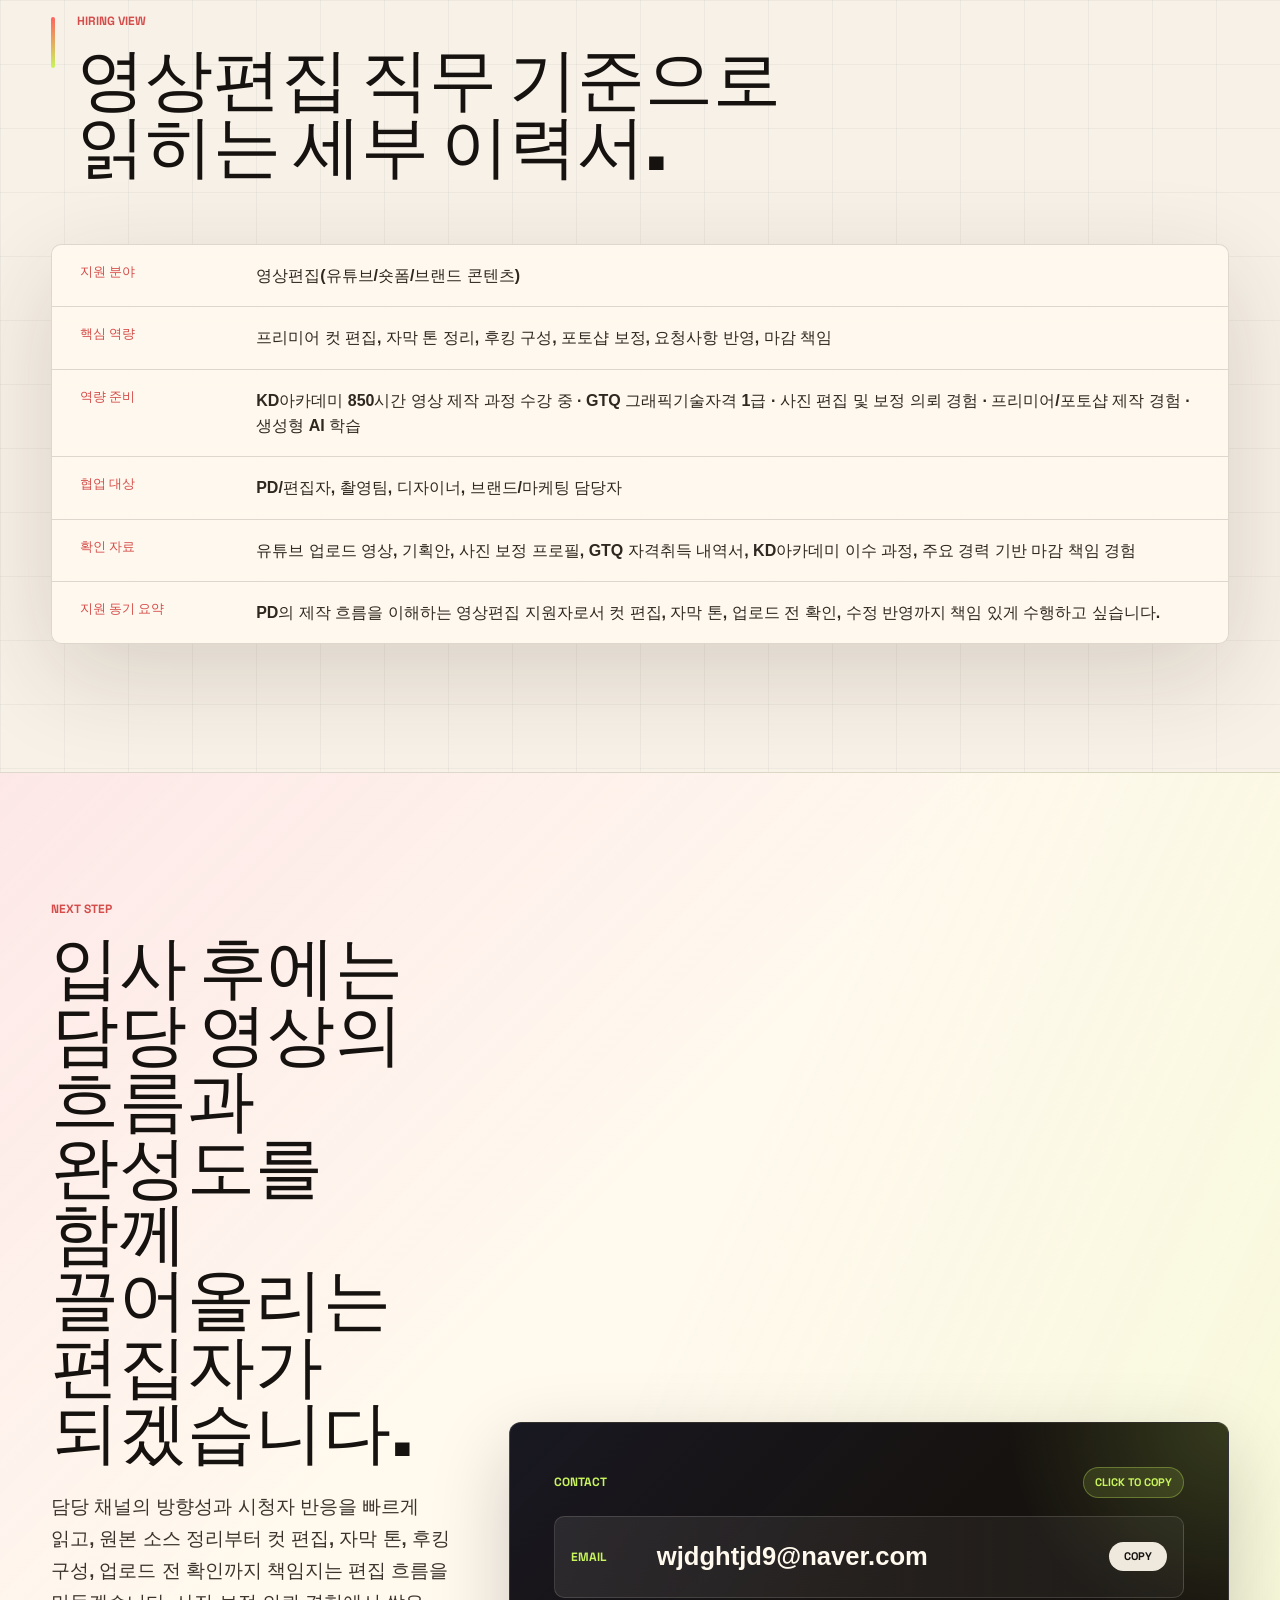
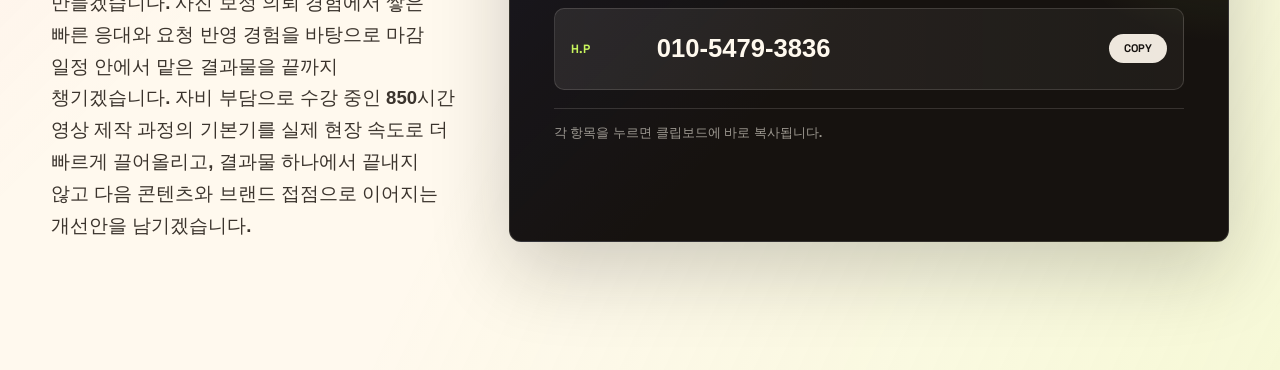
==== commit f27f7b43: "Add files via upload" ====
--- a/assets/index.html
+++ b/assets/index.html
@@ -228,7 +228,7 @@
                       <a class="resume-doc-link" href="./정호성_영상편집_이력서.docx" target="_blank" rel="noreferrer"><span>DOCX</span><strong>이력서</strong><small>상세 이력 및 자기소개</small></a>
                       <a class="resume-doc-link" href="./정호성_배린이가_미치면_생기는_일_기획안.docx" target="_blank" rel="noreferrer"><span>DOCX</span><strong>영상 기획안</strong><small>콘텐츠 구성안</small></a>
                       <a class="resume-doc-link" href="https://youtu.be/QN0WuIsAuWc" target="_blank" rel="noreferrer"><span>YOUTUBE</span><strong>제작 영상</strong><small>업로드 영상 확인</small></a>
-                      <a class="resume-doc-link" href="./planning-baerini-video.html" target="_blank" rel="noreferrer"><span>WEB</span><strong>웹 기획안</strong><small>포트폴리오 내 기획안</small></a>
+                      <button class="resume-doc-link" type="button" data-open-plan data-plan-src="./planning-baerini-video.html" data-plan-title="배린이가 미치면 생기는 일 기획안"><span>WEB</span><strong>웹 기획안</strong><small>포트폴리오 내 기획안</small></button>
                       <a class="resume-doc-link" href="https://soomgo.com/profile/users/17757332" target="_blank" rel="noreferrer"><span>PROFILE</span><strong>보정 프로필</strong><small>포토샵 외주 경험</small></a>
                     </div>
                   </article>
@@ -465,7 +465,7 @@
               </p>
               <div class="case-actions" aria-label="프로젝트 링크">
                 <a class="case-link primary-link video-link" href="https://youtu.be/QN0WuIsAuWc" target="_blank" rel="noreferrer">유튜브 영상 열기</a>
-                <a class="case-link deck-link" href="./planning-baerini-video.html" target="_blank" rel="noreferrer">기획안 확인하기</a>
+                <button class="case-link deck-link" type="button" data-open-plan data-plan-src="./planning-baerini-video.html" data-plan-title="배린이가 미치면 생기는 일 기획안">기획안 확인하기</button>
               </div>
               <div class="case-stat-row" aria-label="프로젝트 요약">
                 <div><span>Format</span><strong>게임 예능형 업로드 영상</strong></div>
@@ -583,6 +583,19 @@
       </section>
     </main>
 
+    <dialog class="plan-modal" id="plan-modal" aria-labelledby="plan-modal-title">
+      <div class="plan-modal-shell">
+        <div class="plan-modal-head">
+          <div>
+            <span>Planning Preview</span>
+            <h3 id="plan-modal-title">기획안 확인하기</h3>
+          </div>
+          <button class="plan-modal-close" type="button" data-close-plan aria-label="기획안 팝업 닫기">닫기</button>
+        </div>
+        <iframe class="plan-modal-frame" title="기획안 미리보기" data-plan-frame></iframe>
+      </div>
+    </dialog>
+
     <script>
       const observer = new IntersectionObserver(
         (entries) => {
@@ -655,6 +668,55 @@
 
         resumeModal.addEventListener("close", () => {
           document.body.classList.remove("modal-open");
+        });
+      }
+
+      const planModal = document.getElementById("plan-modal");
+      const planModalTitle = document.getElementById("plan-modal-title");
+      const planModalFrame = planModal?.querySelector("[data-plan-frame]");
+      const openPlanButtons = document.querySelectorAll("[data-open-plan]");
+      const closePlanButtons = document.querySelectorAll("[data-close-plan]");
+
+      const closePlanModal = () => {
+        if (!planModal) return;
+        if (typeof planModal.close === "function" && planModal.open) {
+          planModal.close();
+        } else {
+          planModal.removeAttribute("open");
+          if (planModalFrame) planModalFrame.removeAttribute("src");
+          if (!resumeModal?.open) document.body.classList.remove("modal-open");
+        }
+      };
+
+      openPlanButtons.forEach((button) => {
+        button.addEventListener("click", () => {
+          if (!planModal || !planModalFrame) return;
+          const src = button.getAttribute("data-plan-src");
+          if (!src) return;
+          const title = button.getAttribute("data-plan-title") || "기획안 확인하기";
+          if (planModalTitle) planModalTitle.textContent = title;
+          planModalFrame.setAttribute("src", src);
+          if (typeof planModal.showModal === "function") {
+            planModal.showModal();
+          } else {
+            planModal.setAttribute("open", "");
+          }
+          document.body.classList.add("modal-open");
+        });
+      });
+
+      closePlanButtons.forEach((button) => {
+        button.addEventListener("click", closePlanModal);
+      });
+
+      if (planModal) {
+        planModal.addEventListener("click", (event) => {
+          if (event.target === planModal) closePlanModal();
+        });
+
+        planModal.addEventListener("close", () => {
+          if (planModalFrame) planModalFrame.removeAttribute("src");
+          if (!resumeModal?.open) document.body.classList.remove("modal-open");
         });
       }
 
@@ -711,5 +773,3 @@
 
 
 
-
-
--- a/assets/styles.css
+++ b/assets/styles.css
@@ -1824,6 +1824,104 @@
   }
 }
 
+.plan-modal {
+  background: transparent;
+  border: 0;
+  color: var(--paper-2);
+  max-height: calc(100dvh - 32px);
+  max-width: min(1160px, calc(100vw - 32px));
+  overflow: visible;
+  padding: 0;
+  width: min(1160px, calc(100vw - 32px));
+}
+
+.plan-modal::backdrop {
+  background:
+    radial-gradient(circle at 16% 10%, rgba(200, 244, 93, 0.2), transparent 21rem),
+    radial-gradient(circle at 82% 14%, rgba(255, 100, 95, 0.2), transparent 20rem),
+    rgba(16, 12, 10, 0.78);
+  backdrop-filter: blur(12px);
+}
+
+.plan-modal[open]::backdrop {
+  animation: resumeBackdropIn 0.24s ease both;
+}
+
+.plan-modal-shell {
+  background: #16120f;
+  border: 1px solid rgba(255, 249, 238, 0.24);
+  border-radius: 18px;
+  box-shadow: 0 34px 120px rgba(0, 0, 0, 0.48);
+  display: grid;
+  grid-template-rows: auto minmax(0, 1fr);
+  max-height: calc(100dvh - 32px);
+  overflow: hidden;
+}
+
+.plan-modal[open] .plan-modal-shell {
+  animation: resumeModalIn 0.38s cubic-bezier(0.16, 1, 0.3, 1) both;
+}
+
+.plan-modal-head {
+  align-items: center;
+  background:
+    linear-gradient(90deg, rgba(200, 244, 93, 0.16), rgba(255, 100, 95, 0.12)),
+    #16120f;
+  border-bottom: 1px solid rgba(255, 249, 238, 0.16);
+  display: flex;
+  gap: 18px;
+  justify-content: space-between;
+  padding: 18px 20px 16px 24px;
+}
+
+.plan-modal-head span {
+  color: var(--acid);
+  display: block;
+  font-family: "Space Grotesk", "Pretendard", sans-serif;
+  font-size: 11px;
+  font-weight: 950;
+  letter-spacing: 0.03em;
+  text-transform: uppercase;
+}
+
+.plan-modal-head h3 {
+  color: var(--paper-2);
+  font-size: clamp(22px, 2.2vw, 31px);
+  font-weight: 950;
+  letter-spacing: 0;
+  line-height: 1.18;
+  margin: 6px 0 0;
+}
+
+.plan-modal-close {
+  appearance: none;
+  background: var(--paper-2);
+  border: 0;
+  border-radius: 999px;
+  color: var(--ink);
+  cursor: pointer;
+  flex: 0 0 auto;
+  font-family: inherit;
+  font-size: 13px;
+  font-weight: 950;
+  min-height: 42px;
+  padding: 0 18px;
+}
+
+.plan-modal-close:hover,
+.plan-modal-close:focus-visible {
+  background: var(--acid);
+  outline: 0;
+}
+
+.plan-modal-frame {
+  background: var(--paper-2);
+  border: 0;
+  display: block;
+  height: min(760px, calc(100dvh - 118px));
+  width: 100%;
+}
+
 @keyframes resumeDetailRise {
   from {
     opacity: 0;
@@ -2026,11 +2124,14 @@
 }
 .case-link {
   align-items: center;
+  appearance: none;
   background: rgba(255, 249, 238, 0.72);
   border: 1px solid rgba(22, 18, 15, 0.16);
   border-radius: 999px;
   color: var(--ink);
+  cursor: pointer;
   display: inline-flex;
+  font-family: inherit;
   font-size: 13px;
   font-weight: 950;
   gap: 10px;
@@ -2240,9 +2341,11 @@
   display: grid;
   grid-template-rows: minmax(0, 1fr) 66px;
   min-height: 390px;
+  min-width: 0;
   overflow: hidden;
   position: relative;
   text-decoration: none;
+  width: 100%;
   z-index: 1;
 }
 
@@ -2253,7 +2356,7 @@
   object-fit: cover;
   object-position: center center;
   opacity: 0.98;
-  transform: scale(1.05);
+  transform: scale(1.01);
   transform-origin: center center;
   transition: transform 0.45s cubic-bezier(0.16, 1, 0.3, 1), opacity 0.25s ease;
   width: 100%;
@@ -2327,7 +2430,7 @@
 .case-thumb:hover img,
 .case-thumb:focus-visible img {
   opacity: 1;
-  transform: scale(1.09);
+  transform: scale(1.04);
 }
 
 .case-thumb:hover span,
@@ -3169,6 +3272,35 @@
   .resume-modal .expanded-resume-head {
     padding: 24px;
   }
+
+  .plan-modal {
+    max-height: calc(100dvh - 20px);
+    max-width: calc(100vw - 20px);
+    width: calc(100vw - 20px);
+  }
+
+  .plan-modal-shell {
+    max-height: calc(100dvh - 20px);
+  }
+
+  .plan-modal-head {
+    align-items: flex-start;
+    gap: 12px;
+    padding: 16px;
+  }
+
+  .plan-modal-head h3 {
+    font-size: 20px;
+  }
+
+  .plan-modal-close {
+    min-height: 38px;
+    padding: 0 14px;
+  }
+
+  .plan-modal-frame {
+    height: calc(100dvh - 112px);
+  }
 }
 
 @media (max-width: 480px) {
@@ -3510,14 +3642,20 @@
 }
 
 .resume-doc-link {
+  appearance: none;
   background: rgba(255, 255, 255, 0.46);
   border: 1px solid rgba(22, 18, 15, 0.1);
   border-radius: 12px;
   color: var(--ink);
+  cursor: pointer;
+  display: block;
+  font-family: inherit;
   min-height: 126px;
   padding: 16px;
+  text-align: left;
   text-decoration: none;
   transition: border-color 0.22s ease, transform 0.22s ease, background 0.22s ease;
+  width: 100%;
 }
 
 .resume-doc-link:hover {
@@ -3576,4 +3714,3 @@
     grid-column: 1;
   }
 }
-
